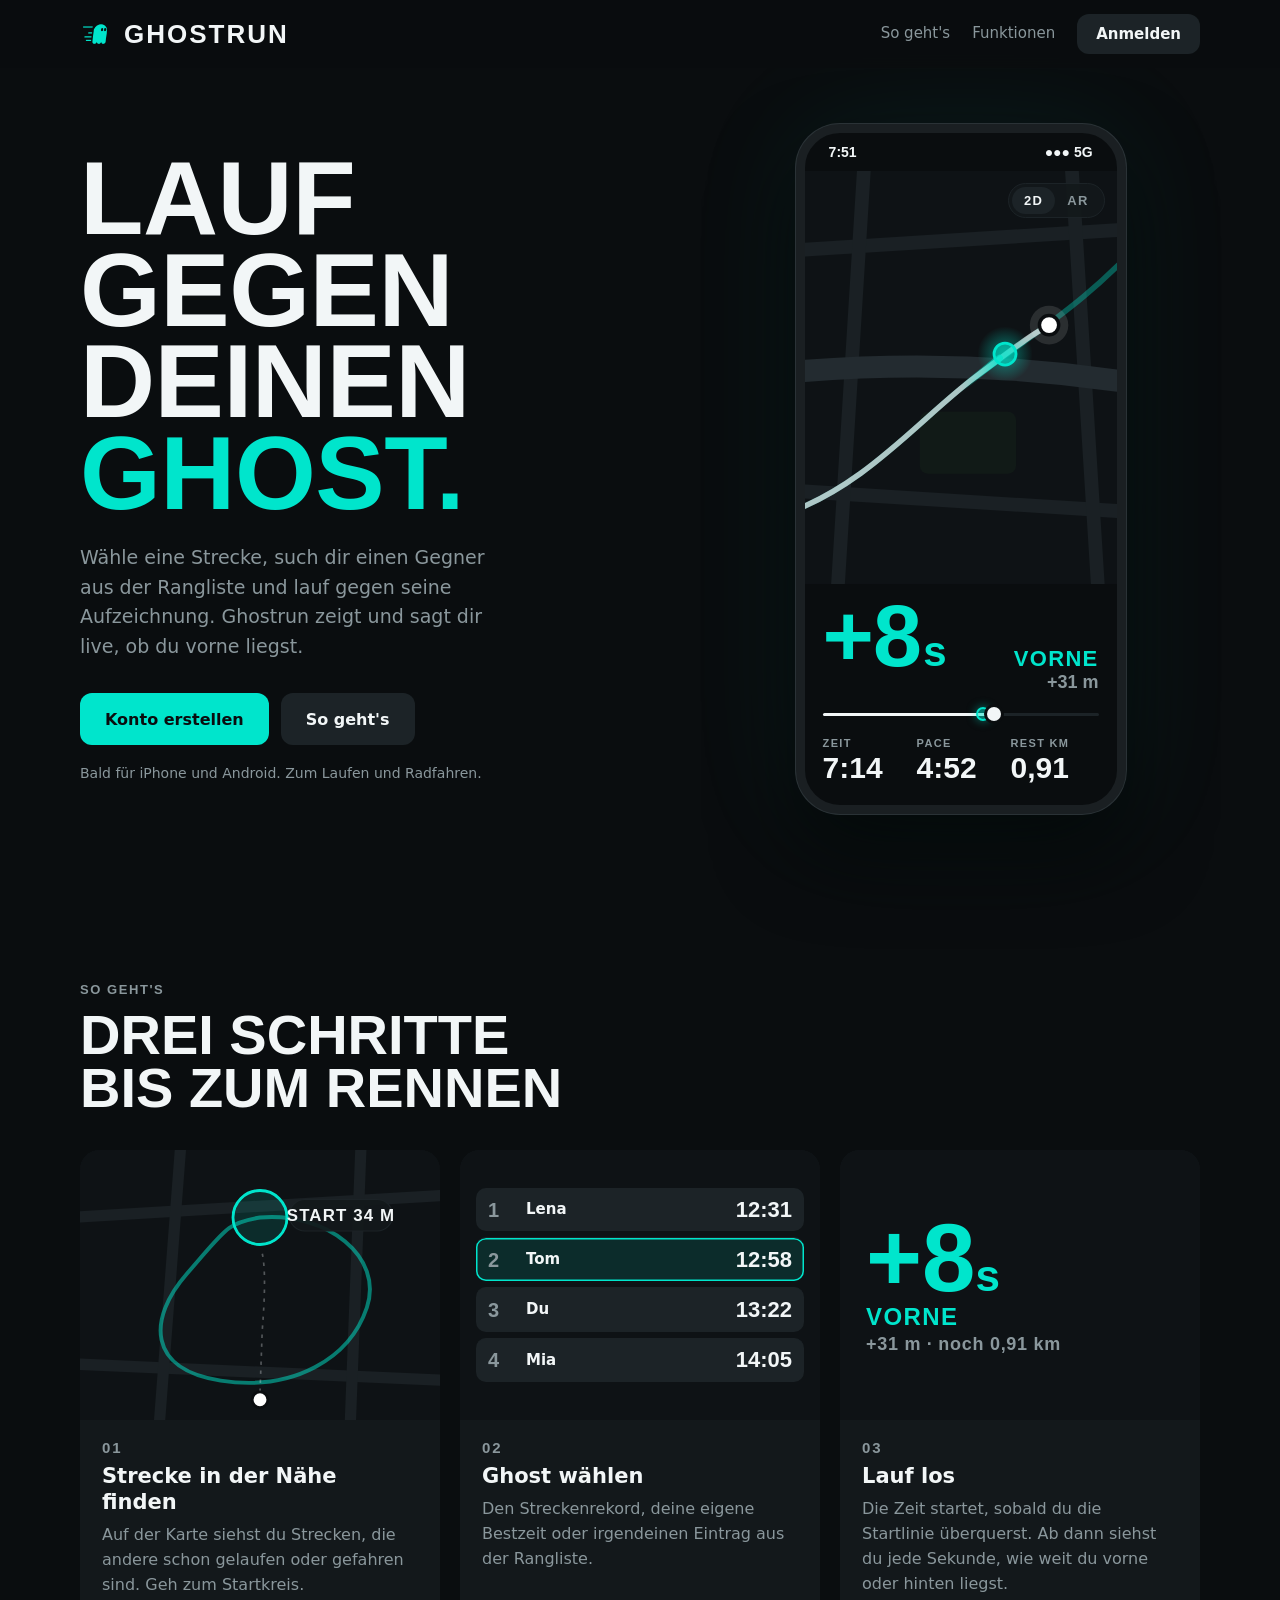
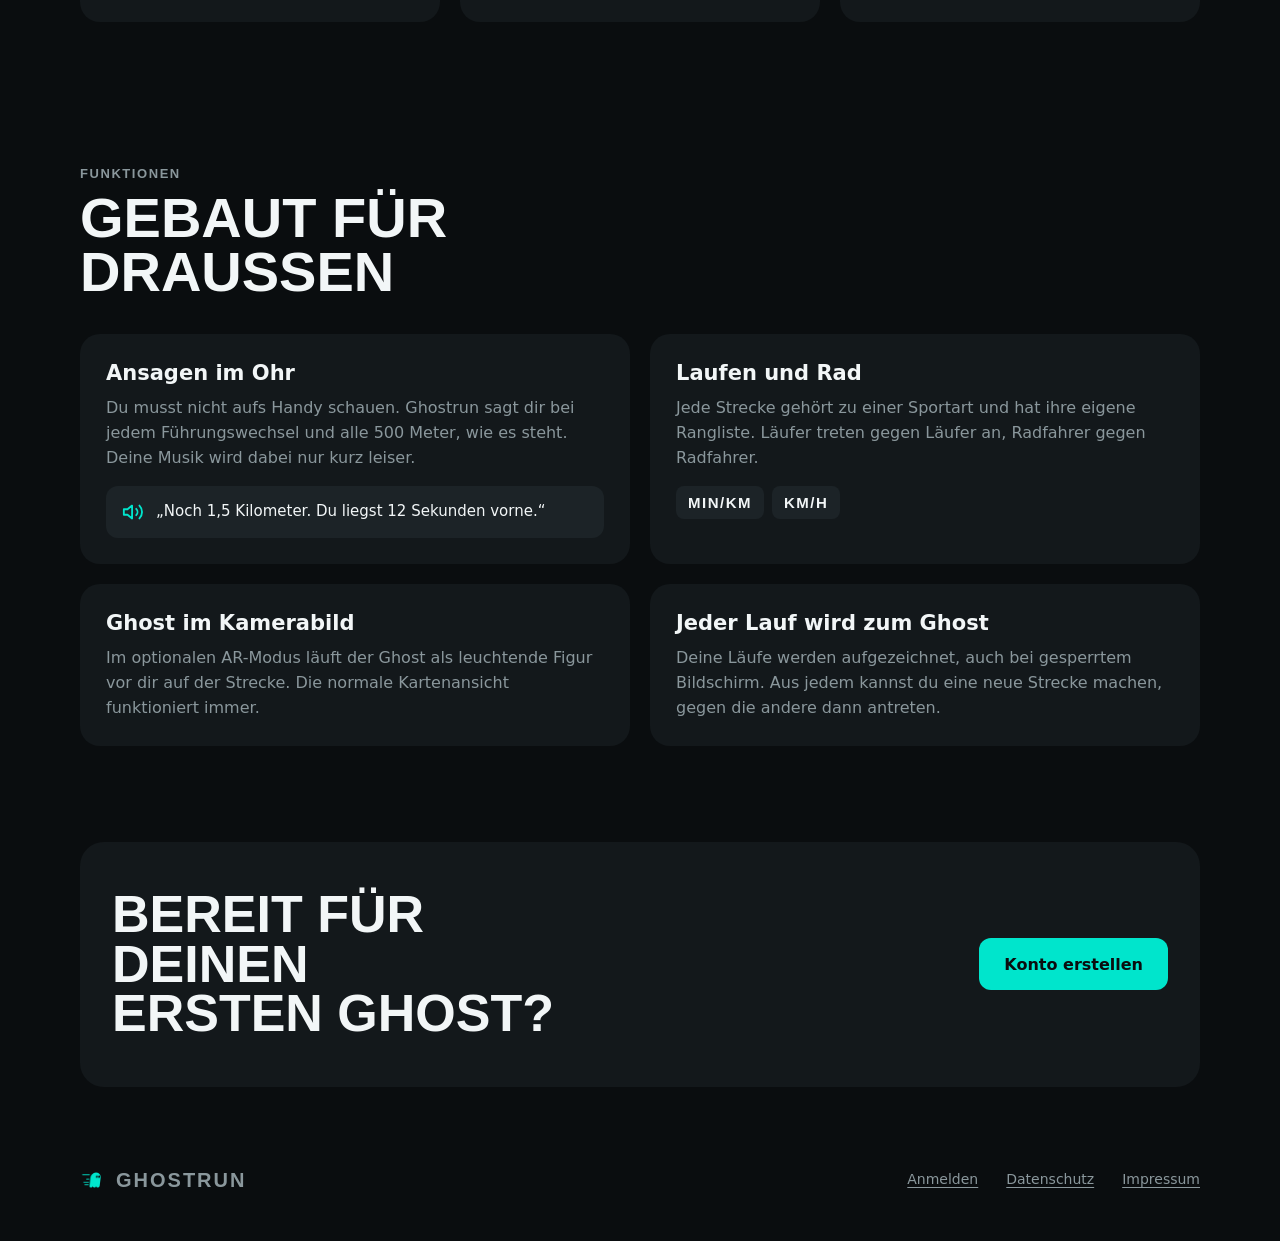
==== index.html @ 873cb484 "Website: back to the previous design; calm personal page after login The race-timing redesign is rev" ====
<!doctype html>
<html lang="de">
<head>
  <meta charset="utf-8">
  <meta name="viewport" content="width=device-width, initial-scale=1">
  <title>Ghostrun</title>
  <meta name="description" content="Lauf gegen deinen Ghost: Wähle eine Strecke, such dir einen Gegner aus der Rangliste und lauf gegen seine Aufzeichnung.">
  <meta name="theme-color" content="#0A0D0F">
  <meta property="og:title" content="Ghostrun – Lauf gegen deinen Ghost">
  <meta property="og:description" content="Echte Strecken, echte Zeiten. Ghostrun zeigt und sagt dir live, ob du vorne liegst.">
  <meta property="og:image" content="https://ghostrun.de/assets/ghost.png">
  <link rel="icon" href="/assets/icon.png">
  <link rel="apple-touch-icon" href="/assets/icon.png">
  <link rel="stylesheet" href="/assets/style.css">
</head>
<body>
  <header class="site-header">
    <div class="in">
      <a class="brand" href="/"><img src="/assets/ghost.png" alt=""><span>GHOSTRUN</span></a>
      <nav class="nav" aria-label="Hauptnavigation">
        <a href="#so-gehts">So geht's</a>
        <a href="#funktionen">Funktionen</a>
        <a class="btn secondary" href="/login/">Anmelden</a>
      </nav>
    </div>
  </header>

  <main class="page">
    <section class="hero">
      <div>
        <h1>Lauf gegen<br>deinen <em>Ghost.</em></h1>
        <p class="lead">Wähle eine Strecke, such dir einen Gegner aus der Rangliste und lauf gegen seine Aufzeichnung. Ghostrun zeigt und sagt dir live, ob du vorne liegst.</p>
        <div class="ctas">
          <a class="btn primary" href="/login/#registrieren">Konto erstellen</a>
          <a class="btn secondary" href="#so-gehts">So geht's</a>
        </div>
        <p class="soon">Bald für iPhone und Android. Zum Laufen und Radfahren.</p>
      </div>

      <div class="hero-visual" aria-hidden="true">
        <div class="phone">
          <div class="status"><span class="num">7:51</span><span>●●● 5G</span></div>
          <div class="map">
            <svg viewBox="0 0 300 300" preserveAspectRatio="xMidYMid slice">
              <defs>
                <radialGradient id="hg"><stop offset="0" stop-color="#00E5CC" stop-opacity=".5"/><stop offset="1" stop-color="#00E5CC" stop-opacity="0"/></radialGradient>
                <linearGradient id="ht" x1="0" x2="1"><stop offset="0" stop-color="#00E5CC" stop-opacity="0"/><stop offset="1" stop-color="#00E5CC" stop-opacity=".7"/></linearGradient>
              </defs>
              <rect width="300" height="300" fill="#0E1215"/>
              <g stroke="#1A2024" stroke-width="10" fill="none"><path d="M-10 60 L310 40"/><path d="M-10 230 L310 250"/><path d="M80 -10 L60 310"/><path d="M230 -10 L250 310"/></g>
              <g stroke="#232B30" stroke-width="16" fill="none"><path d="M-10 150 Q150 130 310 160"/></g>
              <rect x="120" y="175" width="70" height="45" rx="6" fill="#111A17"/>
              <path d="M20 250 C 80 230, 120 180, 160 150 S 250 90, 290 40" fill="none" stroke="#00E5CC" stroke-opacity=".35" stroke-width="4" stroke-linecap="round"/>
              <path d="M20 250 C 80 230, 120 180, 160 150 S 200 120, 214 112" fill="none" stroke="#F2F6F7" stroke-opacity=".7" stroke-width="4" stroke-linecap="round"/>
              <g class="ghost-dot">
                <path d="M150 158 C 160 150, 170 142, 178 136" fill="none" stroke="url(#ht)" stroke-width="5" stroke-linecap="round"/>
                <circle cx="182" cy="133" r="20" fill="url(#hg)"/>
                <circle cx="182" cy="133" r="8" fill="rgba(0,229,204,.55)" stroke="#00E5CC" stroke-width="2"/>
              </g>
              <circle cx="214" cy="112" r="14" fill="rgba(242,246,247,.12)"/>
              <circle cx="214" cy="112" r="7" fill="#FFFFFF" stroke="#0A0D0F" stroke-width="2.5"/>
            </svg>
            <div class="seg"><span class="on">2D</span><span>AR</span></div>
          </div>
          <div class="sheet">
            <div class="gap-row"><span class="gap">+8<small>s</small></span><span class="gap-txt"><b>Vorne</b><span>+31 m</span></span></div>
            <div class="prog">
              <div class="track"></div><div class="fill" style="width:62%"></div>
              <div class="m gh" style="left:58%"></div><div class="m me" style="left:62%"></div>
            </div>
            <div class="stats">
              <div><span class="label">Zeit</span><span class="v">7:14</span></div>
              <div><span class="label">Pace</span><span class="v">4:52</span></div>
              <div><span class="label">Rest km</span><span class="v">0,91</span></div>
            </div>
          </div>
        </div>
      </div>
    </section>

    <section class="section" id="so-gehts">
      <div class="section-head">
        <span class="label">So geht's</span>
        <h2>Drei Schritte bis zum Rennen</h2>
      </div>
      <div class="steps">
        <article class="step">
          <div class="visual" aria-hidden="true">
            <svg viewBox="0 0 320 240" preserveAspectRatio="xMidYMid slice">
              <rect width="320" height="240" fill="#0E1215"/>
              <g stroke="#1A2024" stroke-width="10" fill="none"><path d="M-10 60 L330 40"/><path d="M-10 190 L330 205"/><path d="M90 -10 L70 250"/><path d="M250 -10 L240 250"/></g>
              <path d="M160 60 C 220 55, 270 95, 255 140 S 190 215, 125 205 S 60 150, 95 110 S 130 65, 160 60" fill="none" stroke="#00E5CC" stroke-opacity=".5" stroke-width="3.5" stroke-linecap="round"/>
              <circle class="pulse" cx="160" cy="60" r="24" fill="none" stroke="#00E5CC" stroke-width="1.5"/>
              <circle cx="160" cy="60" r="24" fill="rgba(0,229,204,.12)" stroke="#00E5CC" stroke-width="2.5"/>
              <path d="M160 215 L162 160 Q166 110 162 92" fill="none" stroke="#F2F6F7" stroke-opacity=".3" stroke-width="1.5" stroke-dasharray="3 5"/>
              <circle cx="160" cy="222" r="7" fill="#FFFFFF" stroke="#0A0D0F" stroke-width="2.5"/>
              <rect x="186" y="44" width="92" height="28" rx="14" fill="rgba(19,24,27,.92)" stroke="#1C2327"/>
              <text x="232" y="63" text-anchor="middle" fill="#F2F6F7" font-family="Barlow Condensed, sans-serif" font-weight="700" font-size="15" letter-spacing="1">START 34 M</text>
            </svg>
          </div>
          <div class="text">
            <span class="n">01</span>
            <h3>Strecke in der Nähe finden</h3>
            <p>Auf der Karte siehst du Strecken, die andere schon gelaufen oder gefahren sind. Geh zum Startkreis.</p>
          </div>
        </article>

        <article class="step">
          <div class="visual" aria-hidden="true">
            <div class="board">
              <div class="row"><span class="rk">1</span><span class="nm">Lena</span><span class="tm">12:31</span></div>
              <div class="row pick"><span class="rk">2</span><span class="nm">Tom</span><span class="tm">12:58</span></div>
              <div class="row"><span class="rk">3</span><span class="nm">Du</span><span class="tm">13:22</span></div>
              <div class="row"><span class="rk">4</span><span class="nm">Mia</span><span class="tm">14:05</span></div>
            </div>
          </div>
          <div class="text">
            <span class="n">02</span>
            <h3>Ghost wählen</h3>
            <p>Den Streckenrekord, deine eigene Bestzeit oder irgendeinen Eintrag aus der Rangliste.</p>
          </div>
        </article>

        <article class="step">
          <div class="visual" aria-hidden="true">
            <div class="gapcard">
              <span class="big">+8<small>s</small></span>
              <span class="word">Vorne</span>
              <span class="sub">+31 m · noch 0,91 km</span>
            </div>
          </div>
          <div class="text">
            <span class="n">03</span>
            <h3>Lauf los</h3>
            <p>Die Zeit startet, sobald du die Startlinie überquerst. Ab dann siehst du jede Sekunde, wie weit du vorne oder hinten liegst.</p>
          </div>
        </article>
      </div>
    </section>

    <section class="section" id="funktionen">
      <div class="section-head">
        <span class="label">Funktionen</span>
        <h2>Gebaut für draußen</h2>
      </div>
      <div class="features">
        <article class="feature">
          <h3>Ansagen im Ohr</h3>
          <p>Du musst nicht aufs Handy schauen. Ghostrun sagt dir bei jedem Führungswechsel und alle 500 Meter, wie es steht. Deine Musik wird dabei nur kurz leiser.</p>
          <div class="quote">
            <svg viewBox="0 0 24 24" fill="none" stroke="currentColor" stroke-width="2" stroke-linecap="round" stroke-linejoin="round" aria-hidden="true"><path d="M11 5 6 9H2v6h4l5 4V5z"/><path d="M15.5 8.5a5 5 0 0 1 0 7"/><path d="M19 5a10 10 0 0 1 0 14"/></svg>
            <span>„Noch 1,5 Kilometer. Du liegst 12 Sekunden vorne.“</span>
          </div>
        </article>
        <article class="feature">
          <h3>Laufen und Rad</h3>
          <p>Jede Strecke gehört zu einer Sportart und hat ihre eigene Rangliste. Läufer treten gegen Läufer an, Radfahrer gegen Radfahrer.</p>
          <div class="split"><span>min/km</span><span>km/h</span></div>
        </article>
        <article class="feature">
          <h3>Ghost im Kamerabild</h3>
          <p>Im optionalen AR-Modus läuft der Ghost als leuchtende Figur vor dir auf der Strecke. Die normale Kartenansicht funktioniert immer.</p>
        </article>
        <article class="feature">
          <h3>Jeder Lauf wird zum Ghost</h3>
          <p>Deine Läufe werden aufgezeichnet, auch bei gesperrtem Bildschirm. Aus jedem kannst du eine neue Strecke machen, gegen die andere dann antreten.</p>
        </article>
      </div>
    </section>

    <section class="cta-band">
      <h2>Bereit für deinen ersten Ghost?</h2>
      <a class="btn primary" href="/login/#registrieren">Konto erstellen</a>
    </section>
  </main>

  <footer class="site-footer">
    <a class="brand" href="/"><img src="/assets/ghost.png" alt=""><span>GHOSTRUN</span></a>
    <a href="/login/">Anmelden</a>
    <a href="/datenschutz/">Datenschutz</a>
    <a href="/impressum/">Impressum</a>
  </footer>
</body>
</html>
---- assets/style.css ----
/* Ghostrun website. Tokens match src/theme/tokens.ts and the approved design
   preview (design/vorschau.html). Dark-only by design, like the app.
   Fonts are self-hosted so visitors' IPs never go to Google. */
@font-face { font-family: "Barlow Condensed"; src: url("/assets/fonts/BarlowCondensed_600SemiBold.ttf") format("truetype"); font-weight: 600; font-display: swap; }
@font-face { font-family: "Barlow Condensed"; src: url("/assets/fonts/BarlowCondensed_700Bold.ttf") format("truetype"); font-weight: 700; font-display: swap; }
@font-face { font-family: "Barlow Condensed"; src: url("/assets/fonts/BarlowCondensed_800ExtraBold.ttf") format("truetype"); font-weight: 800; font-display: swap; }
@font-face { font-family: "Inter"; src: url("/assets/fonts/Inter_400Regular.ttf") format("truetype"); font-weight: 400; font-display: swap; }
@font-face { font-family: "Inter"; src: url("/assets/fonts/Inter_600SemiBold.ttf") format("truetype"); font-weight: 600; font-display: swap; }
@font-face { font-family: "Inter"; src: url("/assets/fonts/Inter_700Bold.ttf") format("truetype"); font-weight: 700; font-display: swap; }

:root {
  --ghost: #00E5CC;
  --behind: #FF5A4E;
  --bg: #0A0D0F;
  --s1: #13181B;
  --s2: #1C2327;
  --text: #F2F6F7;
  --text2: #8A979C;
  --map: #0E1215;
  --street: #1A2024;
  --ghost-a12: rgba(0, 229, 204, .12);
  --ghost-a50: rgba(0, 229, 204, .5);
  --num: "Barlow Condensed", "Arial Narrow", sans-serif;
  --body: "Inter", system-ui, -apple-system, "Segoe UI", sans-serif;
  color-scheme: dark;
}
* { box-sizing: border-box; }
html { scroll-behavior: smooth; }
html, body { margin: 0; background: var(--bg); color: var(--text); }
body { font: 400 17px/1.55 var(--body); padding-inline: 20px; }
img, svg { max-width: 100%; }
a { color: inherit; text-underline-offset: 3px; }
h1, h2, h3, p { margin: 0; }
h1, h2 { text-wrap: balance; }
.num { font-family: var(--num); font-variant-numeric: tabular-nums; }
.label { font: 600 13px/1.2 var(--num); letter-spacing: .12em; text-transform: uppercase; color: var(--text2); }
.muted { color: var(--text2); }
.small { font-size: 14px; line-height: 1.45; }
[hidden] { display: none !important; }
:focus-visible { outline: 2px solid var(--text); outline-offset: 3px; }

/* ---------- Header / footer ---------- */
.site-header {
  position: sticky; top: 0; z-index: 10; margin-inline: -20px; padding: 14px 20px;
  background: rgba(10, 13, 15, .86); backdrop-filter: blur(12px); -webkit-backdrop-filter: blur(12px);
}
.site-header .in { max-width: 1120px; margin: 0 auto; display: flex; align-items: center; gap: 24px; }
.brand { display: inline-flex; align-items: center; gap: 10px; text-decoration: none; }
.brand img { width: 34px; height: 34px; }
.brand span { font: 800 26px/1 var(--num); letter-spacing: 2px; }
.nav { margin-left: auto; display: flex; align-items: center; gap: 22px; font-size: 15px; }
.nav a { text-decoration: none; color: var(--text2); }
.nav a:hover { color: var(--text); }
.nav .btn { min-height: 40px; padding: 0 18px; width: auto; font-size: 15px; }
@media (max-width: 640px) { .nav a:not(.btn) { display: none; } }

.site-footer { max-width: 1120px; margin: 0 auto; padding: 40px 0 48px; display: flex; flex-wrap: wrap; gap: 12px 28px; align-items: center; color: var(--text2); font-size: 14px; }
.site-footer a { color: var(--text2); }
.site-footer a:hover { color: var(--text); }
.site-footer .brand { margin-right: auto; }
.site-footer .brand span { font-size: 20px; }
.site-footer .brand img { width: 26px; height: 26px; }

/* ---------- Buttons ---------- */
.btn {
  appearance: none; display: inline-flex; align-items: center; justify-content: center; gap: 10px;
  min-height: 52px; padding: 0 24px; border-radius: 12px; border: 1.5px solid transparent;
  font: 600 16px var(--body); text-decoration: none; cursor: pointer; width: 100%;
  transition: transform .15s, opacity .15s, background-color .15s;
}
.btn:active { transform: scale(.98); }
.btn[disabled] { opacity: .4; cursor: default; }
.btn.primary { background: var(--ghost); color: var(--bg); }
.btn.primary:hover { background: #2AF0DA; }
.btn.secondary { background: var(--s2); color: var(--text); }
.btn.secondary:hover { background: #242D32; }
.btn.google { background: #FFFFFF; color: #1F1F1F; border-color: #DADCE0; }
.btn.google:hover { background: #F2F2F2; }
.btn.google svg { width: 20px; height: 20px; flex: none; }
.link { appearance: none; background: none; border: 0; color: var(--text2); font: 600 15px var(--body); cursor: pointer; padding: 8px 0; align-self: center; text-decoration: none; }
.link:hover { color: var(--text); }

/* ---------- Landing ---------- */
.page { max-width: 1120px; margin: 0 auto; }
.hero { display: grid; grid-template-columns: 1.1fr .9fr; gap: 56px; align-items: center; padding: 56px 0 96px; }
.hero h1 { font: 800 clamp(56px, 8.5vw, 104px)/.88 var(--num); text-transform: uppercase; letter-spacing: -.005em; }
.hero h1 em { font-style: normal; color: var(--ghost); }
.hero .lead { font-size: 19px; color: var(--text2); max-width: 34ch; margin-top: 24px; }
.hero .ctas { display: flex; flex-wrap: wrap; gap: 12px; margin-top: 32px; }
.hero .ctas .btn { width: auto; }
.hero .soon { margin-top: 18px; font-size: 14px; color: var(--text2); }
.hero-visual { display: flex; justify-content: center; position: relative; }
@media (max-width: 880px) {
  .hero { grid-template-columns: 1fr; gap: 48px; padding-top: 32px; }
}

.section { padding: 72px 0; }
.section-head { display: flex; flex-direction: column; gap: 10px; max-width: 60ch; margin-bottom: 36px; }
.section-head h2 { font: 800 clamp(36px, 5vw, 56px)/.95 var(--num); text-transform: uppercase; }
.section-head p { color: var(--text2); }

.steps { display: grid; grid-template-columns: repeat(3, 1fr); gap: 20px; }
@media (max-width: 880px) { .steps { grid-template-columns: 1fr; } }
.step { background: var(--s1); border-radius: 20px; overflow: hidden; display: flex; flex-direction: column; min-width: 0; }
.step .visual { aspect-ratio: 4 / 3; background: var(--map); position: relative; overflow: hidden; }
.step .visual svg { position: absolute; inset: 0; width: 100%; height: 100%; }
.step .text { padding: 20px 22px 24px; display: flex; flex-direction: column; gap: 8px; }
.step .n { font: 800 15px/1 var(--num); color: var(--text2); letter-spacing: .12em; }
.step h3 { font: 600 21px/1.25 var(--body); }
.step p { color: var(--text2); font-size: 16px; }

.board { position: absolute; inset: 16px; display: flex; flex-direction: column; gap: 6px; justify-content: center; }
.board .row { display: grid; grid-template-columns: 28px 1fr auto; align-items: center; gap: 10px; padding: 10px 12px; border-radius: 10px; background: var(--s2); }
.board .row.pick { background: var(--ghost-a12); box-shadow: inset 0 0 0 1.5px var(--ghost); }
.board .rk { font: 800 20px/1 var(--num); color: var(--text2); }
.board .nm { font-size: 15px; font-weight: 600; }
.board .tm { font: 700 22px/1 var(--num); font-variant-numeric: tabular-nums; }

.gapcard { position: absolute; inset: 0; display: flex; flex-direction: column; justify-content: center; align-items: flex-start; padding: 0 26px; gap: 6px; }
.gapcard .big { font: 800 96px/.85 var(--num); color: var(--ghost); font-variant-numeric: tabular-nums; }
.gapcard .big small { font-size: 44px; }
.gapcard .word { font: 800 24px/1 var(--num); text-transform: uppercase; letter-spacing: .06em; color: var(--ghost); }
.gapcard .sub { font: 600 18px/1 var(--num); color: var(--text2); letter-spacing: .04em; }

.features { display: grid; grid-template-columns: repeat(2, 1fr); gap: 20px; }
@media (max-width: 760px) { .features { grid-template-columns: 1fr; } }
.feature { background: var(--s1); border-radius: 20px; padding: 26px; display: flex; flex-direction: column; gap: 10px; min-width: 0; }
.feature h3 { font: 600 21px/1.25 var(--body); }
.feature p { color: var(--text2); font-size: 16px; }
.feature .quote { margin-top: 6px; padding: 14px 16px; border-radius: 12px; background: var(--s2); font-size: 15px; display: flex; gap: 12px; align-items: center; }
.feature .quote svg { flex: none; width: 22px; height: 22px; color: var(--ghost); }
.feature .split { display: flex; gap: 8px; margin-top: 6px; flex-wrap: wrap; }
.feature .split span { font: 700 15px/1 var(--num); letter-spacing: .1em; text-transform: uppercase; padding: 9px 12px; border-radius: 8px; background: var(--s2); }

.cta-band { margin: 24px 0 40px; border-radius: 24px; background: var(--s1); padding: 48px 32px; display: flex; flex-wrap: wrap; gap: 24px; align-items: center; justify-content: space-between; }
.cta-band h2 { font: 800 clamp(34px, 5vw, 52px)/.95 var(--num); text-transform: uppercase; max-width: 16ch; }
.cta-band .btn { width: auto; }

/* ---------- Phone mockup (race screen, as in the design preview) ---------- */
.phone {
  width: 100%; max-width: 330px; aspect-ratio: 330 / 690; background: var(--bg); border-radius: 44px;
  border: 9px solid #1A1F22; box-shadow: 0 0 0 1px #2A3236, 0 40px 80px rgba(0,0,0,.55), 0 0 120px rgba(0,229,204,.08);
  overflow: hidden; display: flex; flex-direction: column;
}
.phone .status { height: 38px; flex: none; display: flex; align-items: center; justify-content: space-between; padding: 0 24px; font: 600 14px/1 var(--num); }
.phone .map { position: relative; flex: 1 1 auto; min-height: 0; background: var(--map); }
.phone .map svg { position: absolute; inset: 0; width: 100%; height: 100%; }
.phone .seg { position: absolute; right: 12px; top: 12px; display: inline-flex; background: rgba(19,24,27,.92); border-radius: 999px; padding: 3px; border: 1px solid var(--s2); }
.phone .seg span { font: 700 13px/1 var(--num); letter-spacing: .1em; padding: 7px 12px; border-radius: 999px; color: var(--text2); }
.phone .seg span.on { background: var(--s2); color: var(--text); }
.phone .sheet { flex: none; padding: 16px 18px 22px; display: flex; flex-direction: column; gap: 12px; }
.phone .gap-row { display: flex; align-items: baseline; justify-content: space-between; }
.phone .gap { font: 800 88px/.82 var(--num); color: var(--ghost); font-variant-numeric: tabular-nums; letter-spacing: -.01em; }
.phone .gap small { font-size: 42px; font-weight: 700; margin-left: 2px; }
.phone .gap-txt { display: flex; flex-direction: column; align-items: flex-end; gap: 3px; }
.phone .gap-txt b { font: 700 22px/1 var(--num); text-transform: uppercase; letter-spacing: .06em; color: var(--ghost); }
.phone .gap-txt span { font: 600 18px/1 var(--num); color: var(--text2); font-variant-numeric: tabular-nums; }
.phone .prog { position: relative; height: 22px; }
.phone .prog .track { position: absolute; left: 0; right: 0; top: 10px; height: 3px; border-radius: 2px; background: var(--s2); }
.phone .prog .fill { position: absolute; left: 0; top: 10px; height: 3px; border-radius: 2px; background: var(--text); }
.phone .prog .m { position: absolute; top: 4px; width: 14px; height: 14px; margin-left: -7px; border-radius: 50%; }
.phone .prog .me { background: var(--text); box-shadow: 0 0 0 3px var(--bg); }
.phone .prog .gh { background: var(--ghost-a50); border: 2px solid var(--ghost); box-shadow: 0 0 10px var(--ghost-a50); }
.phone .stats { display: grid; grid-template-columns: repeat(3, 1fr); gap: 6px; }
.phone .stats div { display: flex; flex-direction: column; gap: 3px; }
.phone .stats .label { font-size: 11px; }
.phone .stats .v { font: 700 30px/1 var(--num); font-variant-numeric: tabular-nums; }

@keyframes ring { 0% { r: 24; opacity: .6; } 75%, 100% { r: 46; opacity: 0; } }
.pulse { animation: ring 1.6s ease-out infinite; }
@keyframes glide { from { transform: translate(0, 0); } to { transform: translate(8px, -6px); } }
.ghost-dot { animation: glide 2.4s ease-in-out infinite alternate; }
@media (prefers-reduced-motion: reduce) { .pulse, .ghost-dot { animation: none; } html { scroll-behavior: auto; } }

/* ---------- Auth pages (like the app's auth screens) ---------- */
.auth { max-width: 440px; margin: 0 auto; padding: 32px 0 24px; display: flex; flex-direction: column; gap: 28px; }
.stack { display: flex; flex-direction: column; gap: 16px; }
.auth h1 { font: 700 30px/1.2 var(--body); }
.divider { display: flex; align-items: center; gap: 14px; color: var(--text2); font-size: 14px; }
.divider::before, .divider::after { content: ""; flex: 1; height: 1px; background: var(--s2); }
.tabs { display: grid; grid-template-columns: 1fr 1fr; background: var(--s1); border-radius: 12px; padding: 4px; gap: 4px; }
.tabs button { appearance: none; border: 0; background: none; color: var(--text2); font: 600 15px var(--body); min-height: 42px; border-radius: 9px; cursor: pointer; }
.tabs button[aria-selected="true"] { background: var(--s2); color: var(--text); }
.field { display: flex; flex-direction: column; gap: 6px; }
.field input {
  min-height: 52px; padding: 0 16px; border-radius: 12px; border: 1.5px solid var(--s1);
  background: var(--s1); color: var(--text); font: 400 16px var(--body); outline: none; width: 100%;
}
.field input:focus { border-color: var(--s2); }
.error { color: var(--behind); font-size: 14px; }
.error:empty { display: none; }
.info { color: var(--text2); font-size: 14px; }
.info:empty { display: none; }
.code { display: grid; grid-template-columns: repeat(6, 1fr); gap: 8px; }
.code input {
  min-height: 66px; min-width: 0; text-align: center; border-radius: 12px; border: 1.5px solid var(--s1);
  background: var(--s1); color: var(--text); font: 700 38px var(--num); font-variant-numeric: tabular-nums; outline: none;
}
.code input:focus { border-color: var(--ghost); }
.card { background: var(--s1); border-radius: 16px; padding: 20px; display: flex; flex-direction: column; gap: 4px; }
.card strong { font-size: 21px; }

/* ---------- Legal pages ---------- */
.legal { max-width: 720px; margin: 0 auto; padding: 32px 0; display: flex; flex-direction: column; gap: 14px; }
.legal h1 { font: 800 48px/1 var(--num); text-transform: uppercase; margin-bottom: 8px; }
.legal h2 { font: 600 20px/1.3 var(--body); margin-top: 18px; }
.legal p { color: #C9D2D5; }
.placeholder { background: rgba(255, 90, 78, .14); color: var(--behind); padding: 0 4px; border-radius: 4px; }

/* Personal page (/du/) */
.account { padding: 40px 0 72px; display: flex; flex-direction: column; gap: 40px; }
.account-head { display: flex; flex-direction: column; gap: 6px; }
.account-head h1 { font: 800 clamp(40px, 6vw, 64px)/.95 var(--num); text-transform: uppercase; }
.stats { display: grid; grid-template-columns: repeat(4, 1fr); gap: 16px; }
.stat { background: var(--s1); border-radius: 20px; padding: 20px 22px; display: flex; flex-direction: column; gap: 6px; min-width: 0; }
.stat .value { font: 800 40px/1 var(--num); font-variant-numeric: tabular-nums; }
.stat .value small { font-size: 20px; color: var(--text2); margin-left: 4px; }
.columns { display: grid; grid-template-columns: 1.4fr 1fr; gap: 20px; align-items: start; }
.panel { background: var(--s1); border-radius: 20px; padding: 24px; display: flex; flex-direction: column; gap: 14px; min-width: 0; }
.panel h2 { font: 600 21px/1.25 var(--body); }
.rows { display: flex; flex-direction: column; }
.row { display: flex; justify-content: space-between; align-items: center; gap: 16px; padding: 12px 0; border-top: 1px solid var(--s2); }
.row:first-child { border-top: 0; }
.row .main { display: flex; flex-direction: column; gap: 2px; min-width: 0; }
.row .main strong { font-weight: 600; overflow: hidden; text-overflow: ellipsis; white-space: nowrap; }
.row .figures { display: flex; gap: 18px; font: 700 20px/1 var(--num); font-variant-numeric: tabular-nums; white-space: nowrap; }
.row .figures span small { font-size: 14px; color: var(--text2); margin-left: 2px; }
.empty-note { color: var(--text2); font-size: 15px; }
@media (max-width: 860px) {
  .stats { grid-template-columns: 1fr 1fr; }
  .columns { grid-template-columns: 1fr; }
}
@media (max-width: 480px) {
  .row { flex-direction: column; align-items: flex-start; gap: 8px; }
}
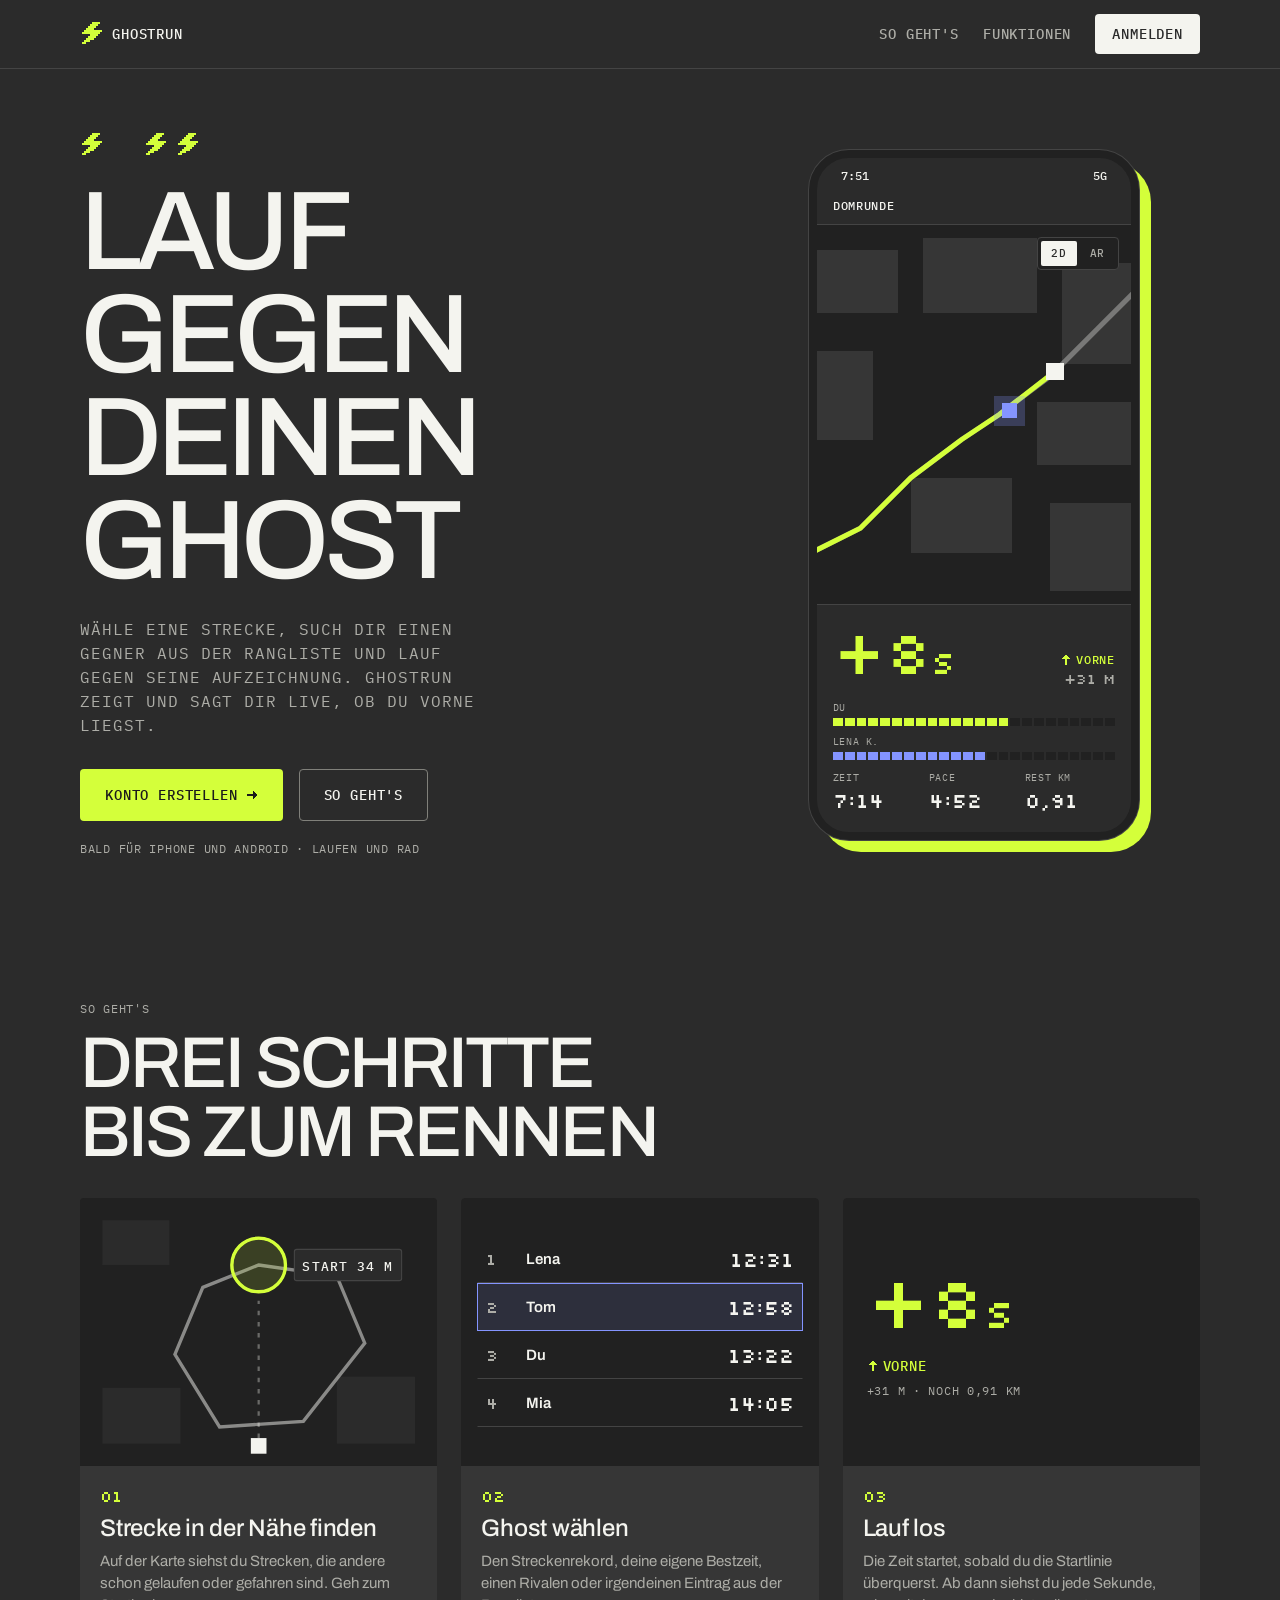
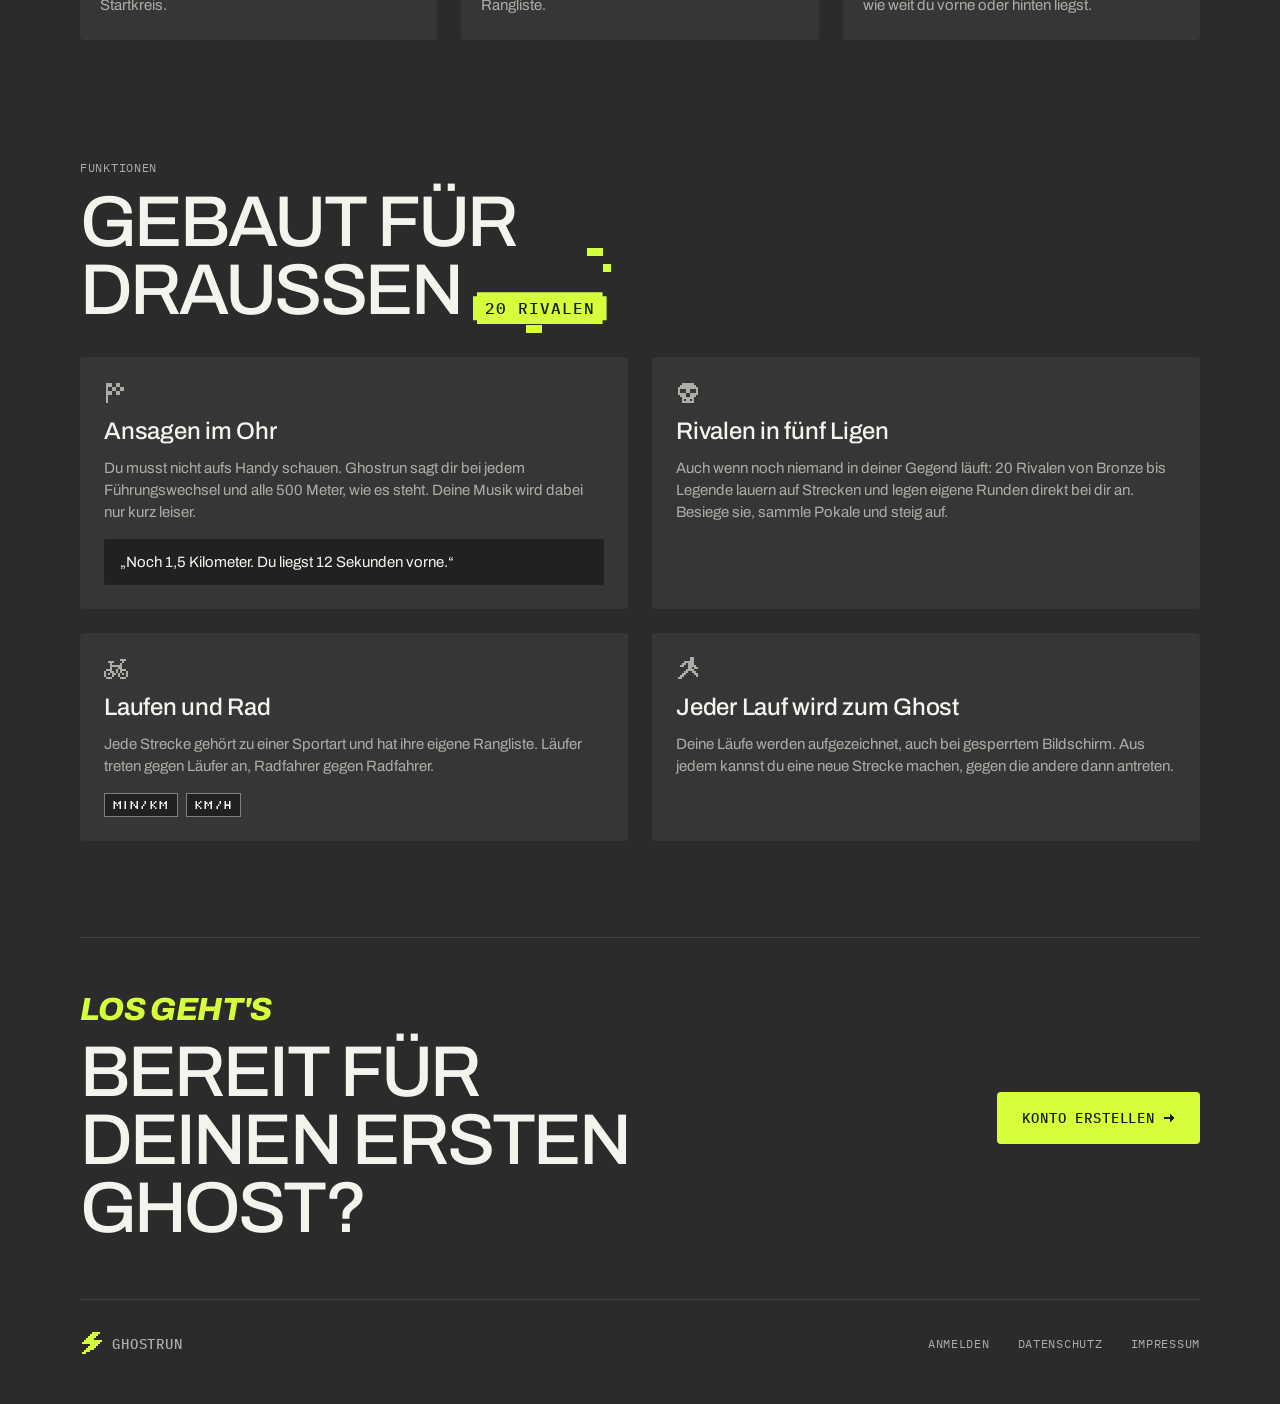
==== commit 23e1753c: "Website: Pixelsprint redesign (fonts, pixel icons, landing, auth, legal, account) Co-Authored-By: Cl" ====
--- a/index.html
+++ b/index.html
@@ -5,10 +5,10 @@
   <meta name="viewport" content="width=device-width, initial-scale=1">
   <title>Ghostrun</title>
   <meta name="description" content="Lauf gegen deinen Ghost: Wähle eine Strecke, such dir einen Gegner aus der Rangliste und lauf gegen seine Aufzeichnung.">
-  <meta name="theme-color" content="#0A0D0F">
+  <meta name="theme-color" content="#2b2b2b">
   <meta property="og:title" content="Ghostrun – Lauf gegen deinen Ghost">
   <meta property="og:description" content="Echte Strecken, echte Zeiten. Ghostrun zeigt und sagt dir live, ob du vorne liegst.">
-  <meta property="og:image" content="https://ghostrun.de/assets/ghost.png">
+  <meta property="og:image" content="https://ghostrun.de/assets/icon.png">
   <link rel="icon" href="/assets/icon.png">
   <link rel="apple-touch-icon" href="/assets/icon.png">
   <link rel="stylesheet" href="/assets/style.css">
@@ -16,11 +16,11 @@
 <body>
   <header class="site-header">
     <div class="in">
-      <a class="brand" href="/"><img src="/assets/ghost.png" alt=""><span>GHOSTRUN</span></a>
+      <a class="brand" href="/"><svg class="px" viewBox="0 0 12 12" aria-hidden="true"><path d="M6 0h4v1h-4zM5 1h4v1h-4zM4 2h4v1h-4zM3 3h4v1h-4zM2 4h9v1h-9zM1 5h9v1h-9zM5 6h4v1h-4zM4 7h4v1h-4zM3 8h4v1h-4zM2 9h3v1h-3zM1 10h2v1h-2z"/></svg><span>GHOSTRUN</span></a>
       <nav class="nav" aria-label="Hauptnavigation">
         <a href="#so-gehts">So geht's</a>
         <a href="#funktionen">Funktionen</a>
-        <a class="btn secondary" href="/login/">Anmelden</a>
+        <a class="btn primary" href="/login/">Anmelden</a>
       </nav>
     </div>
   </header>
@@ -28,46 +28,38 @@
   <main class="page">
     <section class="hero">
       <div>
-        <h1>Lauf gegen<br>deinen <em>Ghost.</em></h1>
-        <p class="lead">Wähle eine Strecke, such dir einen Gegner aus der Rangliste und lauf gegen seine Aufzeichnung. Ghostrun zeigt und sagt dir live, ob du vorne liegst.</p>
+        <div class="swarm" aria-hidden="true"><svg class="px" viewBox="0 0 12 12" aria-hidden="true"><path d="M6 0h4v1h-4zM5 1h4v1h-4zM4 2h4v1h-4zM3 3h4v1h-4zM2 4h9v1h-9zM1 5h9v1h-9zM5 6h4v1h-4zM4 7h4v1h-4zM3 8h4v1h-4zM2 9h3v1h-3zM1 10h2v1h-2z"/></svg><span class="gap"></span><svg class="px" viewBox="0 0 12 12" aria-hidden="true"><path d="M6 0h4v1h-4zM5 1h4v1h-4zM4 2h4v1h-4zM3 3h4v1h-4zM2 4h9v1h-9zM1 5h9v1h-9zM5 6h4v1h-4zM4 7h4v1h-4zM3 8h4v1h-4zM2 9h3v1h-3zM1 10h2v1h-2z"/></svg><svg class="px" viewBox="0 0 12 12" aria-hidden="true"><path d="M6 0h4v1h-4zM5 1h4v1h-4zM4 2h4v1h-4zM3 3h4v1h-4zM2 4h9v1h-9zM1 5h9v1h-9zM5 6h4v1h-4zM4 7h4v1h-4zM3 8h4v1h-4zM2 9h3v1h-3zM1 10h2v1h-2z"/></svg></div>
+        <h1>Lauf gegen deinen Ghost</h1>
+        <p class="lead meta">Wähle eine Strecke, such dir einen Gegner aus der Rangliste und lauf gegen seine Aufzeichnung. Ghostrun zeigt und sagt dir live, ob du vorne liegst.</p>
         <div class="ctas">
-          <a class="btn primary" href="/login/#registrieren">Konto erstellen</a>
+          <a class="btn lime" href="/login/#registrieren">Konto erstellen <svg class="px" viewBox="0 0 12 12" aria-hidden="true"><path d="M7 2h1v1h-1zM7 3h2v1h-2zM7 4h3v1h-3zM1 5h10v1h-10zM1 6h10v1h-10zM7 7h3v1h-3zM7 8h2v1h-2zM7 9h1v1h-1z"/></svg></a>
           <a class="btn secondary" href="#so-gehts">So geht's</a>
         </div>
-        <p class="soon">Bald für iPhone und Android. Zum Laufen und Radfahren.</p>
+        <p class="soon label">Bald für iPhone und Android · Laufen und Rad</p>
       </div>
 
       <div class="hero-visual" aria-hidden="true">
         <div class="phone">
-          <div class="status"><span class="num">7:51</span><span>●●● 5G</span></div>
+          <div class="status"><span>7:51</span><span>5G</span></div>
+          <div class="bar">Domrunde</div>
           <div class="map">
-            <svg viewBox="0 0 300 300" preserveAspectRatio="xMidYMid slice">
-              <defs>
-                <radialGradient id="hg"><stop offset="0" stop-color="#00E5CC" stop-opacity=".5"/><stop offset="1" stop-color="#00E5CC" stop-opacity="0"/></radialGradient>
-                <linearGradient id="ht" x1="0" x2="1"><stop offset="0" stop-color="#00E5CC" stop-opacity="0"/><stop offset="1" stop-color="#00E5CC" stop-opacity=".7"/></linearGradient>
-              </defs>
-              <rect width="300" height="300" fill="#0E1215"/>
-              <g stroke="#1A2024" stroke-width="10" fill="none"><path d="M-10 60 L310 40"/><path d="M-10 230 L310 250"/><path d="M80 -10 L60 310"/><path d="M230 -10 L250 310"/></g>
-              <g stroke="#232B30" stroke-width="16" fill="none"><path d="M-10 150 Q150 130 310 160"/></g>
-              <rect x="120" y="175" width="70" height="45" rx="6" fill="#111A17"/>
-              <path d="M20 250 C 80 230, 120 180, 160 150 S 250 90, 290 40" fill="none" stroke="#00E5CC" stroke-opacity=".35" stroke-width="4" stroke-linecap="round"/>
-              <path d="M20 250 C 80 230, 120 180, 160 150 S 200 120, 214 112" fill="none" stroke="#F2F6F7" stroke-opacity=".7" stroke-width="4" stroke-linecap="round"/>
+            <svg viewBox="0 0 300 300" preserveAspectRatio="xMidYMid slice" shape-rendering="crispEdges">
+              <rect width="300" height="300" fill="#212121"/>
+              <g fill="#363636"><rect x="20" y="20" width="70" height="50"/><rect x="110" y="10" width="90" height="60"/><rect x="220" y="30" width="70" height="80"/><rect x="10" y="100" width="60" height="70"/><rect x="200" y="140" width="90" height="50"/><rect x="100" y="200" width="80" height="60"/><rect x="210" y="220" width="70" height="70"/></g>
+              <path d="M20 260 L60 240 L100 200 L140 170 L170 150 L210 120 L250 80 L290 40" fill="none" stroke="#f4f4ef" stroke-opacity=".35" stroke-width="4" shape-rendering="auto" stroke-linecap="square"/>
+              <path d="M20 260 L60 240 L100 200 L140 170 L170 150 L214 116" fill="none" stroke="#d4ff3a" stroke-width="4" shape-rendering="auto" stroke-linecap="square"/>
               <g class="ghost-dot">
-                <path d="M150 158 C 160 150, 170 142, 178 136" fill="none" stroke="url(#ht)" stroke-width="5" stroke-linecap="round"/>
-                <circle cx="182" cy="133" r="20" fill="url(#hg)"/>
-                <circle cx="182" cy="133" r="8" fill="rgba(0,229,204,.55)" stroke="#00E5CC" stroke-width="2"/>
+                <rect x="166" y="135" width="24" height="24" fill="#8494ff" fill-opacity=".25"/>
+                <rect x="172" y="141" width="12" height="12" fill="#8494ff"/>
               </g>
-              <circle cx="214" cy="112" r="14" fill="rgba(242,246,247,.12)"/>
-              <circle cx="214" cy="112" r="7" fill="#FFFFFF" stroke="#0A0D0F" stroke-width="2.5"/>
+              <rect x="207" y="109" width="14" height="14" fill="#f4f4ef"/>
             </svg>
             <div class="seg"><span class="on">2D</span><span>AR</span></div>
           </div>
           <div class="sheet">
-            <div class="gap-row"><span class="gap">+8<small>s</small></span><span class="gap-txt"><b>Vorne</b><span>+31 m</span></span></div>
-            <div class="prog">
-              <div class="track"></div><div class="fill" style="width:62%"></div>
-              <div class="m gh" style="left:58%"></div><div class="m me" style="left:62%"></div>
-            </div>
+            <div class="gap-row"><span class="gap">+8<small>s</small></span><span class="gap-txt"><b><svg class="px s12" viewBox="0 0 12 12" aria-hidden="true"><path d="M5 1h2v1h-2zM4 2h4v1h-4zM3 3h6v1h-6zM2 4h8v1h-8zM5 5h2v1h-2zM5 6h2v1h-2zM5 7h2v1h-2zM5 8h2v1h-2zM5 9h2v1h-2zM5 10h2v1h-2z"/></svg>Vorne</b><span>+31 M</span></span></div>
+            <div class="prog"><span class="lbl">Du</span><div class="segs"><i class="on"></i><i class="on"></i><i class="on"></i><i class="on"></i><i class="on"></i><i class="on"></i><i class="on"></i><i class="on"></i><i class="on"></i><i class="on"></i><i class="on"></i><i class="on"></i><i class="on"></i><i class="on"></i><i class="on"></i><i></i><i></i><i></i><i></i><i></i><i></i><i></i><i></i><i></i></div></div>
+            <div class="prog ghost"><span class="lbl">Lena K.</span><div class="segs"><i class="on"></i><i class="on"></i><i class="on"></i><i class="on"></i><i class="on"></i><i class="on"></i><i class="on"></i><i class="on"></i><i class="on"></i><i class="on"></i><i class="on"></i><i class="on"></i><i class="on"></i><i></i><i></i><i></i><i></i><i></i><i></i><i></i><i></i><i></i><i></i><i></i></div></div>
             <div class="stats">
               <div><span class="label">Zeit</span><span class="v">7:14</span></div>
               <div><span class="label">Pace</span><span class="v">4:52</span></div>
@@ -86,16 +78,16 @@
       <div class="steps">
         <article class="step">
           <div class="visual" aria-hidden="true">
-            <svg viewBox="0 0 320 240" preserveAspectRatio="xMidYMid slice">
-              <rect width="320" height="240" fill="#0E1215"/>
-              <g stroke="#1A2024" stroke-width="10" fill="none"><path d="M-10 60 L330 40"/><path d="M-10 190 L330 205"/><path d="M90 -10 L70 250"/><path d="M250 -10 L240 250"/></g>
-              <path d="M160 60 C 220 55, 270 95, 255 140 S 190 215, 125 205 S 60 150, 95 110 S 130 65, 160 60" fill="none" stroke="#00E5CC" stroke-opacity=".5" stroke-width="3.5" stroke-linecap="round"/>
-              <circle class="pulse" cx="160" cy="60" r="24" fill="none" stroke="#00E5CC" stroke-width="1.5"/>
-              <circle cx="160" cy="60" r="24" fill="rgba(0,229,204,.12)" stroke="#00E5CC" stroke-width="2.5"/>
-              <path d="M160 215 L162 160 Q166 110 162 92" fill="none" stroke="#F2F6F7" stroke-opacity=".3" stroke-width="1.5" stroke-dasharray="3 5"/>
-              <circle cx="160" cy="222" r="7" fill="#FFFFFF" stroke="#0A0D0F" stroke-width="2.5"/>
-              <rect x="186" y="44" width="92" height="28" rx="14" fill="rgba(19,24,27,.92)" stroke="#1C2327"/>
-              <text x="232" y="63" text-anchor="middle" fill="#F2F6F7" font-family="Barlow Condensed, sans-serif" font-weight="700" font-size="15" letter-spacing="1">START 34 M</text>
+            <svg class="scene" viewBox="0 0 320 240" preserveAspectRatio="xMidYMid slice">
+              <rect width="320" height="240" fill="#212121"/>
+              <g fill="#2b2b2b"><rect x="20" y="20" width="60" height="40"/><rect x="230" y="160" width="70" height="60"/><rect x="20" y="170" width="70" height="50"/></g>
+              <path d="M160 60 L230 70 L255 130 L200 200 L125 205 L85 140 L110 80 Z" fill="none" stroke="#f4f4ef" stroke-opacity=".5" stroke-width="3"/>
+              <circle class="pulse" cx="160" cy="60" r="24" fill="none" stroke="#d4ff3a" stroke-width="2"/>
+              <circle cx="160" cy="60" r="24" fill="#d4ff3a" fill-opacity=".14" stroke="#d4ff3a" stroke-width="3"/>
+              <path d="M160 215 L160 92" fill="none" stroke="#f4f4ef" stroke-opacity=".35" stroke-width="2" stroke-dasharray="4 6"/>
+              <rect x="153" y="215" width="14" height="14" fill="#f4f4ef"/>
+              <rect x="192" y="46" width="96" height="28" rx="2" fill="#2b2b2b" stroke="#444444"/>
+              <text x="240" y="65" text-anchor="middle" fill="#f4f4ef" font-family="IBM Plex Mono, monospace" font-weight="500" font-size="12" letter-spacing="1">START 34 M</text>
             </svg>
           </div>
           <div class="text">
@@ -117,7 +109,7 @@
           <div class="text">
             <span class="n">02</span>
             <h3>Ghost wählen</h3>
-            <p>Den Streckenrekord, deine eigene Bestzeit oder irgendeinen Eintrag aus der Rangliste.</p>
+            <p>Den Streckenrekord, deine eigene Bestzeit, einen Rivalen oder irgendeinen Eintrag aus der Rangliste.</p>
           </div>
         </article>
 
@@ -125,7 +117,7 @@
           <div class="visual" aria-hidden="true">
             <div class="gapcard">
               <span class="big">+8<small>s</small></span>
-              <span class="word">Vorne</span>
+              <span class="word"><svg class="px s12" viewBox="0 0 12 12" aria-hidden="true"><path d="M5 1h2v1h-2zM4 2h4v1h-4zM3 3h6v1h-6zM2 4h8v1h-8zM5 5h2v1h-2zM5 6h2v1h-2zM5 7h2v1h-2zM5 8h2v1h-2zM5 9h2v1h-2zM5 10h2v1h-2z"/></svg>Vorne</span>
               <span class="sub">+31 m · noch 0,91 km</span>
             </div>
           </div>
@@ -141,27 +133,28 @@
     <section class="section" id="funktionen">
       <div class="section-head">
         <span class="label">Funktionen</span>
-        <h2>Gebaut für draußen</h2>
+        <h2>Gebaut für draußen<span class="sticker"><b>20 Rivalen</b></span></h2>
       </div>
       <div class="features">
         <article class="feature">
+          <svg class="px" viewBox="0 0 12 12" aria-hidden="true"><path d="M1 1h3v1h-3zM6 1h2v1h-2zM1 2h3v1h-3zM6 2h2v1h-2zM1 3h1v1h-1zM4 3h2v1h-2zM8 3h2v1h-2zM1 4h1v1h-1zM4 4h2v1h-2zM8 4h2v1h-2zM1 5h3v1h-3zM6 5h2v1h-2zM1 6h3v1h-3zM6 6h2v1h-2zM1 7h1v1h-1zM1 8h1v1h-1zM1 9h1v1h-1zM1 10h1v1h-1z"/></svg>
           <h3>Ansagen im Ohr</h3>
           <p>Du musst nicht aufs Handy schauen. Ghostrun sagt dir bei jedem Führungswechsel und alle 500 Meter, wie es steht. Deine Musik wird dabei nur kurz leiser.</p>
-          <div class="quote">
-            <svg viewBox="0 0 24 24" fill="none" stroke="currentColor" stroke-width="2" stroke-linecap="round" stroke-linejoin="round" aria-hidden="true"><path d="M11 5 6 9H2v6h4l5 4V5z"/><path d="M15.5 8.5a5 5 0 0 1 0 7"/><path d="M19 5a10 10 0 0 1 0 14"/></svg>
-            <span>„Noch 1,5 Kilometer. Du liegst 12 Sekunden vorne.“</span>
-          </div>
+          <div class="quote">„Noch 1,5 Kilometer. Du liegst 12 Sekunden vorne.“</div>
         </article>
         <article class="feature">
+          <svg class="px" viewBox="0 0 12 12" aria-hidden="true"><path d="M3 1h6v1h-6zM2 2h8v1h-8zM1 3h10v1h-10zM1 4h1v1h-1zM5 4h2v1h-2zM10 4h1v1h-1zM1 5h1v1h-1zM5 5h2v1h-2zM10 5h1v1h-1zM1 6h4v1h-4zM7 6h4v1h-4zM2 7h3v1h-3zM7 7h3v1h-3zM3 8h6v1h-6zM3 9h1v1h-1zM5 9h2v1h-2zM8 9h1v1h-1zM3 10h6v1h-6z"/></svg>
+          <h3>Rivalen in fünf Ligen</h3>
+          <p>Auch wenn noch niemand in deiner Gegend läuft: 20 Rivalen von Bronze bis Legende lauern auf Strecken und legen eigene Runden direkt bei dir an. Besiege sie, sammle Pokale und steig auf.</p>
+        </article>
+        <article class="feature">
+          <svg class="px" viewBox="0 0 12 12" aria-hidden="true"><path d="M8 1h3v1h-3zM2 2h3v1h-3zM9 2h1v1h-1zM3 3h1v1h-1zM8 3h1v1h-1zM3 4h6v1h-6zM3 5h1v1h-1zM7 5h2v1h-2zM1 6h3v1h-3zM6 6h1v1h-1zM8 6h3v1h-3zM0 7h1v1h-1zM3 7h2v1h-2zM6 7h1v1h-1zM8 7h1v1h-1zM11 7h1v1h-1zM0 8h1v1h-1zM2 8h1v1h-1zM4 8h2v1h-2zM7 8h1v1h-1zM9 8h1v1h-1zM11 8h1v1h-1zM0 9h1v1h-1zM4 9h1v1h-1zM7 9h1v1h-1zM11 9h1v1h-1zM1 10h3v1h-3zM8 10h3v1h-3z"/></svg>
           <h3>Laufen und Rad</h3>
           <p>Jede Strecke gehört zu einer Sportart und hat ihre eigene Rangliste. Läufer treten gegen Läufer an, Radfahrer gegen Radfahrer.</p>
           <div class="split"><span>min/km</span><span>km/h</span></div>
         </article>
         <article class="feature">
-          <h3>Ghost im Kamerabild</h3>
-          <p>Im optionalen AR-Modus läuft der Ghost als leuchtende Figur vor dir auf der Strecke. Die normale Kartenansicht funktioniert immer.</p>
-        </article>
-        <article class="feature">
+          <svg class="px" viewBox="0 0 12 12" aria-hidden="true"><path d="M7 0h2v1h-2zM7 1h2v1h-2zM4 2h5v1h-5zM3 3h2v1h-2zM6 3h3v1h-3zM2 4h2v1h-2zM6 4h4v1h-4zM6 5h2v1h-2zM9 5h2v1h-2zM5 6h4v1h-4zM4 7h2v1h-2zM8 7h2v1h-2zM3 8h2v1h-2zM9 8h2v1h-2zM2 9h2v1h-2zM10 9h1v1h-1zM1 10h2v1h-2z"/></svg>
           <h3>Jeder Lauf wird zum Ghost</h3>
           <p>Deine Läufe werden aufgezeichnet, auch bei gesperrtem Bildschirm. Aus jedem kannst du eine neue Strecke machen, gegen die andere dann antreten.</p>
         </article>
@@ -169,13 +162,13 @@
     </section>
 
     <section class="cta-band">
-      <h2>Bereit für deinen ersten Ghost?</h2>
-      <a class="btn primary" href="/login/#registrieren">Konto erstellen</a>
+      <h2><span class="sprint">Los geht's</span>Bereit für deinen ersten Ghost?</h2>
+      <a class="btn lime" href="/login/#registrieren">Konto erstellen <svg class="px" viewBox="0 0 12 12" aria-hidden="true"><path d="M7 2h1v1h-1zM7 3h2v1h-2zM7 4h3v1h-3zM1 5h10v1h-10zM1 6h10v1h-10zM7 7h3v1h-3zM7 8h2v1h-2zM7 9h1v1h-1z"/></svg></a>
     </section>
   </main>
 
   <footer class="site-footer">
-    <a class="brand" href="/"><img src="/assets/ghost.png" alt=""><span>GHOSTRUN</span></a>
+    <a class="brand" href="/"><svg class="px" viewBox="0 0 12 12" aria-hidden="true"><path d="M6 0h4v1h-4zM5 1h4v1h-4zM4 2h4v1h-4zM3 3h4v1h-4zM2 4h9v1h-9zM1 5h9v1h-9zM5 6h4v1h-4zM4 7h4v1h-4zM3 8h4v1h-4zM2 9h3v1h-3zM1 10h2v1h-2z"/></svg><span>GHOSTRUN</span></a>
     <a href="/login/">Anmelden</a>
     <a href="/datenschutz/">Datenschutz</a>
     <a href="/impressum/">Impressum</a>
--- a/assets/style.css
+++ b/assets/style.css
@@ -1,231 +1,272 @@
-/* Ghostrun website. Tokens match src/theme/tokens.ts and the approved design
-   preview (design/vorschau.html). Dark-only by design, like the app.
+/* Ghostrun website in the "Pixelsprint" design system, like the app
+   (src/theme/tokens.ts, CLAUDE.md section 11). Dark only.
    Fonts are self-hosted so visitors' IPs never go to Google. */
-@font-face { font-family: "Barlow Condensed"; src: url("/assets/fonts/BarlowCondensed_600SemiBold.ttf") format("truetype"); font-weight: 600; font-display: swap; }
-@font-face { font-family: "Barlow Condensed"; src: url("/assets/fonts/BarlowCondensed_700Bold.ttf") format("truetype"); font-weight: 700; font-display: swap; }
-@font-face { font-family: "Barlow Condensed"; src: url("/assets/fonts/BarlowCondensed_800ExtraBold.ttf") format("truetype"); font-weight: 800; font-display: swap; }
-@font-face { font-family: "Inter"; src: url("/assets/fonts/Inter_400Regular.ttf") format("truetype"); font-weight: 400; font-display: swap; }
-@font-face { font-family: "Inter"; src: url("/assets/fonts/Inter_600SemiBold.ttf") format("truetype"); font-weight: 600; font-display: swap; }
-@font-face { font-family: "Inter"; src: url("/assets/fonts/Inter_700Bold.ttf") format("truetype"); font-weight: 700; font-display: swap; }
+@font-face { font-family: "Archivo"; src: url("/assets/fonts/Archivo_400Regular.ttf") format("truetype"); font-weight: 400; font-display: swap; }
+@font-face { font-family: "Archivo"; src: url("/assets/fonts/Archivo_500Medium.ttf") format("truetype"); font-weight: 500; font-display: swap; }
+@font-face { font-family: "Archivo"; src: url("/assets/fonts/Archivo_600SemiBold.ttf") format("truetype"); font-weight: 600; font-display: swap; }
+@font-face { font-family: "Archivo"; src: url("/assets/fonts/Archivo_800ExtraBold_Italic.ttf") format("truetype"); font-weight: 800; font-style: italic; font-display: swap; }
+@font-face { font-family: "IBM Plex Mono"; src: url("/assets/fonts/IBMPlexMono_400Regular.ttf") format("truetype"); font-weight: 400; font-display: swap; }
+@font-face { font-family: "IBM Plex Mono"; src: url("/assets/fonts/IBMPlexMono_500Medium.ttf") format("truetype"); font-weight: 500; font-display: swap; }
+@font-face { font-family: "Silkscreen"; src: url("/assets/fonts/Silkscreen_400Regular.ttf") format("truetype"); font-weight: 400; font-display: swap; }
 
 :root {
-  --ghost: #00E5CC;
-  --behind: #FF5A4E;
-  --bg: #0A0D0F;
-  --s1: #13181B;
-  --s2: #1C2327;
-  --text: #F2F6F7;
-  --text2: #8A979C;
-  --map: #0E1215;
-  --street: #1A2024;
-  --ghost-a12: rgba(0, 229, 204, .12);
-  --ghost-a50: rgba(0, 229, 204, .5);
-  --num: "Barlow Condensed", "Arial Narrow", sans-serif;
-  --body: "Inter", system-ui, -apple-system, "Segoe UI", sans-serif;
+  --ground: #2b2b2b;
+  --raised: #363636;
+  --sunken: #212121;
+  --line: #444444;
+  --line-strong: #80807a;
+  --ink: #f4f4ef;
+  --ink-muted: #adada7;
+  --lime: #d4ff3a;
+  --on-lime: #1b1b1b;
+  --lime-ink: #d4ff3a;
+  --periwinkle: #8494ff;
+  --periwinkle-ink: #9aa6ff;
+  --heat: #ff7a45;
+  --heat-ink: #ff8c5a;
+  --focus: #d4ff3a;
+  --ghost: var(--periwinkle);
+  --sans: "Archivo", "Helvetica Neue", Arial, sans-serif;
+  --mono: "IBM Plex Mono", ui-monospace, Menlo, monospace;
+  --pixel: "Silkscreen", "IBM Plex Mono", monospace;
+  --steps: steps(3);
   color-scheme: dark;
 }
 * { box-sizing: border-box; }
 html { scroll-behavior: smooth; }
-html, body { margin: 0; background: var(--bg); color: var(--text); }
-body { font: 400 17px/1.55 var(--body); padding-inline: 20px; }
+html, body { margin: 0; background: var(--ground); color: var(--ink); }
+body { font: 400 17px/26px var(--sans); padding-inline: 24px; -webkit-font-smoothing: antialiased; }
 img, svg { max-width: 100%; }
 a { color: inherit; text-underline-offset: 3px; }
 h1, h2, h3, p { margin: 0; }
 h1, h2 { text-wrap: balance; }
-.num { font-family: var(--num); font-variant-numeric: tabular-nums; }
-.label { font: 600 13px/1.2 var(--num); letter-spacing: .12em; text-transform: uppercase; color: var(--text2); }
-.muted { color: var(--text2); }
-.small { font-size: 14px; line-height: 1.45; }
+.num { font-family: var(--pixel); }
+.label { font: 400 12px/16px var(--mono); letter-spacing: .06em; text-transform: uppercase; color: var(--ink-muted); }
+.meta { font: 400 16px/24px var(--mono); letter-spacing: .06em; text-transform: uppercase; color: var(--ink-muted); }
+.muted { color: var(--ink-muted); }
+.small { font-size: 15px; line-height: 22px; }
 [hidden] { display: none !important; }
-:focus-visible { outline: 2px solid var(--text); outline-offset: 3px; }
+:focus-visible { outline: 2px solid var(--focus); outline-offset: 2px; }
+.px { width: 24px; height: 24px; fill: currentColor; flex: none; shape-rendering: crispEdges; }
+.px.s12 { width: 12px; height: 12px; }
+.px.s36 { width: 36px; height: 36px; }
+.px.s48 { width: 48px; height: 48px; }
 
 /* ---------- Header / footer ---------- */
 .site-header {
-  position: sticky; top: 0; z-index: 10; margin-inline: -20px; padding: 14px 20px;
-  background: rgba(10, 13, 15, .86); backdrop-filter: blur(12px); -webkit-backdrop-filter: blur(12px);
+  position: sticky; top: 0; z-index: 10; margin-inline: -24px; padding: 14px 24px;
+  background: var(--ground); border-bottom: 1px solid var(--line);
 }
 .site-header .in { max-width: 1120px; margin: 0 auto; display: flex; align-items: center; gap: 24px; }
-.brand { display: inline-flex; align-items: center; gap: 10px; text-decoration: none; }
-.brand img { width: 34px; height: 34px; }
-.brand span { font: 800 26px/1 var(--num); letter-spacing: 2px; }
-.nav { margin-left: auto; display: flex; align-items: center; gap: 22px; font-size: 15px; }
-.nav a { text-decoration: none; color: var(--text2); }
-.nav a:hover { color: var(--text); }
-.nav .btn { min-height: 40px; padding: 0 18px; width: auto; font-size: 15px; }
+.brand { display: inline-flex; align-items: center; gap: 8px; text-decoration: none; color: var(--ink); }
+.brand .px { color: var(--lime); }
+.brand span { font: 500 14px/18px var(--mono); letter-spacing: .06em; }
+.nav { margin-left: auto; display: flex; align-items: center; gap: 24px; font: 500 14px/18px var(--mono); letter-spacing: .06em; text-transform: uppercase; }
+.nav a { text-decoration: none; color: var(--ink-muted); }
+.nav a:hover { color: var(--ink); }
+.nav .btn { min-height: 40px; padding: 0 16px; width: auto; }
 @media (max-width: 640px) { .nav a:not(.btn) { display: none; } }
 
-.site-footer { max-width: 1120px; margin: 0 auto; padding: 40px 0 48px; display: flex; flex-wrap: wrap; gap: 12px 28px; align-items: center; color: var(--text2); font-size: 14px; }
-.site-footer a { color: var(--text2); }
-.site-footer a:hover { color: var(--text); }
+.site-footer {
+  max-width: 1120px; margin: 0 auto; padding: 32px 0 48px; border-top: 1px solid var(--line);
+  display: flex; flex-wrap: wrap; gap: 12px 28px; align-items: center;
+  font: 400 12px/16px var(--mono); letter-spacing: .06em; text-transform: uppercase; color: var(--ink-muted);
+}
+.site-footer a { color: var(--ink-muted); text-decoration: none; }
+.site-footer a:hover { color: var(--ink); }
 .site-footer .brand { margin-right: auto; }
-.site-footer .brand span { font-size: 20px; }
-.site-footer .brand img { width: 26px; height: 26px; }
-
-/* ---------- Buttons ---------- */
+
+/* ---------- Buttons: lifted with a hard pixel shadow, drop back when pressed ---------- */
 .btn {
-  appearance: none; display: inline-flex; align-items: center; justify-content: center; gap: 10px;
-  min-height: 52px; padding: 0 24px; border-radius: 12px; border: 1.5px solid transparent;
-  font: 600 16px var(--body); text-decoration: none; cursor: pointer; width: 100%;
-  transition: transform .15s, opacity .15s, background-color .15s;
-}
-.btn:active { transform: scale(.98); }
-.btn[disabled] { opacity: .4; cursor: default; }
-.btn.primary { background: var(--ghost); color: var(--bg); }
-.btn.primary:hover { background: #2AF0DA; }
-.btn.secondary { background: var(--s2); color: var(--text); }
-.btn.secondary:hover { background: #242D32; }
-.btn.google { background: #FFFFFF; color: #1F1F1F; border-color: #DADCE0; }
+  appearance: none; display: inline-flex; align-items: center; justify-content: center; gap: 8px;
+  min-height: 52px; padding: 0 24px; border-radius: 4px; border: 1px solid transparent;
+  font: 500 14px/18px var(--mono); letter-spacing: .06em; text-transform: uppercase;
+  text-decoration: none; cursor: pointer; width: 100%;
+  transition: transform 120ms var(--steps), box-shadow 120ms var(--steps);
+}
+.btn .px { width: 12px; height: 12px; }
+.btn[disabled] { opacity: .4; cursor: default; transform: none; box-shadow: none; }
+.btn.primary { background: var(--ink); color: var(--ground); }
+.btn.lime { background: var(--lime); color: var(--on-lime); }
+.btn.primary:hover, .btn.lime:hover { transform: translate(-2px, -2px); box-shadow: 4px 4px 0 0 var(--lime); }
+.btn.lime:hover { box-shadow: 4px 4px 0 0 var(--ink); }
+.btn.primary:active, .btn.lime:active { transform: none; box-shadow: none; }
+.btn.secondary { background: transparent; color: var(--ink); border-color: var(--line-strong); }
+.btn.secondary:hover { border-color: var(--ink); }
+.btn.google { background: #FFFFFF; color: #1F1F1F; border-color: #DADCE0; font: 500 16px var(--sans); letter-spacing: 0; text-transform: none; }
 .btn.google:hover { background: #F2F2F2; }
 .btn.google svg { width: 20px; height: 20px; flex: none; }
-.link { appearance: none; background: none; border: 0; color: var(--text2); font: 600 15px var(--body); cursor: pointer; padding: 8px 0; align-self: center; text-decoration: none; }
-.link:hover { color: var(--text); }
+.link {
+  appearance: none; background: none; border: 0; color: var(--ink-muted); cursor: pointer; padding: 12px 0; align-self: center; text-decoration: none;
+  font: 500 14px/18px var(--mono); letter-spacing: .06em; text-transform: uppercase;
+}
+.link:hover { color: var(--ink); }
 
 /* ---------- Landing ---------- */
 .page { max-width: 1120px; margin: 0 auto; }
-.hero { display: grid; grid-template-columns: 1.1fr .9fr; gap: 56px; align-items: center; padding: 56px 0 96px; }
-.hero h1 { font: 800 clamp(56px, 8.5vw, 104px)/.88 var(--num); text-transform: uppercase; letter-spacing: -.005em; }
-.hero h1 em { font-style: normal; color: var(--ghost); }
-.hero .lead { font-size: 19px; color: var(--text2); max-width: 34ch; margin-top: 24px; }
-.hero .ctas { display: flex; flex-wrap: wrap; gap: 12px; margin-top: 32px; }
+.hero { display: grid; grid-template-columns: 1.15fr .85fr; gap: 56px; align-items: center; padding: 64px 0 96px; }
+.swarm { display: flex; gap: 8px; color: var(--lime); margin-bottom: 24px; }
+.swarm .gap { width: 24px; }
+.hero h1 { font: 500 clamp(56px, 9vw, 112px)/.92 var(--sans); letter-spacing: -.045em; text-transform: uppercase; }
+.hero .lead { margin-top: 24px; max-width: 40ch; }
+.hero .ctas { display: flex; flex-wrap: wrap; gap: 16px; margin-top: 32px; }
 .hero .ctas .btn { width: auto; }
-.hero .soon { margin-top: 18px; font-size: 14px; color: var(--text2); }
+.hero .soon { margin-top: 20px; }
 .hero-visual { display: flex; justify-content: center; position: relative; }
-@media (max-width: 880px) {
-  .hero { grid-template-columns: 1fr; gap: 48px; padding-top: 32px; }
-}
-
-.section { padding: 72px 0; }
-.section-head { display: flex; flex-direction: column; gap: 10px; max-width: 60ch; margin-bottom: 36px; }
-.section-head h2 { font: 800 clamp(36px, 5vw, 56px)/.95 var(--num); text-transform: uppercase; }
-.section-head p { color: var(--text2); }
-
-.steps { display: grid; grid-template-columns: repeat(3, 1fr); gap: 20px; }
+@media (max-width: 880px) { .hero { grid-template-columns: 1fr; gap: 48px; padding-top: 40px; } }
+
+.section { padding: 48px 0 72px; }
+.section-head { display: flex; flex-direction: column; gap: 12px; max-width: 60ch; margin-bottom: 32px; }
+.section-head h2 { font: 500 clamp(40px, 6vw, 72px)/.95 var(--sans); letter-spacing: -.04em; text-transform: uppercase; }
+
+/* Sticker: stepped corners plus loose pixels */
+.sticker { position: relative; display: inline-block; isolation: isolate; vertical-align: top; margin-left: 12px; }
+.sticker b {
+  display: inline-block; padding: 4px 12px; background: var(--lime); color: var(--on-lime);
+  font: 500 16px/24px var(--mono); letter-spacing: .06em; text-transform: uppercase;
+  clip-path: polygon(0 4px, 4px 4px, 4px 0, calc(100% - 4px) 0, calc(100% - 4px) 4px, 100% 4px, 100% calc(100% - 4px), calc(100% - 4px) calc(100% - 4px), calc(100% - 4px) 100%, 4px 100%, 4px calc(100% - 4px), 0 calc(100% - 4px));
+}
+.sticker::before, .sticker::after { content: ""; position: absolute; z-index: -1; background: var(--lime); }
+.sticker::before { top: -8px; right: 12px; width: 8px; height: 8px; box-shadow: 8px 0 0 0 var(--lime), 16px 16px 0 0 var(--lime); }
+.sticker::after { bottom: -8px; left: 40%; width: 16px; height: 8px; }
+/* Narrow screens: the sticker wraps under the headline; keep its loose pixels off the letters. */
+@media (max-width: 640px) { .sticker { display: table; margin: 24px 0 8px; } }
+
+.steps { display: grid; grid-template-columns: repeat(3, 1fr); gap: 24px; }
 @media (max-width: 880px) { .steps { grid-template-columns: 1fr; } }
-.step { background: var(--s1); border-radius: 20px; overflow: hidden; display: flex; flex-direction: column; min-width: 0; }
-.step .visual { aspect-ratio: 4 / 3; background: var(--map); position: relative; overflow: hidden; }
-.step .visual svg { position: absolute; inset: 0; width: 100%; height: 100%; }
-.step .text { padding: 20px 22px 24px; display: flex; flex-direction: column; gap: 8px; }
-.step .n { font: 800 15px/1 var(--num); color: var(--text2); letter-spacing: .12em; }
-.step h3 { font: 600 21px/1.25 var(--body); }
-.step p { color: var(--text2); font-size: 16px; }
-
-.board { position: absolute; inset: 16px; display: flex; flex-direction: column; gap: 6px; justify-content: center; }
-.board .row { display: grid; grid-template-columns: 28px 1fr auto; align-items: center; gap: 10px; padding: 10px 12px; border-radius: 10px; background: var(--s2); }
-.board .row.pick { background: var(--ghost-a12); box-shadow: inset 0 0 0 1.5px var(--ghost); }
-.board .rk { font: 800 20px/1 var(--num); color: var(--text2); }
+.step { background: var(--raised); border-radius: 4px; overflow: hidden; display: flex; flex-direction: column; min-width: 0; }
+.step .visual { aspect-ratio: 4 / 3; background: var(--sunken); position: relative; overflow: hidden; }
+.step .visual svg.scene { position: absolute; inset: 0; width: 100%; height: 100%; }
+.step .text { padding: 20px 20px 24px; display: flex; flex-direction: column; gap: 8px; }
+.step .n { font: 400 16px/20px var(--pixel); color: var(--lime-ink); }
+.step h3 { font: 500 24px/28px var(--sans); letter-spacing: -.01em; }
+.step p { color: var(--ink-muted); font-size: 15px; line-height: 22px; }
+
+.board { position: absolute; inset: 16px; display: flex; flex-direction: column; justify-content: center; }
+.board .row { display: grid; grid-template-columns: 28px 1fr auto; align-items: center; gap: 12px; padding: 10px 8px; border: 1px solid transparent; border-bottom-color: var(--line); }
+.board .row.pick { border-color: var(--ghost); background: rgba(132, 148, 255, .12); }
+.board .rk { font: 400 16px/1 var(--pixel); color: var(--ink-muted); }
 .board .nm { font-size: 15px; font-weight: 600; }
-.board .tm { font: 700 22px/1 var(--num); font-variant-numeric: tabular-nums; }
-
-.gapcard { position: absolute; inset: 0; display: flex; flex-direction: column; justify-content: center; align-items: flex-start; padding: 0 26px; gap: 6px; }
-.gapcard .big { font: 800 96px/.85 var(--num); color: var(--ghost); font-variant-numeric: tabular-nums; }
-.gapcard .big small { font-size: 44px; }
-.gapcard .word { font: 800 24px/1 var(--num); text-transform: uppercase; letter-spacing: .06em; color: var(--ghost); }
-.gapcard .sub { font: 600 18px/1 var(--num); color: var(--text2); letter-spacing: .04em; }
-
-.features { display: grid; grid-template-columns: repeat(2, 1fr); gap: 20px; }
+.board .tm { font: 400 20px/1 var(--pixel); }
+
+.gapcard { position: absolute; inset: 0; display: flex; flex-direction: column; justify-content: center; align-items: flex-start; padding: 0 24px; gap: 8px; }
+.gapcard .big { font: 400 72px/72px var(--pixel); color: var(--lime-ink); }
+.gapcard .big small { font-size: 40px; }
+.gapcard .word { display: inline-flex; align-items: center; gap: 4px; font: 500 14px/18px var(--mono); text-transform: uppercase; letter-spacing: .06em; color: var(--lime-ink); }
+.gapcard .sub { font: 400 12px/16px var(--mono); letter-spacing: .06em; text-transform: uppercase; color: var(--ink-muted); }
+
+.features { display: grid; grid-template-columns: repeat(2, 1fr); gap: 24px; }
 @media (max-width: 760px) { .features { grid-template-columns: 1fr; } }
-.feature { background: var(--s1); border-radius: 20px; padding: 26px; display: flex; flex-direction: column; gap: 10px; min-width: 0; }
-.feature h3 { font: 600 21px/1.25 var(--body); }
-.feature p { color: var(--text2); font-size: 16px; }
-.feature .quote { margin-top: 6px; padding: 14px 16px; border-radius: 12px; background: var(--s2); font-size: 15px; display: flex; gap: 12px; align-items: center; }
-.feature .quote svg { flex: none; width: 22px; height: 22px; color: var(--ghost); }
-.feature .split { display: flex; gap: 8px; margin-top: 6px; flex-wrap: wrap; }
-.feature .split span { font: 700 15px/1 var(--num); letter-spacing: .1em; text-transform: uppercase; padding: 9px 12px; border-radius: 8px; background: var(--s2); }
-
-.cta-band { margin: 24px 0 40px; border-radius: 24px; background: var(--s1); padding: 48px 32px; display: flex; flex-wrap: wrap; gap: 24px; align-items: center; justify-content: space-between; }
-.cta-band h2 { font: 800 clamp(34px, 5vw, 52px)/.95 var(--num); text-transform: uppercase; max-width: 16ch; }
+.feature { background: var(--raised); border-radius: 4px; padding: 24px; display: flex; flex-direction: column; gap: 12px; min-width: 0; }
+.feature > .px { color: var(--ink-muted); }
+.feature h3 { font: 500 24px/28px var(--sans); letter-spacing: -.01em; }
+.feature p { color: var(--ink-muted); font-size: 15px; line-height: 22px; }
+.feature .quote { margin-top: 4px; padding: 12px 16px; border-radius: 2px; background: var(--sunken); font-size: 15px; line-height: 22px; }
+.feature .split { display: flex; gap: 8px; margin-top: 4px; flex-wrap: wrap; }
+.feature .split span { font: 400 12px/16px var(--pixel); letter-spacing: .04em; text-transform: uppercase; height: 24px; display: inline-flex; align-items: center; padding: 0 8px; background: var(--sunken); box-shadow: inset 0 0 0 1px var(--line-strong); }
+
+.cta-band { margin: 24px 0 0; border-top: 1px solid var(--line); padding: 56px 0; display: flex; flex-wrap: wrap; gap: 32px; align-items: center; justify-content: space-between; }
+.cta-band h2 { font: 500 clamp(40px, 6vw, 72px)/.95 var(--sans); letter-spacing: -.04em; text-transform: uppercase; max-width: 14ch; }
+.cta-band .sprint { display: block; font: italic 800 32px/32px var(--sans); letter-spacing: -.02em; text-transform: uppercase; color: var(--lime-ink); margin-bottom: 12px; }
 .cta-band .btn { width: auto; }
 
-/* ---------- Phone mockup (race screen, as in the design preview) ---------- */
+/* ---------- Phone mockup: the race screen as in the app ---------- */
 .phone {
-  width: 100%; max-width: 330px; aspect-ratio: 330 / 690; background: var(--bg); border-radius: 44px;
-  border: 9px solid #1A1F22; box-shadow: 0 0 0 1px #2A3236, 0 40px 80px rgba(0,0,0,.55), 0 0 120px rgba(0,229,204,.08);
+  width: 100%; max-width: 330px; aspect-ratio: 330 / 690; background: var(--ground); border-radius: 40px;
+  border: 8px solid var(--sunken); box-shadow: 0 0 0 1px var(--line), 12px 12px 0 0 var(--lime);
   overflow: hidden; display: flex; flex-direction: column;
 }
-.phone .status { height: 38px; flex: none; display: flex; align-items: center; justify-content: space-between; padding: 0 24px; font: 600 14px/1 var(--num); }
-.phone .map { position: relative; flex: 1 1 auto; min-height: 0; background: var(--map); }
+.phone .status { height: 36px; flex: none; display: flex; align-items: center; justify-content: space-between; padding: 0 24px; font: 500 12px/1 var(--mono); }
+.phone .bar { flex: none; padding: 4px 16px 10px; font: 500 12px/16px var(--mono); letter-spacing: .06em; text-transform: uppercase; border-bottom: 1px solid var(--line); }
+.phone .map { position: relative; flex: 1 1 auto; min-height: 0; background: var(--sunken); }
 .phone .map svg { position: absolute; inset: 0; width: 100%; height: 100%; }
-.phone .seg { position: absolute; right: 12px; top: 12px; display: inline-flex; background: rgba(19,24,27,.92); border-radius: 999px; padding: 3px; border: 1px solid var(--s2); }
-.phone .seg span { font: 700 13px/1 var(--num); letter-spacing: .1em; padding: 7px 12px; border-radius: 999px; color: var(--text2); }
-.phone .seg span.on { background: var(--s2); color: var(--text); }
-.phone .sheet { flex: none; padding: 16px 18px 22px; display: flex; flex-direction: column; gap: 12px; }
-.phone .gap-row { display: flex; align-items: baseline; justify-content: space-between; }
-.phone .gap { font: 800 88px/.82 var(--num); color: var(--ghost); font-variant-numeric: tabular-nums; letter-spacing: -.01em; }
-.phone .gap small { font-size: 42px; font-weight: 700; margin-left: 2px; }
-.phone .gap-txt { display: flex; flex-direction: column; align-items: flex-end; gap: 3px; }
-.phone .gap-txt b { font: 700 22px/1 var(--num); text-transform: uppercase; letter-spacing: .06em; color: var(--ghost); }
-.phone .gap-txt span { font: 600 18px/1 var(--num); color: var(--text2); font-variant-numeric: tabular-nums; }
-.phone .prog { position: relative; height: 22px; }
-.phone .prog .track { position: absolute; left: 0; right: 0; top: 10px; height: 3px; border-radius: 2px; background: var(--s2); }
-.phone .prog .fill { position: absolute; left: 0; top: 10px; height: 3px; border-radius: 2px; background: var(--text); }
-.phone .prog .m { position: absolute; top: 4px; width: 14px; height: 14px; margin-left: -7px; border-radius: 50%; }
-.phone .prog .me { background: var(--text); box-shadow: 0 0 0 3px var(--bg); }
-.phone .prog .gh { background: var(--ghost-a50); border: 2px solid var(--ghost); box-shadow: 0 0 10px var(--ghost-a50); }
-.phone .stats { display: grid; grid-template-columns: repeat(3, 1fr); gap: 6px; }
-.phone .stats div { display: flex; flex-direction: column; gap: 3px; }
-.phone .stats .label { font-size: 11px; }
-.phone .stats .v { font: 700 30px/1 var(--num); font-variant-numeric: tabular-nums; }
-
-@keyframes ring { 0% { r: 24; opacity: .6; } 75%, 100% { r: 46; opacity: 0; } }
-.pulse { animation: ring 1.6s ease-out infinite; }
+.phone .seg { position: absolute; right: 12px; top: 12px; display: inline-flex; background: var(--sunken); border-radius: 4px; padding: 3px; gap: 3px; border: 1px solid var(--line); }
+.phone .seg span { font: 500 11px/1 var(--mono); letter-spacing: .06em; padding: 7px 10px; border-radius: 2px; color: var(--ink-muted); }
+.phone .seg span.on { background: var(--ink); color: var(--ground); }
+.phone .sheet { flex: none; padding: 16px 16px 20px; display: flex; flex-direction: column; gap: 10px; border-top: 1px solid var(--line); }
+.phone .gap-row { display: flex; align-items: flex-end; justify-content: space-between; }
+.phone .gap { font: 400 60px/60px var(--pixel); color: var(--lime-ink); }
+.phone .gap small { font-size: 32px; }
+.phone .gap-txt { display: flex; flex-direction: column; align-items: flex-end; gap: 4px; padding-bottom: 6px; }
+.phone .gap-txt b { display: inline-flex; align-items: center; gap: 4px; font: 500 12px/16px var(--mono); text-transform: uppercase; letter-spacing: .06em; color: var(--lime-ink); }
+.phone .gap-txt span { font: 400 14px/1 var(--pixel); color: var(--ink-muted); }
+.prog { display: flex; flex-direction: column; gap: 4px; }
+.prog .lbl { font: 400 10px/12px var(--mono); letter-spacing: .06em; text-transform: uppercase; color: var(--ink-muted); }
+.prog .segs { display: grid; grid-template-columns: repeat(24, 1fr); gap: 2px; }
+.prog .segs i { height: 8px; background: var(--sunken); }
+.prog .segs i.on { background: var(--lime); }
+.prog.ghost .segs i.on { background: var(--periwinkle); }
+.phone .stats { display: grid; grid-template-columns: repeat(3, 1fr); gap: 6px; margin-top: 2px; }
+.phone .stats div { display: flex; flex-direction: column; gap: 4px; }
+.phone .stats .label { font-size: 10px; line-height: 12px; }
+.phone .stats .v { font: 400 20px/24px var(--pixel); }
+
+@keyframes ring { 0% { r: 24; opacity: .7; } 66%, 100% { r: 44; opacity: 0; } }
+.pulse { animation: ring 1.6s steps(4) infinite; }
 @keyframes glide { from { transform: translate(0, 0); } to { transform: translate(8px, -6px); } }
-.ghost-dot { animation: glide 2.4s ease-in-out infinite alternate; }
-@media (prefers-reduced-motion: reduce) { .pulse, .ghost-dot { animation: none; } html { scroll-behavior: auto; } }
+.ghost-dot { animation: glide 2.4s steps(6) infinite alternate; }
+@media (prefers-reduced-motion: reduce) { .pulse, .ghost-dot { animation: none; } html { scroll-behavior: auto; } .btn { transition: none; } }
 
 /* ---------- Auth pages (like the app's auth screens) ---------- */
-.auth { max-width: 440px; margin: 0 auto; padding: 32px 0 24px; display: flex; flex-direction: column; gap: 28px; }
+.auth { max-width: 440px; margin: 0 auto; padding: 40px 0 32px; display: flex; flex-direction: column; gap: 28px; }
 .stack { display: flex; flex-direction: column; gap: 16px; }
-.auth h1 { font: 700 30px/1.2 var(--body); }
-.divider { display: flex; align-items: center; gap: 14px; color: var(--text2); font-size: 14px; }
-.divider::before, .divider::after { content: ""; flex: 1; height: 1px; background: var(--s2); }
-.tabs { display: grid; grid-template-columns: 1fr 1fr; background: var(--s1); border-radius: 12px; padding: 4px; gap: 4px; }
-.tabs button { appearance: none; border: 0; background: none; color: var(--text2); font: 600 15px var(--body); min-height: 42px; border-radius: 9px; cursor: pointer; }
-.tabs button[aria-selected="true"] { background: var(--s2); color: var(--text); }
+.auth h1 { font: 500 40px/40px var(--sans); letter-spacing: -.03em; text-transform: uppercase; }
+.auth h1 + .muted { font: 400 16px/24px var(--mono); letter-spacing: .06em; text-transform: uppercase; }
+.divider { display: flex; align-items: center; gap: 14px; color: var(--ink-muted); font: 400 12px/16px var(--mono); letter-spacing: .06em; text-transform: uppercase; }
+.divider::before, .divider::after { content: ""; flex: 1; height: 1px; background: var(--line); }
+.tabs { display: grid; grid-template-columns: 1fr 1fr; background: var(--sunken); border-radius: 4px; padding: 4px; gap: 4px; }
+.tabs button {
+  appearance: none; border: 0; background: none; color: var(--ink-muted); min-height: 44px; border-radius: 2px; cursor: pointer;
+  font: 500 14px/18px var(--mono); letter-spacing: .06em; text-transform: uppercase;
+}
+.tabs button[aria-selected="true"] { background: var(--ink); color: var(--ground); }
 .field { display: flex; flex-direction: column; gap: 6px; }
 .field input {
-  min-height: 52px; padding: 0 16px; border-radius: 12px; border: 1.5px solid var(--s1);
-  background: var(--s1); color: var(--text); font: 400 16px var(--body); outline: none; width: 100%;
-}
-.field input:focus { border-color: var(--s2); }
-.error { color: var(--behind); font-size: 14px; }
+  min-height: 52px; padding: 0 16px; border-radius: 2px; border: 1px solid var(--line-strong);
+  background: var(--sunken); color: var(--ink); font: 400 17px var(--sans); outline: none; width: 100%;
+}
+.field input:focus { border-color: var(--focus); box-shadow: 0 0 0 1px var(--focus); }
+.error { color: var(--heat-ink); font-size: 15px; line-height: 22px; }
 .error:empty { display: none; }
-.info { color: var(--text2); font-size: 14px; }
+.info { color: var(--ink-muted); font-size: 15px; line-height: 22px; }
 .info:empty { display: none; }
 .code { display: grid; grid-template-columns: repeat(6, 1fr); gap: 8px; }
 .code input {
-  min-height: 66px; min-width: 0; text-align: center; border-radius: 12px; border: 1.5px solid var(--s1);
-  background: var(--s1); color: var(--text); font: 700 38px var(--num); font-variant-numeric: tabular-nums; outline: none;
-}
-.code input:focus { border-color: var(--ghost); }
-.card { background: var(--s1); border-radius: 16px; padding: 20px; display: flex; flex-direction: column; gap: 4px; }
-.card strong { font-size: 21px; }
+  min-height: 66px; min-width: 0; text-align: center; border-radius: 2px; border: 1px solid var(--line-strong);
+  background: var(--sunken); color: var(--ink); font: 400 36px var(--pixel); outline: none;
+}
+.code input:focus { border-color: var(--focus); box-shadow: 0 0 0 1px var(--focus); }
+.card { background: var(--raised); border-radius: 4px; padding: 20px; display: flex; flex-direction: column; gap: 4px; }
+.card strong { font-size: 24px; font-weight: 500; }
 
 /* ---------- Legal pages ---------- */
-.legal { max-width: 720px; margin: 0 auto; padding: 32px 0; display: flex; flex-direction: column; gap: 14px; }
-.legal h1 { font: 800 48px/1 var(--num); text-transform: uppercase; margin-bottom: 8px; }
-.legal h2 { font: 600 20px/1.3 var(--body); margin-top: 18px; }
-.legal p { color: #C9D2D5; }
-.placeholder { background: rgba(255, 90, 78, .14); color: var(--behind); padding: 0 4px; border-radius: 4px; }
-
-/* Personal page (/du/) */
+.legal { max-width: 720px; margin: 0 auto; padding: 40px 0; display: flex; flex-direction: column; gap: 14px; }
+.legal h1 { font: 500 clamp(40px, 7vw, 72px)/.95 var(--sans); letter-spacing: -.04em; text-transform: uppercase; margin-bottom: 16px; overflow-wrap: anywhere; hyphens: auto; }
+.legal h2 { font: 500 24px/28px var(--sans); margin-top: 24px; }
+.legal p, .legal li { color: #d6d6d0; }
+.legal a { color: var(--periwinkle-ink); }
+.placeholder { background: rgba(255, 122, 69, .16); color: var(--heat-ink); padding: 0 4px; border-radius: 2px; }
+
+/* ---------- Personal page (/du/) ---------- */
 .account { padding: 40px 0 72px; display: flex; flex-direction: column; gap: 40px; }
-.account-head { display: flex; flex-direction: column; gap: 6px; }
-.account-head h1 { font: 800 clamp(40px, 6vw, 64px)/.95 var(--num); text-transform: uppercase; }
+.account-head { display: flex; flex-direction: column; gap: 12px; }
+.account-head h1 { font: 500 clamp(40px, 7vw, 72px)/.95 var(--sans); letter-spacing: -.04em; text-transform: uppercase; }
+.account-head #email { font: 400 16px/24px var(--mono); letter-spacing: .06em; }
 .stats { display: grid; grid-template-columns: repeat(4, 1fr); gap: 16px; }
-.stat { background: var(--s1); border-radius: 20px; padding: 20px 22px; display: flex; flex-direction: column; gap: 6px; min-width: 0; }
-.stat .value { font: 800 40px/1 var(--num); font-variant-numeric: tabular-nums; }
-.stat .value small { font-size: 20px; color: var(--text2); margin-left: 4px; }
-.columns { display: grid; grid-template-columns: 1.4fr 1fr; gap: 20px; align-items: start; }
-.panel { background: var(--s1); border-radius: 20px; padding: 24px; display: flex; flex-direction: column; gap: 14px; min-width: 0; }
-.panel h2 { font: 600 21px/1.25 var(--body); }
+.stat { background: var(--raised); border-radius: 4px; padding: 16px; display: flex; flex-direction: column; gap: 8px; min-width: 0; }
+.stat .value { font: 400 40px/44px var(--pixel); }
+.stat .value small { font: 500 14px/18px var(--mono); letter-spacing: .06em; text-transform: uppercase; color: var(--ink-muted); margin-left: 6px; }
+.columns { display: grid; grid-template-columns: 1.4fr 1fr; gap: 24px; align-items: start; }
+.panel { background: var(--raised); border-radius: 4px; padding: 24px; display: flex; flex-direction: column; gap: 12px; min-width: 0; }
+.panel h2 { font: 400 12px/16px var(--mono); letter-spacing: .06em; text-transform: uppercase; color: var(--ink-muted); }
 .rows { display: flex; flex-direction: column; }
-.row { display: flex; justify-content: space-between; align-items: center; gap: 16px; padding: 12px 0; border-top: 1px solid var(--s2); }
+.row { display: flex; justify-content: space-between; align-items: center; gap: 16px; padding: 12px 0; border-top: 1px solid var(--line); }
 .row:first-child { border-top: 0; }
 .row .main { display: flex; flex-direction: column; gap: 2px; min-width: 0; }
 .row .main strong { font-weight: 600; overflow: hidden; text-overflow: ellipsis; white-space: nowrap; }
-.row .figures { display: flex; gap: 18px; font: 700 20px/1 var(--num); font-variant-numeric: tabular-nums; white-space: nowrap; }
-.row .figures span small { font-size: 14px; color: var(--text2); margin-left: 2px; }
-.empty-note { color: var(--text2); font-size: 15px; }
+.row .figures { display: flex; gap: 16px; font: 400 18px/1 var(--pixel); white-space: nowrap; }
+.row .figures span small { font: 400 12px/16px var(--mono); text-transform: uppercase; color: var(--ink-muted); margin-left: 4px; }
+.empty-note { color: var(--ink-muted); font-size: 15px; }
 @media (max-width: 860px) {
   .stats { grid-template-columns: 1fr 1fr; }
   .columns { grid-template-columns: 1fr; }
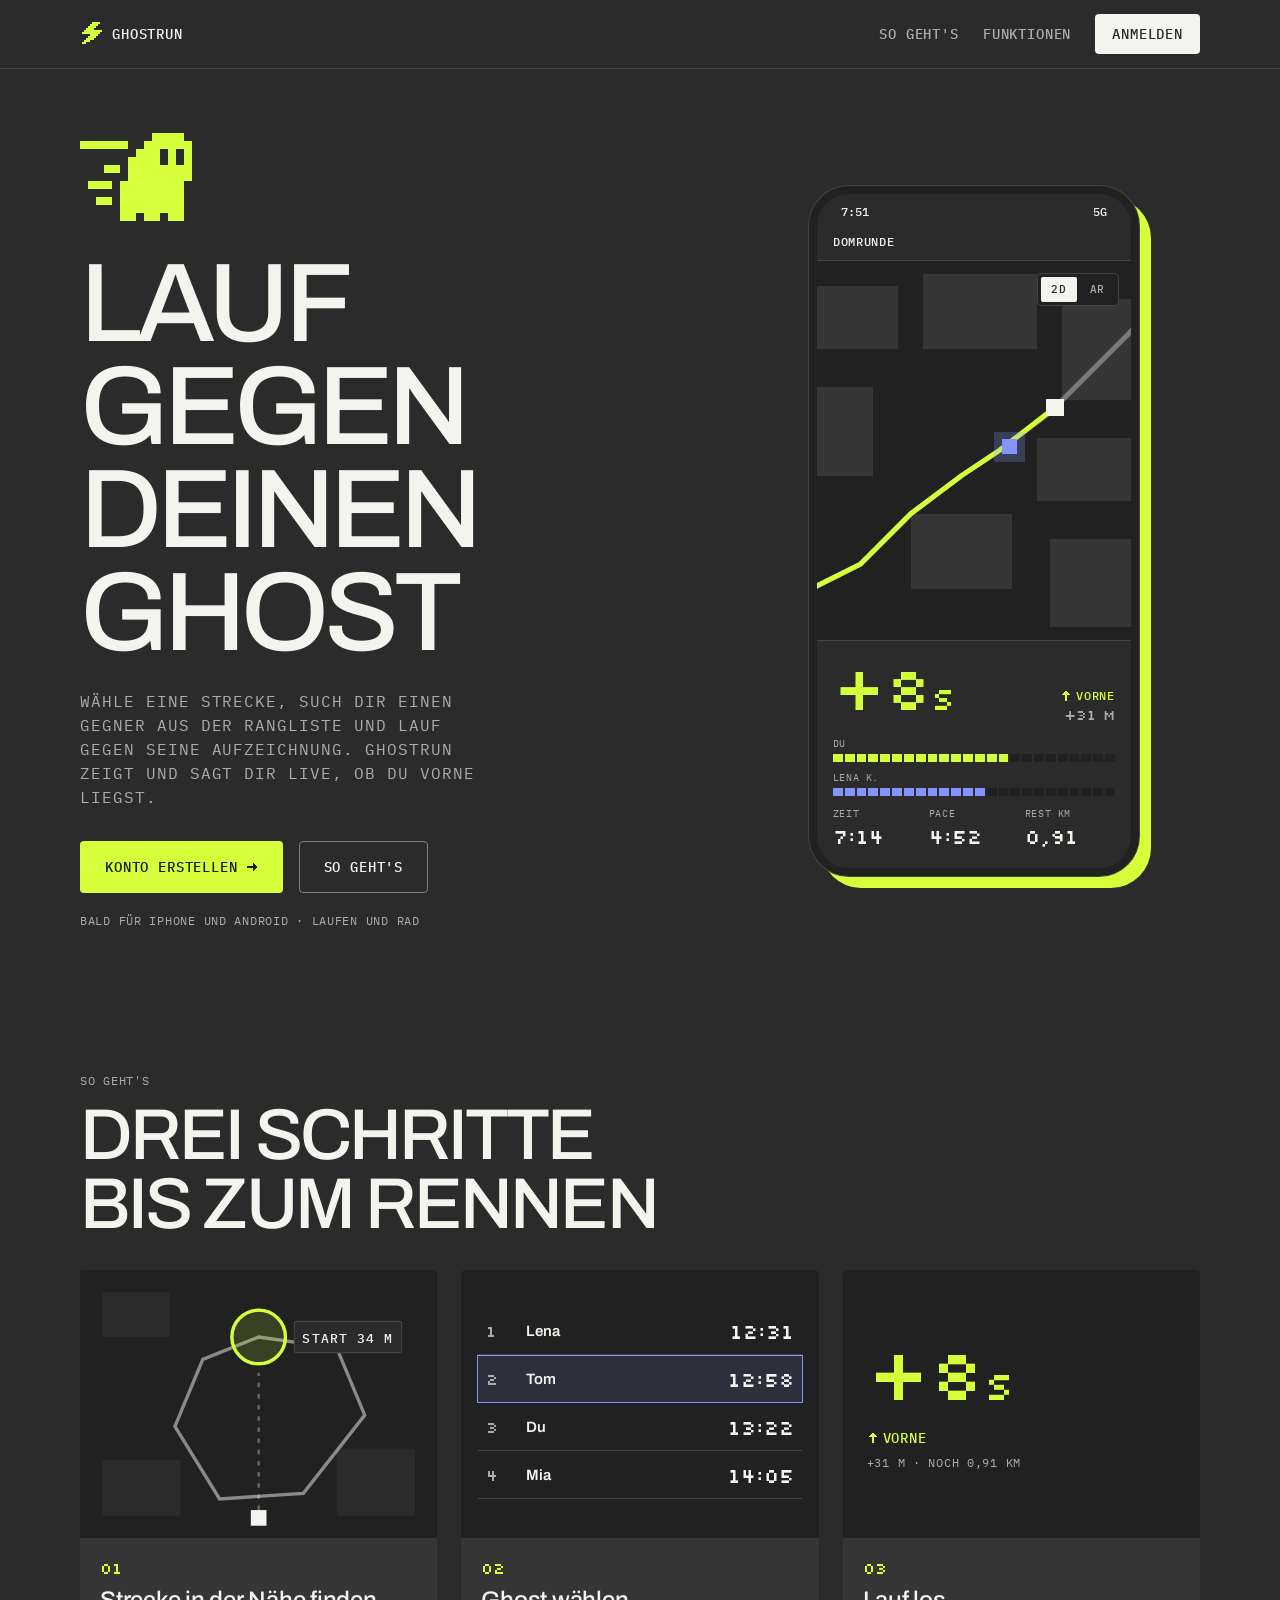
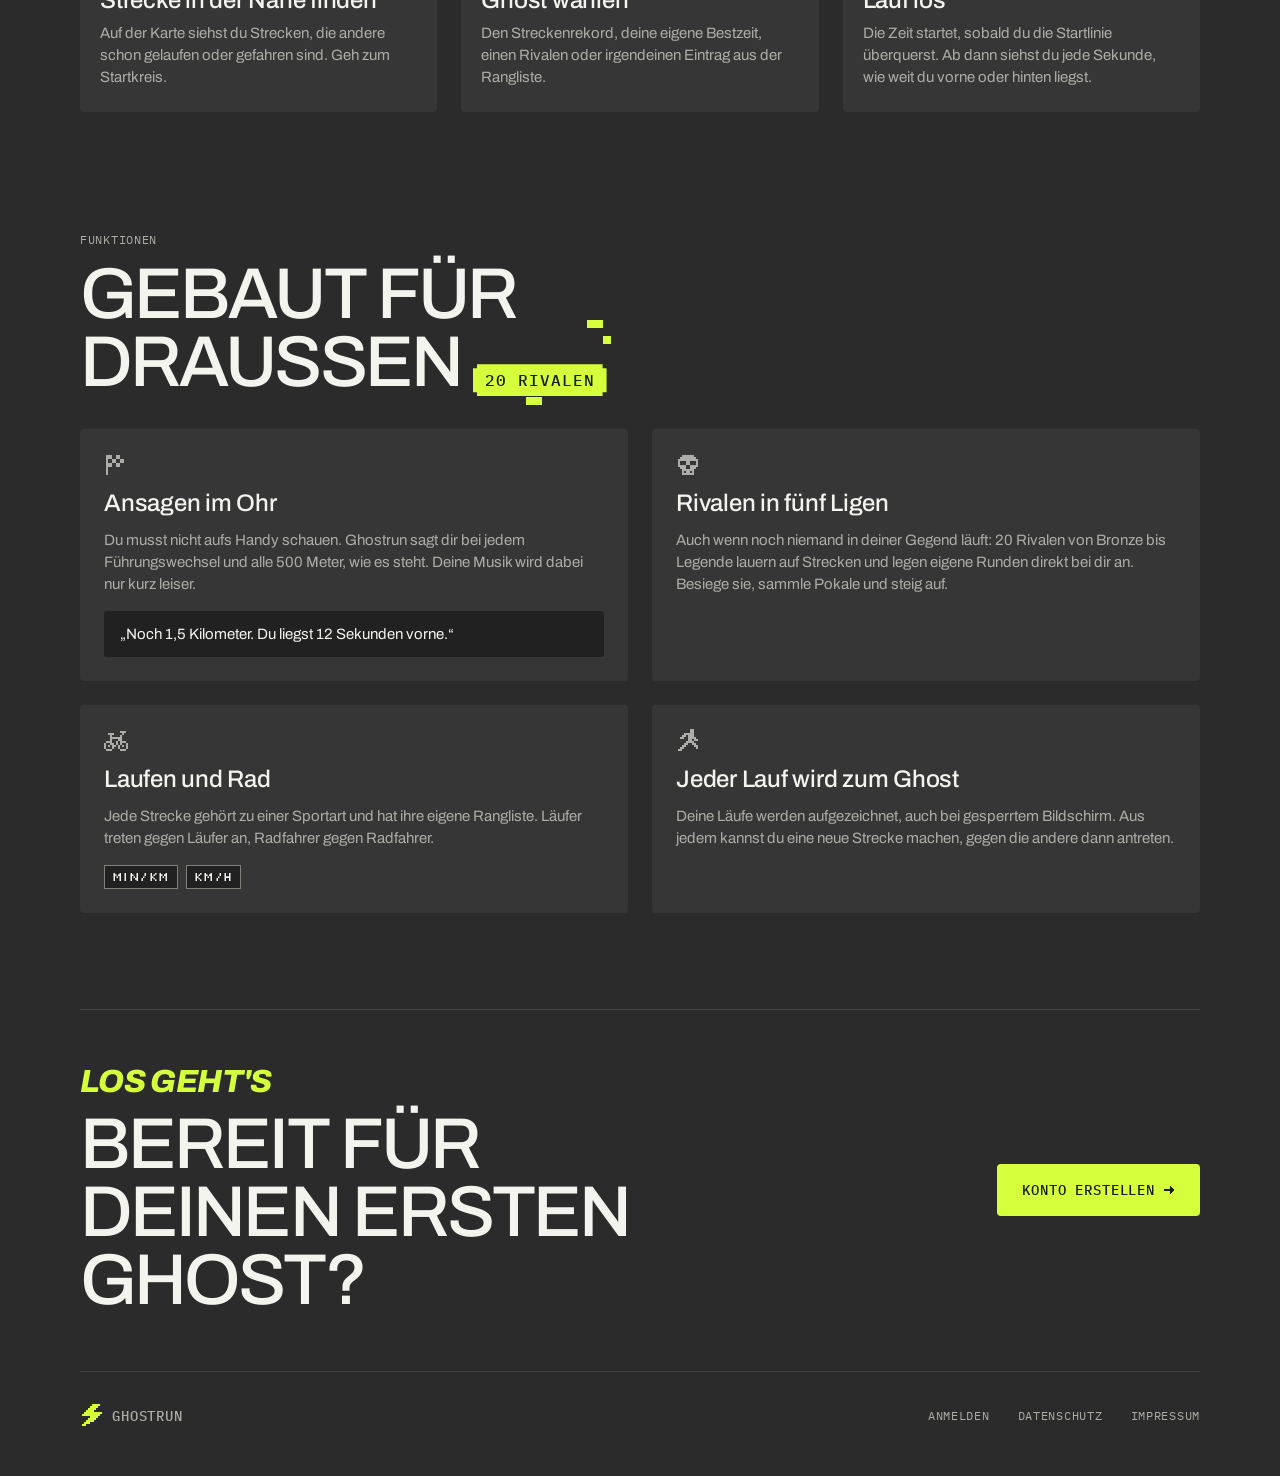
==== commit b75fdc60: "Website: pixel ghost instead of the bolt swarm in the hero Co-Authored-By: Claude Opus 5.5 <noreply@" ====
--- a/index.html
+++ b/index.html
@@ -9,8 +9,10 @@
   <meta property="og:title" content="Ghostrun – Lauf gegen deinen Ghost">
   <meta property="og:description" content="Echte Strecken, echte Zeiten. Ghostrun zeigt und sagt dir live, ob du vorne liegst.">
   <meta property="og:image" content="https://ghostrun.de/assets/icon.png">
-  <link rel="icon" href="/assets/icon.png">
-  <link rel="apple-touch-icon" href="/assets/icon.png">
+  <link rel="icon" type="image/png" sizes="32x32" href="/assets/favicon-32.png">
+  <link rel="icon" type="image/png" sizes="48x48" href="/assets/favicon-48.png">
+  <link rel="icon" type="image/png" sizes="192x192" href="/assets/favicon-192.png">
+  <link rel="apple-touch-icon" href="/assets/apple-touch-icon.png">
   <link rel="stylesheet" href="/assets/style.css">
 </head>
 <body>
@@ -28,7 +30,7 @@
   <main class="page">
     <section class="hero">
       <div>
-        <div class="swarm" aria-hidden="true"><svg class="px" viewBox="0 0 12 12" aria-hidden="true"><path d="M6 0h4v1h-4zM5 1h4v1h-4zM4 2h4v1h-4zM3 3h4v1h-4zM2 4h9v1h-9zM1 5h9v1h-9zM5 6h4v1h-4zM4 7h4v1h-4zM3 8h4v1h-4zM2 9h3v1h-3zM1 10h2v1h-2z"/></svg><span class="gap"></span><svg class="px" viewBox="0 0 12 12" aria-hidden="true"><path d="M6 0h4v1h-4zM5 1h4v1h-4zM4 2h4v1h-4zM3 3h4v1h-4zM2 4h9v1h-9zM1 5h9v1h-9zM5 6h4v1h-4zM4 7h4v1h-4zM3 8h4v1h-4zM2 9h3v1h-3zM1 10h2v1h-2z"/></svg><svg class="px" viewBox="0 0 12 12" aria-hidden="true"><path d="M6 0h4v1h-4zM5 1h4v1h-4zM4 2h4v1h-4zM3 3h4v1h-4zM2 4h9v1h-9zM1 5h9v1h-9zM5 6h4v1h-4zM4 7h4v1h-4zM3 8h4v1h-4zM2 9h3v1h-3zM1 10h2v1h-2z"/></svg></div>
+        <svg class="ghost-mark" viewBox="3 5 14 11" aria-hidden="true"><path d="M12 5h4v1h-4zM3 6h6v1h-6zM11 6h6v1h-6zM10 7h3v1h-3zM14 7h1v1h-1zM16 7h1v1h-1zM9 8h4v1h-4zM14 8h1v1h-1zM16 8h1v1h-1zM6 9h2v1h-2zM9 9h8v1h-8zM9 10h8v1h-8zM4 11h3v1h-3zM8 11h8v1h-8zM8 12h8v1h-8zM5 13h2v1h-2zM8 13h8v1h-8zM8 14h8v1h-8zM8 15h2v1h-2zM11 15h2v1h-2zM14 15h2v1h-2z"/></svg>
         <h1>Lauf gegen deinen Ghost</h1>
         <p class="lead meta">Wähle eine Strecke, such dir einen Gegner aus der Rangliste und lauf gegen seine Aufzeichnung. Ghostrun zeigt und sagt dir live, ob du vorne liegst.</p>
         <div class="ctas">
--- a/assets/style.css
+++ b/assets/style.css
@@ -105,8 +105,8 @@
 /* ---------- Landing ---------- */
 .page { max-width: 1120px; margin: 0 auto; }
 .hero { display: grid; grid-template-columns: 1.15fr .85fr; gap: 56px; align-items: center; padding: 64px 0 96px; }
-.swarm { display: flex; gap: 8px; color: var(--lime); margin-bottom: 24px; }
-.swarm .gap { width: 24px; }
+.ghost-mark { display: block; width: 112px; height: auto; fill: var(--lime); shape-rendering: crispEdges; margin-bottom: 32px; }
+@media (max-width: 640px) { .ghost-mark { width: 84px; } }
 .hero h1 { font: 500 clamp(56px, 9vw, 112px)/.92 var(--sans); letter-spacing: -.045em; text-transform: uppercase; }
 .hero .lead { margin-top: 24px; max-width: 40ch; }
 .hero .ctas { display: flex; flex-wrap: wrap; gap: 16px; margin-top: 32px; }
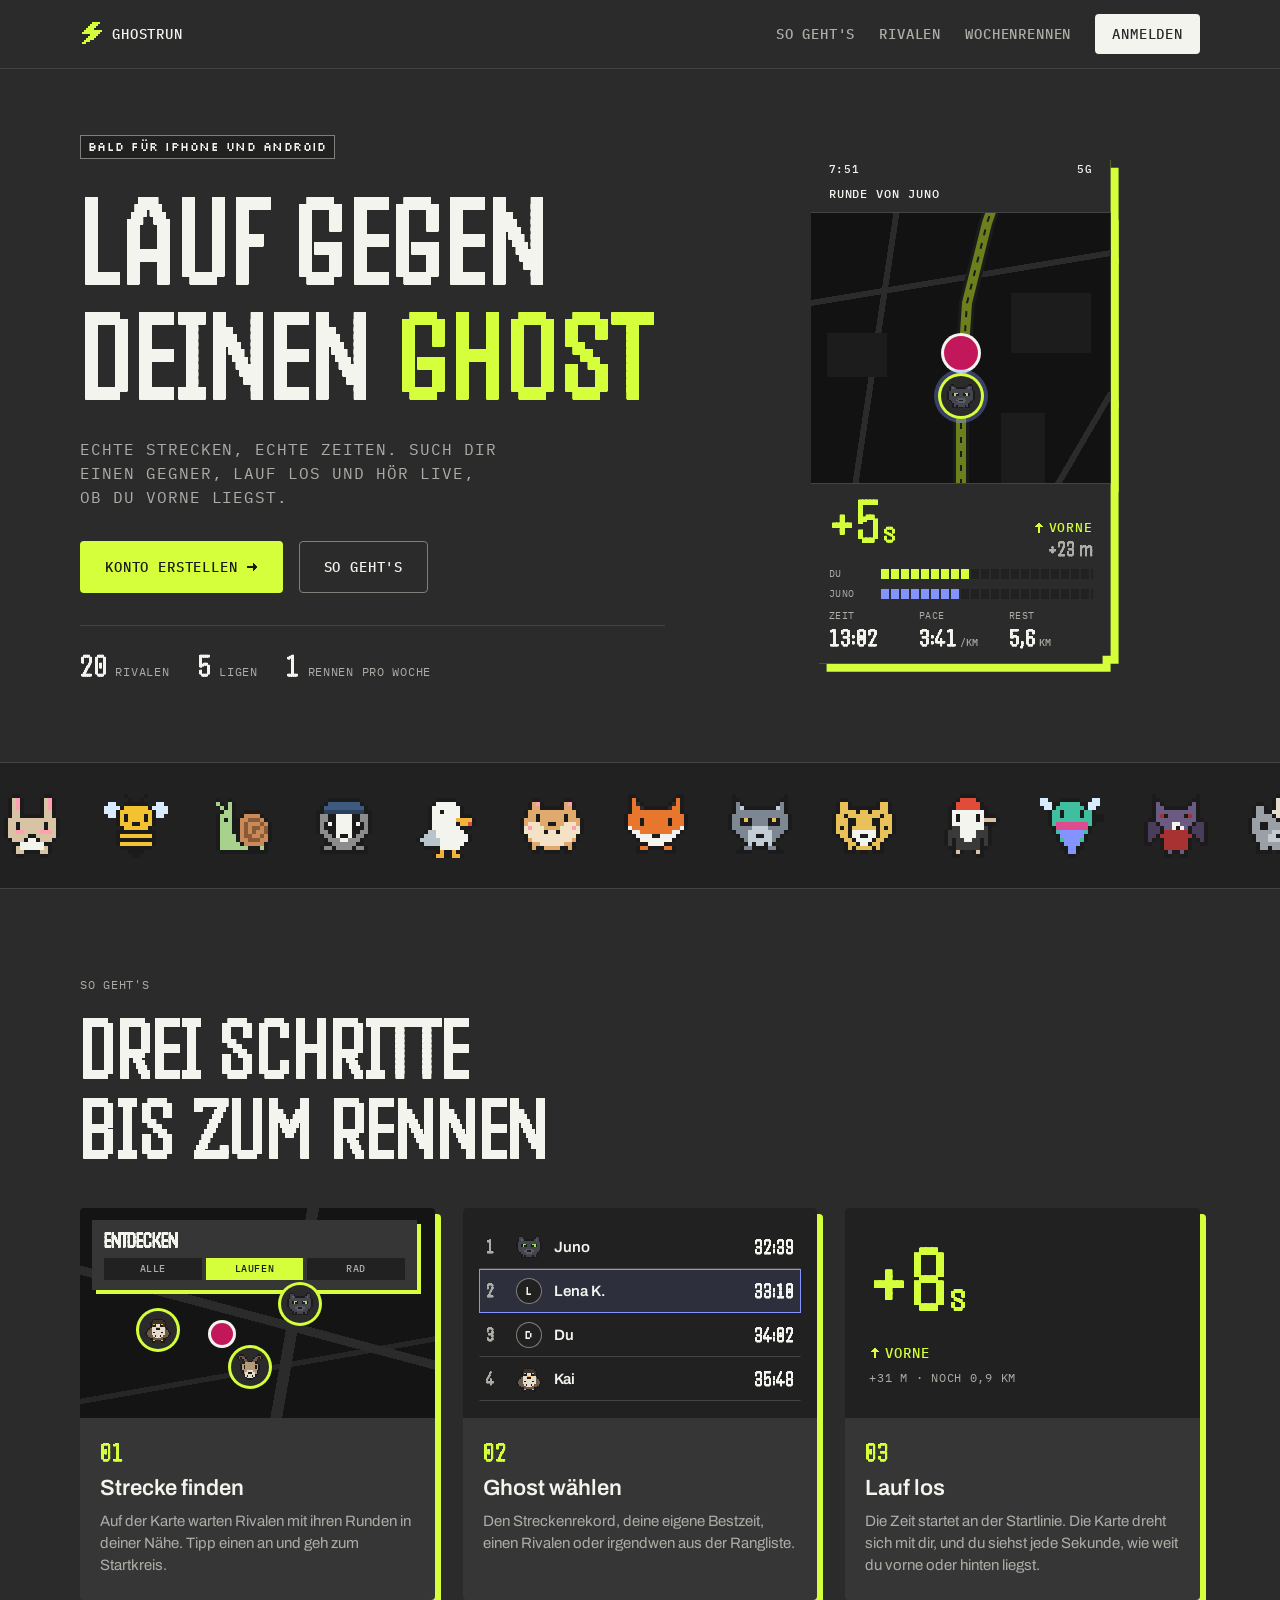
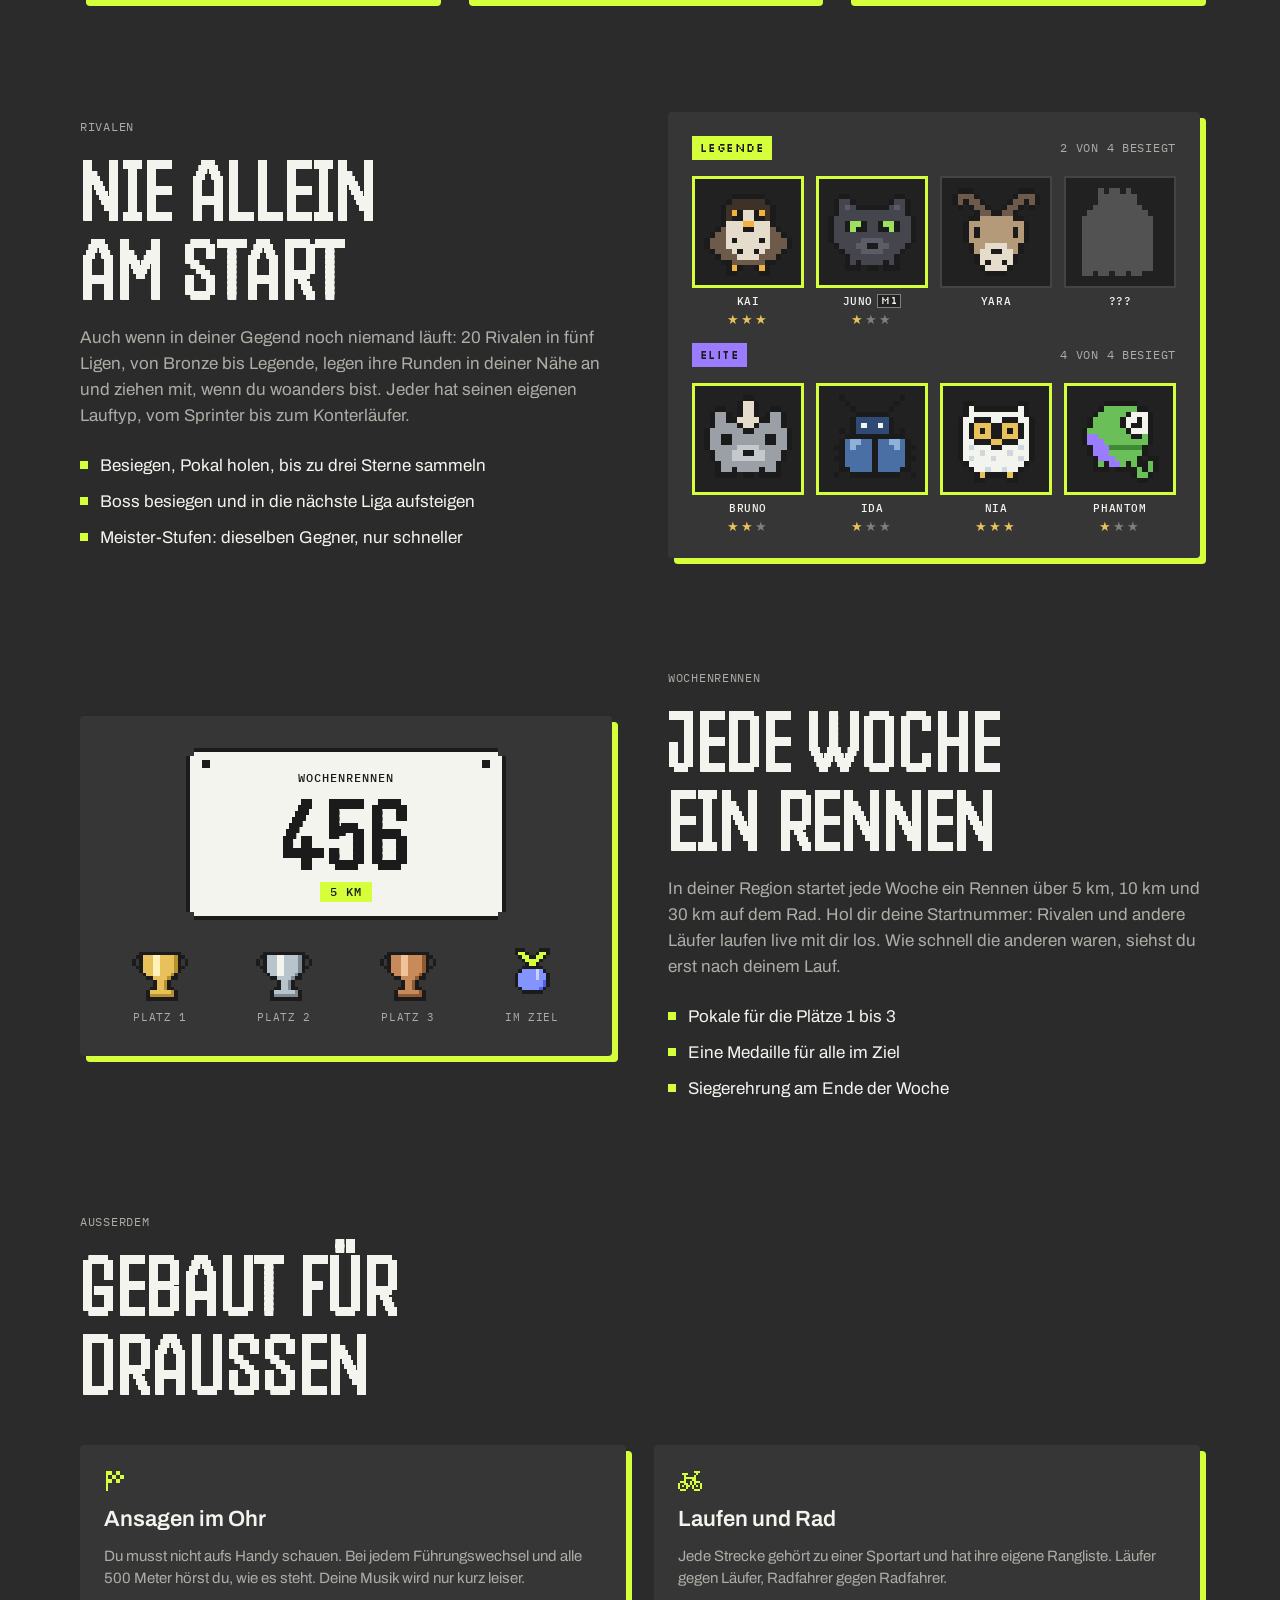
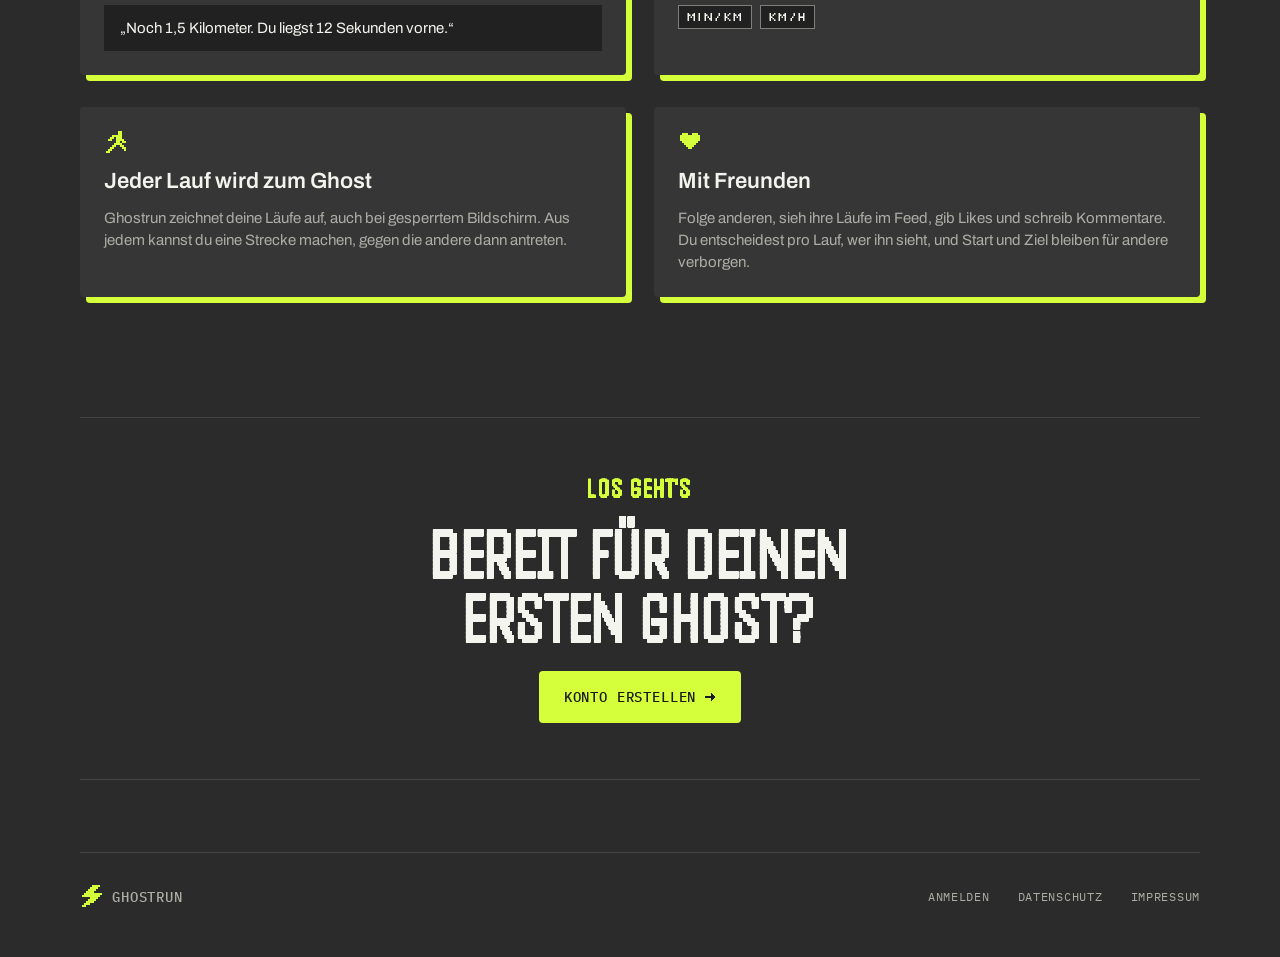
==== commit 91e80976: "Website: new landing page in Pixelsprint (Handjet, lime pixel shadows, app mockups, rival sprites, w" ====
--- a/index.html
+++ b/index.html
@@ -4,16 +4,17 @@
   <meta charset="utf-8">
   <meta name="viewport" content="width=device-width, initial-scale=1">
   <title>Ghostrun</title>
-  <meta name="description" content="Lauf gegen deinen Ghost: Wähle eine Strecke, such dir einen Gegner aus der Rangliste und lauf gegen seine Aufzeichnung.">
+  <meta name="description" content="Lauf gegen deinen Ghost: echte Strecken, Rivalen in fünf Ligen und jede Woche ein Rennen in deiner Stadt. Ghostrun sagt dir live, ob du vorne liegst.">
   <meta name="theme-color" content="#2b2b2b">
   <meta property="og:title" content="Ghostrun – Lauf gegen deinen Ghost">
-  <meta property="og:description" content="Echte Strecken, echte Zeiten. Ghostrun zeigt und sagt dir live, ob du vorne liegst.">
+  <meta property="og:description" content="Echte Strecken, echte Zeiten, 20 Rivalen und jede Woche ein Rennen. Ghostrun zeigt und sagt dir live, ob du vorne liegst.">
   <meta property="og:image" content="https://ghostrun.de/assets/icon.png">
   <link rel="icon" type="image/png" sizes="32x32" href="/assets/favicon-32.png">
   <link rel="icon" type="image/png" sizes="48x48" href="/assets/favicon-48.png">
   <link rel="icon" type="image/png" sizes="192x192" href="/assets/favicon-192.png">
   <link rel="apple-touch-icon" href="/assets/apple-touch-icon.png">
   <link rel="stylesheet" href="/assets/style.css">
+  <link rel="stylesheet" href="/assets/home.css">
 </head>
 <body>
   <header class="site-header">
@@ -21,150 +22,227 @@
       <a class="brand" href="/"><svg class="px" viewBox="0 0 12 12" aria-hidden="true"><path d="M6 0h4v1h-4zM5 1h4v1h-4zM4 2h4v1h-4zM3 3h4v1h-4zM2 4h9v1h-9zM1 5h9v1h-9zM5 6h4v1h-4zM4 7h4v1h-4zM3 8h4v1h-4zM2 9h3v1h-3zM1 10h2v1h-2z"/></svg><span>GHOSTRUN</span></a>
       <nav class="nav" aria-label="Hauptnavigation">
         <a href="#so-gehts">So geht's</a>
-        <a href="#funktionen">Funktionen</a>
+        <a href="#rivalen">Rivalen</a>
+        <a href="#wochenrennen">Wochenrennen</a>
         <a class="btn primary" href="/login/">Anmelden</a>
       </nav>
     </div>
   </header>
 
-  <main class="page">
+  <main class="home">
+    <!-- Hero: the race screen as in the app -->
     <section class="hero">
-      <div>
-        <svg class="ghost-mark" viewBox="3 5 14 11" aria-hidden="true"><path d="M12 5h4v1h-4zM3 6h6v1h-6zM11 6h6v1h-6zM10 7h3v1h-3zM14 7h1v1h-1zM16 7h1v1h-1zM9 8h4v1h-4zM14 8h1v1h-1zM16 8h1v1h-1zM6 9h2v1h-2zM9 9h8v1h-8zM9 10h8v1h-8zM4 11h3v1h-3zM8 11h8v1h-8zM8 12h8v1h-8zM5 13h2v1h-2zM8 13h8v1h-8zM8 14h8v1h-8zM8 15h2v1h-2zM11 15h2v1h-2zM14 15h2v1h-2z"/></svg>
-        <h1>Lauf gegen deinen Ghost</h1>
-        <p class="lead meta">Wähle eine Strecke, such dir einen Gegner aus der Rangliste und lauf gegen seine Aufzeichnung. Ghostrun zeigt und sagt dir live, ob du vorne liegst.</p>
+      <div class="hero-copy">
+        <span class="pixel-tag">Bald für iPhone und Android</span>
+        <h1 class="display">Lauf gegen<br>deinen <span class="hl">Ghost</span></h1>
+        <p class="meta lead">Echte Strecken, echte Zeiten. Such dir einen Gegner, lauf los und hör live, ob du vorne liegst.</p>
         <div class="ctas">
           <a class="btn lime" href="/login/#registrieren">Konto erstellen <svg class="px" viewBox="0 0 12 12" aria-hidden="true"><path d="M7 2h1v1h-1zM7 3h2v1h-2zM7 4h3v1h-3zM1 5h10v1h-10zM1 6h10v1h-10zM7 7h3v1h-3zM7 8h2v1h-2zM7 9h1v1h-1z"/></svg></a>
           <a class="btn secondary" href="#so-gehts">So geht's</a>
         </div>
-        <p class="soon label">Bald für iPhone und Android · Laufen und Rad</p>
+        <ul class="facts label">
+          <li><b class="digits">20</b> Rivalen</li>
+          <li><b class="digits">5</b> Ligen</li>
+          <li><b class="digits">1</b> Rennen pro Woche</li>
+        </ul>
       </div>
 
       <div class="hero-visual" aria-hidden="true">
         <div class="phone">
-          <div class="status"><span>7:51</span><span>5G</span></div>
-          <div class="bar">Domrunde</div>
-          <div class="map">
-            <svg viewBox="0 0 300 300" preserveAspectRatio="xMidYMid slice" shape-rendering="crispEdges">
-              <rect width="300" height="300" fill="#212121"/>
-              <g fill="#363636"><rect x="20" y="20" width="70" height="50"/><rect x="110" y="10" width="90" height="60"/><rect x="220" y="30" width="70" height="80"/><rect x="10" y="100" width="60" height="70"/><rect x="200" y="140" width="90" height="50"/><rect x="100" y="200" width="80" height="60"/><rect x="210" y="220" width="70" height="70"/></g>
-              <path d="M20 260 L60 240 L100 200 L140 170 L170 150 L210 120 L250 80 L290 40" fill="none" stroke="#f4f4ef" stroke-opacity=".35" stroke-width="4" shape-rendering="auto" stroke-linecap="square"/>
-              <path d="M20 260 L60 240 L100 200 L140 170 L170 150 L214 116" fill="none" stroke="#d4ff3a" stroke-width="4" shape-rendering="auto" stroke-linecap="square"/>
-              <g class="ghost-dot">
-                <rect x="166" y="135" width="24" height="24" fill="#8494ff" fill-opacity=".25"/>
-                <rect x="172" y="141" width="12" height="12" fill="#8494ff"/>
-              </g>
-              <rect x="207" y="109" width="14" height="14" fill="#f4f4ef"/>
-            </svg>
-            <div class="seg"><span class="on">2D</span><span>AR</span></div>
-          </div>
-          <div class="sheet">
-            <div class="gap-row"><span class="gap">+8<small>s</small></span><span class="gap-txt"><b><svg class="px s12" viewBox="0 0 12 12" aria-hidden="true"><path d="M5 1h2v1h-2zM4 2h4v1h-4zM3 3h6v1h-6zM2 4h8v1h-8zM5 5h2v1h-2zM5 6h2v1h-2zM5 7h2v1h-2zM5 8h2v1h-2zM5 9h2v1h-2zM5 10h2v1h-2z"/></svg>Vorne</b><span>+31 M</span></span></div>
-            <div class="prog"><span class="lbl">Du</span><div class="segs"><i class="on"></i><i class="on"></i><i class="on"></i><i class="on"></i><i class="on"></i><i class="on"></i><i class="on"></i><i class="on"></i><i class="on"></i><i class="on"></i><i class="on"></i><i class="on"></i><i class="on"></i><i class="on"></i><i class="on"></i><i></i><i></i><i></i><i></i><i></i><i></i><i></i><i></i><i></i></div></div>
-            <div class="prog ghost"><span class="lbl">Lena K.</span><div class="segs"><i class="on"></i><i class="on"></i><i class="on"></i><i class="on"></i><i class="on"></i><i class="on"></i><i class="on"></i><i class="on"></i><i class="on"></i><i class="on"></i><i class="on"></i><i class="on"></i><i class="on"></i><i></i><i></i><i></i><i></i><i></i><i></i><i></i><i></i><i></i><i></i><i></i></div></div>
-            <div class="stats">
-              <div><span class="label">Zeit</span><span class="v">7:14</span></div>
-              <div><span class="label">Pace</span><span class="v">4:52</span></div>
-              <div><span class="label">Rest km</span><span class="v">0,91</span></div>
+          <div class="screen">
+            <div class="status"><span>7:51</span><span>5G</span></div>
+            <div class="appbar">Runde von Juno</div>
+            <div class="map">
+              <svg viewBox="0 0 300 330" preserveAspectRatio="xMidYMid slice" shape-rendering="crispEdges">
+                <rect width="300" height="330" fill="#121212"/>
+                <g fill="none" stroke="#2b2b2b" stroke-width="6">
+                  <path d="M0 120 L300 70"/><path d="M40 330 L90 0"/><path d="M230 330 L300 210"/>
+                </g>
+                <g fill="#1c1c1c"><rect x="16" y="150" width="60" height="44"/><rect x="200" y="110" width="80" height="60"/><rect x="190" y="230" width="44" height="70"/></g>
+                <!-- Heading up: the way ahead runs straight up -->
+                <path d="M150 330 L150 210 L156 120 L176 40 L190 0" fill="none" stroke="#1b1b1b" stroke-width="16" stroke-linejoin="round" shape-rendering="auto"/>
+                <path d="M150 330 L150 210 L156 120 L176 40 L190 0" fill="none" stroke="#6b7f1d" stroke-width="10" stroke-linejoin="round" shape-rendering="auto"/>
+                <path d="M150 330 L150 210 L156 120 L176 40 L190 0" fill="none" stroke="#1b1b1b" stroke-width="2" stroke-dasharray="6 8" shape-rendering="auto"/>
+              </svg>
+              <div class="me"></div>
+              <div class="ghost"><img src="/assets/rivals/juno.svg" alt=""></div>
             </div>
-          </div>
-        </div>
-      </div>
-    </section>
-
+            <div class="sheet">
+              <div class="gap-row">
+                <span class="gap">+5<small>s</small></span>
+                <span class="gap-side"><b><svg class="px s12" viewBox="0 0 12 12"><path d="M5 1h2v1h-2zM4 2h4v1h-4zM3 3h6v1h-6zM2 4h8v1h-8zM5 5h2v1h-2zM5 6h2v1h-2zM5 7h2v1h-2zM5 8h2v1h-2zM5 9h2v1h-2zM5 10h2v1h-2z"/></svg>Vorne</b><span class="digits">+23 m</span></span>
+              </div>
+              <div class="bar"><span class="label">Du</span><i style="--v: 42%"></i></div>
+              <div class="bar ghost-bar"><span class="label">Juno</span><i style="--v: 38%"></i></div>
+              <div class="stats">
+                <div><span class="label">Zeit</span><span class="digits">13:02</span></div>
+                <div><span class="label">Pace</span><span class="digits">3:41<small>/km</small></span></div>
+                <div><span class="label">Rest</span><span class="digits">5,6<small>km</small></span></div>
+              </div>
+            </div>
+          </div>
+        </div>
+      </div>
+    </section>
+
+    <!-- The 20 rivals marching past -->
+    <section class="parade" aria-label="Die 20 Rivalen">
+      <div class="track">
+        <div class="row">
+          <img src="/assets/rivals/toni.svg" alt="Toni"><img src="/assets/rivals/mira.svg" alt="Mira"><img src="/assets/rivals/benny.svg" alt="Benny"><img src="/assets/rivals/hausmeister.svg" alt="Der Hausmeister"><img src="/assets/rivals/fiete.svg" alt="Fiete"><img src="/assets/rivals/okan.svg" alt="Pelle"><img src="/assets/rivals/jana.svg" alt="Jana"><img src="/assets/rivals/woelfin.svg" alt="Die Stadtwölfin"><img src="/assets/rivals/rhea.svg" alt="Rhea"><img src="/assets/rivals/malte.svg" alt="Malte"><img src="/assets/rivals/sora.svg" alt="Sora"><img src="/assets/rivals/graf.svg" alt="Der Graf"><img src="/assets/rivals/viktor.svg" alt="Bruno"><img src="/assets/rivals/ines.svg" alt="Ida"><img src="/assets/rivals/nia.svg" alt="Nia"><img src="/assets/rivals/phantom.svg" alt="Das Phantom"><img src="/assets/rivals/kai.svg" alt="Kai"><img src="/assets/rivals/yara.svg" alt="Yara"><img src="/assets/rivals/juno.svg" alt="Juno"><img src="/assets/rivals/nullzeit.svg" alt="Nullzeit">
+        </div>
+        <div class="row" aria-hidden="true">
+          <img src="/assets/rivals/toni.svg" alt=""><img src="/assets/rivals/mira.svg" alt=""><img src="/assets/rivals/benny.svg" alt=""><img src="/assets/rivals/hausmeister.svg" alt=""><img src="/assets/rivals/fiete.svg" alt=""><img src="/assets/rivals/okan.svg" alt=""><img src="/assets/rivals/jana.svg" alt=""><img src="/assets/rivals/woelfin.svg" alt=""><img src="/assets/rivals/rhea.svg" alt=""><img src="/assets/rivals/malte.svg" alt=""><img src="/assets/rivals/sora.svg" alt=""><img src="/assets/rivals/graf.svg" alt=""><img src="/assets/rivals/viktor.svg" alt=""><img src="/assets/rivals/ines.svg" alt=""><img src="/assets/rivals/nia.svg" alt=""><img src="/assets/rivals/phantom.svg" alt=""><img src="/assets/rivals/kai.svg" alt=""><img src="/assets/rivals/yara.svg" alt=""><img src="/assets/rivals/juno.svg" alt=""><img src="/assets/rivals/nullzeit.svg" alt="">
+        </div>
+      </div>
+    </section>
+
+    <!-- How it works -->
     <section class="section" id="so-gehts">
       <div class="section-head">
         <span class="label">So geht's</span>
-        <h2>Drei Schritte bis zum Rennen</h2>
+        <h2 class="display">Drei Schritte<br>bis zum Rennen</h2>
       </div>
       <div class="steps">
-        <article class="step">
-          <div class="visual" aria-hidden="true">
-            <svg class="scene" viewBox="0 0 320 240" preserveAspectRatio="xMidYMid slice">
-              <rect width="320" height="240" fill="#212121"/>
-              <g fill="#2b2b2b"><rect x="20" y="20" width="60" height="40"/><rect x="230" y="160" width="70" height="60"/><rect x="20" y="170" width="70" height="50"/></g>
-              <path d="M160 60 L230 70 L255 130 L200 200 L125 205 L85 140 L110 80 Z" fill="none" stroke="#f4f4ef" stroke-opacity=".5" stroke-width="3"/>
-              <circle class="pulse" cx="160" cy="60" r="24" fill="none" stroke="#d4ff3a" stroke-width="2"/>
-              <circle cx="160" cy="60" r="24" fill="#d4ff3a" fill-opacity=".14" stroke="#d4ff3a" stroke-width="3"/>
-              <path d="M160 215 L160 92" fill="none" stroke="#f4f4ef" stroke-opacity=".35" stroke-width="2" stroke-dasharray="4 6"/>
-              <rect x="153" y="215" width="14" height="14" fill="#f4f4ef"/>
-              <rect x="192" y="46" width="96" height="28" rx="2" fill="#2b2b2b" stroke="#444444"/>
-              <text x="240" y="65" text-anchor="middle" fill="#f4f4ef" font-family="IBM Plex Mono, monospace" font-weight="500" font-size="12" letter-spacing="1">START 34 M</text>
-            </svg>
+        <article class="tile step">
+          <div class="mock map-mock" aria-hidden="true">
+            <div class="mini-panel">
+              <span class="mini-title">Entdecken</span>
+              <span class="mini-segs"><i>Alle</i><i class="on">Laufen</i><i>Rad</i></span>
+            </div>
+            <span class="pin" style="left: 22%; top: 58%"><img src="/assets/rivals/kai.svg" alt=""></span>
+            <span class="pin" style="left: 62%; top: 46%"><img src="/assets/rivals/juno.svg" alt=""></span>
+            <span class="pin" style="left: 48%; top: 76%"><img src="/assets/rivals/yara.svg" alt=""></span>
+            <span class="you" style="left: 40%; top: 60%"></span>
           </div>
           <div class="text">
             <span class="n">01</span>
-            <h3>Strecke in der Nähe finden</h3>
-            <p>Auf der Karte siehst du Strecken, die andere schon gelaufen oder gefahren sind. Geh zum Startkreis.</p>
-          </div>
-        </article>
-
-        <article class="step">
-          <div class="visual" aria-hidden="true">
-            <div class="board">
-              <div class="row"><span class="rk">1</span><span class="nm">Lena</span><span class="tm">12:31</span></div>
-              <div class="row pick"><span class="rk">2</span><span class="nm">Tom</span><span class="tm">12:58</span></div>
-              <div class="row"><span class="rk">3</span><span class="nm">Du</span><span class="tm">13:22</span></div>
-              <div class="row"><span class="rk">4</span><span class="nm">Mia</span><span class="tm">14:05</span></div>
-            </div>
+            <h3>Strecke finden</h3>
+            <p>Auf der Karte warten Rivalen mit ihren Runden in deiner Nähe. Tipp einen an und geh zum Startkreis.</p>
+          </div>
+        </article>
+
+        <article class="tile step">
+          <div class="mock board" aria-hidden="true">
+            <div class="row"><span class="rk">1</span><img src="/assets/rivals/juno.svg" alt=""><span class="nm">Juno</span><span class="tm">32:39</span></div>
+            <div class="row pick"><span class="rk">2</span><span class="av">L</span><span class="nm">Lena K.</span><span class="tm">33:10</span></div>
+            <div class="row"><span class="rk">3</span><span class="av">D</span><span class="nm">Du</span><span class="tm">34:02</span></div>
+            <div class="row"><span class="rk">4</span><img src="/assets/rivals/kai.svg" alt=""><span class="nm">Kai</span><span class="tm">35:48</span></div>
           </div>
           <div class="text">
             <span class="n">02</span>
             <h3>Ghost wählen</h3>
-            <p>Den Streckenrekord, deine eigene Bestzeit, einen Rivalen oder irgendeinen Eintrag aus der Rangliste.</p>
-          </div>
-        </article>
-
-        <article class="step">
-          <div class="visual" aria-hidden="true">
-            <div class="gapcard">
-              <span class="big">+8<small>s</small></span>
-              <span class="word"><svg class="px s12" viewBox="0 0 12 12" aria-hidden="true"><path d="M5 1h2v1h-2zM4 2h4v1h-4zM3 3h6v1h-6zM2 4h8v1h-8zM5 5h2v1h-2zM5 6h2v1h-2zM5 7h2v1h-2zM5 8h2v1h-2zM5 9h2v1h-2zM5 10h2v1h-2z"/></svg>Vorne</span>
-              <span class="sub">+31 m · noch 0,91 km</span>
-            </div>
+            <p>Den Streckenrekord, deine eigene Bestzeit, einen Rivalen oder irgendwen aus der Rangliste.</p>
+          </div>
+        </article>
+
+        <article class="tile step">
+          <div class="mock gapcard" aria-hidden="true">
+            <span class="big">+8<small>s</small></span>
+            <span class="word"><svg class="px s12" viewBox="0 0 12 12"><path d="M5 1h2v1h-2zM4 2h4v1h-4zM3 3h6v1h-6zM2 4h8v1h-8zM5 5h2v1h-2zM5 6h2v1h-2zM5 7h2v1h-2zM5 8h2v1h-2zM5 9h2v1h-2zM5 10h2v1h-2z"/></svg>Vorne</span>
+            <span class="label">+31 m · noch 0,9 km</span>
           </div>
           <div class="text">
             <span class="n">03</span>
             <h3>Lauf los</h3>
-            <p>Die Zeit startet, sobald du die Startlinie überquerst. Ab dann siehst du jede Sekunde, wie weit du vorne oder hinten liegst.</p>
-          </div>
-        </article>
-      </div>
-    </section>
-
+            <p>Die Zeit startet an der Startlinie. Die Karte dreht sich mit dir, und du siehst jede Sekunde, wie weit du vorne oder hinten liegst.</p>
+          </div>
+        </article>
+      </div>
+    </section>
+
+    <!-- Rivals -->
+    <section class="section split-section" id="rivalen">
+      <div class="section-head">
+        <span class="label">Rivalen</span>
+        <h2 class="display">Nie allein<br>am Start</h2>
+        <p class="lead-text">Auch wenn in deiner Gegend noch niemand läuft: 20 Rivalen in fünf Ligen, von Bronze bis Legende, legen ihre Runden in deiner Nähe an und ziehen mit, wenn du woanders bist. Jeder hat seinen eigenen Lauftyp, vom Sprinter bis zum Konterläufer.</p>
+        <ul class="checks">
+          <li>Besiegen, Pokal holen, bis zu drei Sterne sammeln</li>
+          <li>Boss besiegen und in die nächste Liga aufsteigen</li>
+          <li>Meister-Stufen: dieselben Gegner, nur schneller</li>
+        </ul>
+      </div>
+      <div class="tile collection" aria-hidden="true">
+        <div class="coll-head"><span class="badge" style="--c: #d4ff3a">Legende</span><span class="label">2 von 4 besiegt</span></div>
+        <div class="grid">
+          <figure class="beaten"><span class="frame"><img src="/assets/rivals/kai.svg" alt=""></span><figcaption>Kai</figcaption><span class="stars">★★★</span></figure>
+          <figure class="beaten"><span class="frame"><img src="/assets/rivals/juno.svg" alt=""></span><figcaption>Juno <em>M1</em></figcaption><span class="stars">★<i>★★</i></span></figure>
+          <figure><span class="frame"><img src="/assets/rivals/yara.svg" alt=""></span><figcaption>Yara</figcaption></figure>
+          <figure class="hidden"><span class="frame"><img src="/assets/rivals/nullzeit.svg" alt=""></span><figcaption>???</figcaption></figure>
+        </div>
+        <div class="coll-head"><span class="badge" style="--c: #9B7BFF">Elite</span><span class="label">4 von 4 besiegt</span></div>
+        <div class="grid">
+          <figure class="beaten"><span class="frame"><img src="/assets/rivals/viktor.svg" alt=""></span><figcaption>Bruno</figcaption><span class="stars">★★<i>★</i></span></figure>
+          <figure class="beaten"><span class="frame"><img src="/assets/rivals/ines.svg" alt=""></span><figcaption>Ida</figcaption><span class="stars">★<i>★★</i></span></figure>
+          <figure class="beaten"><span class="frame"><img src="/assets/rivals/nia.svg" alt=""></span><figcaption>Nia</figcaption><span class="stars">★★★</span></figure>
+          <figure class="beaten"><span class="frame"><img src="/assets/rivals/phantom.svg" alt=""></span><figcaption>Phantom</figcaption><span class="stars">★<i>★★</i></span></figure>
+        </div>
+      </div>
+    </section>
+
+    <!-- Weekly race -->
+    <section class="section split-section flip" id="wochenrennen">
+      <div class="section-head">
+        <span class="label">Wochenrennen</span>
+        <h2 class="display">Jede Woche<br>ein Rennen</h2>
+        <p class="lead-text">In deiner Region startet jede Woche ein Rennen über 5 km, 10 km und 30 km auf dem Rad. Hol dir deine Startnummer: Rivalen und andere Läufer laufen live mit dir los. Wie schnell die anderen waren, siehst du erst nach deinem Lauf.</p>
+        <ul class="checks">
+          <li>Pokale für die Plätze 1 bis 3</li>
+          <li>Eine Medaille für alle im Ziel</li>
+          <li>Siegerehrung am Ende der Woche</li>
+        </ul>
+      </div>
+      <div class="tile race-card" aria-hidden="true">
+        <div class="bib">
+          <span class="bib-race">Wochenrennen</span>
+          <span class="bib-no">456</span>
+          <span class="bib-cat">5 km</span>
+        </div>
+        <div class="prizes">
+          <figure><img src="/assets/trophies/gold.svg" alt=""><figcaption>Platz 1</figcaption></figure>
+          <figure><img src="/assets/trophies/silver.svg" alt=""><figcaption>Platz 2</figcaption></figure>
+          <figure><img src="/assets/trophies/bronze.svg" alt=""><figcaption>Platz 3</figcaption></figure>
+          <figure><img src="/assets/trophies/finisher.svg" alt=""><figcaption>Im Ziel</figcaption></figure>
+        </div>
+      </div>
+    </section>
+
+    <!-- Features -->
     <section class="section" id="funktionen">
       <div class="section-head">
-        <span class="label">Funktionen</span>
-        <h2>Gebaut für draußen<span class="sticker"><b>20 Rivalen</b></span></h2>
+        <span class="label">Außerdem</span>
+        <h2 class="display">Gebaut für draußen</h2>
       </div>
       <div class="features">
-        <article class="feature">
+        <article class="tile feature">
           <svg class="px" viewBox="0 0 12 12" aria-hidden="true"><path d="M1 1h3v1h-3zM6 1h2v1h-2zM1 2h3v1h-3zM6 2h2v1h-2zM1 3h1v1h-1zM4 3h2v1h-2zM8 3h2v1h-2zM1 4h1v1h-1zM4 4h2v1h-2zM8 4h2v1h-2zM1 5h3v1h-3zM6 5h2v1h-2zM1 6h3v1h-3zM6 6h2v1h-2zM1 7h1v1h-1zM1 8h1v1h-1zM1 9h1v1h-1zM1 10h1v1h-1z"/></svg>
           <h3>Ansagen im Ohr</h3>
-          <p>Du musst nicht aufs Handy schauen. Ghostrun sagt dir bei jedem Führungswechsel und alle 500 Meter, wie es steht. Deine Musik wird dabei nur kurz leiser.</p>
+          <p>Du musst nicht aufs Handy schauen. Bei jedem Führungswechsel und alle 500 Meter hörst du, wie es steht. Deine Musik wird nur kurz leiser.</p>
           <div class="quote">„Noch 1,5 Kilometer. Du liegst 12 Sekunden vorne.“</div>
         </article>
-        <article class="feature">
-          <svg class="px" viewBox="0 0 12 12" aria-hidden="true"><path d="M3 1h6v1h-6zM2 2h8v1h-8zM1 3h10v1h-10zM1 4h1v1h-1zM5 4h2v1h-2zM10 4h1v1h-1zM1 5h1v1h-1zM5 5h2v1h-2zM10 5h1v1h-1zM1 6h4v1h-4zM7 6h4v1h-4zM2 7h3v1h-3zM7 7h3v1h-3zM3 8h6v1h-6zM3 9h1v1h-1zM5 9h2v1h-2zM8 9h1v1h-1zM3 10h6v1h-6z"/></svg>
-          <h3>Rivalen in fünf Ligen</h3>
-          <p>Auch wenn noch niemand in deiner Gegend läuft: 20 Rivalen von Bronze bis Legende lauern auf Strecken und legen eigene Runden direkt bei dir an. Besiege sie, sammle Pokale und steig auf.</p>
-        </article>
-        <article class="feature">
+        <article class="tile feature">
           <svg class="px" viewBox="0 0 12 12" aria-hidden="true"><path d="M8 1h3v1h-3zM2 2h3v1h-3zM9 2h1v1h-1zM3 3h1v1h-1zM8 3h1v1h-1zM3 4h6v1h-6zM3 5h1v1h-1zM7 5h2v1h-2zM1 6h3v1h-3zM6 6h1v1h-1zM8 6h3v1h-3zM0 7h1v1h-1zM3 7h2v1h-2zM6 7h1v1h-1zM8 7h1v1h-1zM11 7h1v1h-1zM0 8h1v1h-1zM2 8h1v1h-1zM4 8h2v1h-2zM7 8h1v1h-1zM9 8h1v1h-1zM11 8h1v1h-1zM0 9h1v1h-1zM4 9h1v1h-1zM7 9h1v1h-1zM11 9h1v1h-1zM1 10h3v1h-3zM8 10h3v1h-3z"/></svg>
           <h3>Laufen und Rad</h3>
-          <p>Jede Strecke gehört zu einer Sportart und hat ihre eigene Rangliste. Läufer treten gegen Läufer an, Radfahrer gegen Radfahrer.</p>
+          <p>Jede Strecke gehört zu einer Sportart und hat ihre eigene Rangliste. Läufer gegen Läufer, Radfahrer gegen Radfahrer.</p>
           <div class="split"><span>min/km</span><span>km/h</span></div>
         </article>
-        <article class="feature">
+        <article class="tile feature">
           <svg class="px" viewBox="0 0 12 12" aria-hidden="true"><path d="M7 0h2v1h-2zM7 1h2v1h-2zM4 2h5v1h-5zM3 3h2v1h-2zM6 3h3v1h-3zM2 4h2v1h-2zM6 4h4v1h-4zM6 5h2v1h-2zM9 5h2v1h-2zM5 6h4v1h-4zM4 7h2v1h-2zM8 7h2v1h-2zM3 8h2v1h-2zM9 8h2v1h-2zM2 9h2v1h-2zM10 9h1v1h-1zM1 10h2v1h-2z"/></svg>
           <h3>Jeder Lauf wird zum Ghost</h3>
-          <p>Deine Läufe werden aufgezeichnet, auch bei gesperrtem Bildschirm. Aus jedem kannst du eine neue Strecke machen, gegen die andere dann antreten.</p>
+          <p>Ghostrun zeichnet deine Läufe auf, auch bei gesperrtem Bildschirm. Aus jedem kannst du eine Strecke machen, gegen die andere dann antreten.</p>
+        </article>
+        <article class="tile feature">
+          <svg class="px" viewBox="0 0 12 12" aria-hidden="true"><path d="M2 1h3v1h-3zM7 1h3v1h-3zM1 2h5v1h-5zM6 2h5v1h-5zM1 3h10v1h-10zM1 4h10v1h-10zM2 5h8v1h-8zM3 6h6v1h-6zM4 7h4v1h-4zM5 8h2v1h-2z"/></svg>
+          <h3>Mit Freunden</h3>
+          <p>Folge anderen, sieh ihre Läufe im Feed, gib Likes und schreib Kommentare. Du entscheidest pro Lauf, wer ihn sieht, und Start und Ziel bleiben für andere verborgen.</p>
         </article>
       </div>
     </section>
 
     <section class="cta-band">
-      <h2><span class="sprint">Los geht's</span>Bereit für deinen ersten Ghost?</h2>
+      <span class="sprint">Los geht's</span>
+      <h2 class="display">Bereit für deinen ersten Ghost?</h2>
       <a class="btn lime" href="/login/#registrieren">Konto erstellen <svg class="px" viewBox="0 0 12 12" aria-hidden="true"><path d="M7 2h1v1h-1zM7 3h2v1h-2zM7 4h3v1h-3zM1 5h10v1h-10zM1 6h10v1h-10zM7 7h3v1h-3zM7 8h2v1h-2zM7 9h1v1h-1z"/></svg></a>
     </section>
   </main>
--- a/assets/style.css
+++ b/assets/style.css
@@ -7,6 +7,9 @@
 @font-face { font-family: "Archivo"; src: url("/assets/fonts/Archivo_800ExtraBold_Italic.ttf") format("truetype"); font-weight: 800; font-style: italic; font-display: swap; }
 @font-face { font-family: "IBM Plex Mono"; src: url("/assets/fonts/IBMPlexMono_400Regular.ttf") format("truetype"); font-weight: 400; font-display: swap; }
 @font-face { font-family: "IBM Plex Mono"; src: url("/assets/fonts/IBMPlexMono_500Medium.ttf") format("truetype"); font-weight: 500; font-display: swap; }
+@font-face { font-family: "Handjet"; src: url("/assets/fonts/Handjet_500Medium.ttf") format("truetype"); font-weight: 500; font-display: swap; }
+@font-face { font-family: "Handjet"; src: url("/assets/fonts/Handjet_600SemiBold.ttf") format("truetype"); font-weight: 600; font-display: swap; }
+@font-face { font-family: "Handjet"; src: url("/assets/fonts/Handjet_700Bold.ttf") format("truetype"); font-weight: 700; font-display: swap; }
 @font-face { font-family: "Silkscreen"; src: url("/assets/fonts/Silkscreen_400Regular.ttf") format("truetype"); font-weight: 400; font-display: swap; }
 
 :root {
@@ -29,6 +32,7 @@
   --sans: "Archivo", "Helvetica Neue", Arial, sans-serif;
   --mono: "IBM Plex Mono", ui-monospace, Menlo, monospace;
   --pixel: "Silkscreen", "IBM Plex Mono", monospace;
+  --digits: "Handjet", "IBM Plex Mono", monospace;
   --steps: steps(3);
   color-scheme: dark;
 }
@@ -40,7 +44,7 @@
 a { color: inherit; text-underline-offset: 3px; }
 h1, h2, h3, p { margin: 0; }
 h1, h2 { text-wrap: balance; }
-.num { font-family: var(--pixel); }
+.num, .digits { font-family: var(--digits); }
 .label { font: 400 12px/16px var(--mono); letter-spacing: .06em; text-transform: uppercase; color: var(--ink-muted); }
 .meta { font: 400 16px/24px var(--mono); letter-spacing: .06em; text-transform: uppercase; color: var(--ink-muted); }
 .muted { color: var(--ink-muted); }
@@ -102,110 +106,8 @@
 }
 .link:hover { color: var(--ink); }
 
-/* ---------- Landing ---------- */
+/* ---------- Page frame (login, account, legal) ---------- */
 .page { max-width: 1120px; margin: 0 auto; }
-.hero { display: grid; grid-template-columns: 1.15fr .85fr; gap: 56px; align-items: center; padding: 64px 0 96px; }
-.ghost-mark { display: block; width: 112px; height: auto; fill: var(--lime); shape-rendering: crispEdges; margin-bottom: 32px; }
-@media (max-width: 640px) { .ghost-mark { width: 84px; } }
-.hero h1 { font: 500 clamp(56px, 9vw, 112px)/.92 var(--sans); letter-spacing: -.045em; text-transform: uppercase; }
-.hero .lead { margin-top: 24px; max-width: 40ch; }
-.hero .ctas { display: flex; flex-wrap: wrap; gap: 16px; margin-top: 32px; }
-.hero .ctas .btn { width: auto; }
-.hero .soon { margin-top: 20px; }
-.hero-visual { display: flex; justify-content: center; position: relative; }
-@media (max-width: 880px) { .hero { grid-template-columns: 1fr; gap: 48px; padding-top: 40px; } }
-
-.section { padding: 48px 0 72px; }
-.section-head { display: flex; flex-direction: column; gap: 12px; max-width: 60ch; margin-bottom: 32px; }
-.section-head h2 { font: 500 clamp(40px, 6vw, 72px)/.95 var(--sans); letter-spacing: -.04em; text-transform: uppercase; }
-
-/* Sticker: stepped corners plus loose pixels */
-.sticker { position: relative; display: inline-block; isolation: isolate; vertical-align: top; margin-left: 12px; }
-.sticker b {
-  display: inline-block; padding: 4px 12px; background: var(--lime); color: var(--on-lime);
-  font: 500 16px/24px var(--mono); letter-spacing: .06em; text-transform: uppercase;
-  clip-path: polygon(0 4px, 4px 4px, 4px 0, calc(100% - 4px) 0, calc(100% - 4px) 4px, 100% 4px, 100% calc(100% - 4px), calc(100% - 4px) calc(100% - 4px), calc(100% - 4px) 100%, 4px 100%, 4px calc(100% - 4px), 0 calc(100% - 4px));
-}
-.sticker::before, .sticker::after { content: ""; position: absolute; z-index: -1; background: var(--lime); }
-.sticker::before { top: -8px; right: 12px; width: 8px; height: 8px; box-shadow: 8px 0 0 0 var(--lime), 16px 16px 0 0 var(--lime); }
-.sticker::after { bottom: -8px; left: 40%; width: 16px; height: 8px; }
-/* Narrow screens: the sticker wraps under the headline; keep its loose pixels off the letters. */
-@media (max-width: 640px) { .sticker { display: table; margin: 24px 0 8px; } }
-
-.steps { display: grid; grid-template-columns: repeat(3, 1fr); gap: 24px; }
-@media (max-width: 880px) { .steps { grid-template-columns: 1fr; } }
-.step { background: var(--raised); border-radius: 4px; overflow: hidden; display: flex; flex-direction: column; min-width: 0; }
-.step .visual { aspect-ratio: 4 / 3; background: var(--sunken); position: relative; overflow: hidden; }
-.step .visual svg.scene { position: absolute; inset: 0; width: 100%; height: 100%; }
-.step .text { padding: 20px 20px 24px; display: flex; flex-direction: column; gap: 8px; }
-.step .n { font: 400 16px/20px var(--pixel); color: var(--lime-ink); }
-.step h3 { font: 500 24px/28px var(--sans); letter-spacing: -.01em; }
-.step p { color: var(--ink-muted); font-size: 15px; line-height: 22px; }
-
-.board { position: absolute; inset: 16px; display: flex; flex-direction: column; justify-content: center; }
-.board .row { display: grid; grid-template-columns: 28px 1fr auto; align-items: center; gap: 12px; padding: 10px 8px; border: 1px solid transparent; border-bottom-color: var(--line); }
-.board .row.pick { border-color: var(--ghost); background: rgba(132, 148, 255, .12); }
-.board .rk { font: 400 16px/1 var(--pixel); color: var(--ink-muted); }
-.board .nm { font-size: 15px; font-weight: 600; }
-.board .tm { font: 400 20px/1 var(--pixel); }
-
-.gapcard { position: absolute; inset: 0; display: flex; flex-direction: column; justify-content: center; align-items: flex-start; padding: 0 24px; gap: 8px; }
-.gapcard .big { font: 400 72px/72px var(--pixel); color: var(--lime-ink); }
-.gapcard .big small { font-size: 40px; }
-.gapcard .word { display: inline-flex; align-items: center; gap: 4px; font: 500 14px/18px var(--mono); text-transform: uppercase; letter-spacing: .06em; color: var(--lime-ink); }
-.gapcard .sub { font: 400 12px/16px var(--mono); letter-spacing: .06em; text-transform: uppercase; color: var(--ink-muted); }
-
-.features { display: grid; grid-template-columns: repeat(2, 1fr); gap: 24px; }
-@media (max-width: 760px) { .features { grid-template-columns: 1fr; } }
-.feature { background: var(--raised); border-radius: 4px; padding: 24px; display: flex; flex-direction: column; gap: 12px; min-width: 0; }
-.feature > .px { color: var(--ink-muted); }
-.feature h3 { font: 500 24px/28px var(--sans); letter-spacing: -.01em; }
-.feature p { color: var(--ink-muted); font-size: 15px; line-height: 22px; }
-.feature .quote { margin-top: 4px; padding: 12px 16px; border-radius: 2px; background: var(--sunken); font-size: 15px; line-height: 22px; }
-.feature .split { display: flex; gap: 8px; margin-top: 4px; flex-wrap: wrap; }
-.feature .split span { font: 400 12px/16px var(--pixel); letter-spacing: .04em; text-transform: uppercase; height: 24px; display: inline-flex; align-items: center; padding: 0 8px; background: var(--sunken); box-shadow: inset 0 0 0 1px var(--line-strong); }
-
-.cta-band { margin: 24px 0 0; border-top: 1px solid var(--line); padding: 56px 0; display: flex; flex-wrap: wrap; gap: 32px; align-items: center; justify-content: space-between; }
-.cta-band h2 { font: 500 clamp(40px, 6vw, 72px)/.95 var(--sans); letter-spacing: -.04em; text-transform: uppercase; max-width: 14ch; }
-.cta-band .sprint { display: block; font: italic 800 32px/32px var(--sans); letter-spacing: -.02em; text-transform: uppercase; color: var(--lime-ink); margin-bottom: 12px; }
-.cta-band .btn { width: auto; }
-
-/* ---------- Phone mockup: the race screen as in the app ---------- */
-.phone {
-  width: 100%; max-width: 330px; aspect-ratio: 330 / 690; background: var(--ground); border-radius: 40px;
-  border: 8px solid var(--sunken); box-shadow: 0 0 0 1px var(--line), 12px 12px 0 0 var(--lime);
-  overflow: hidden; display: flex; flex-direction: column;
-}
-.phone .status { height: 36px; flex: none; display: flex; align-items: center; justify-content: space-between; padding: 0 24px; font: 500 12px/1 var(--mono); }
-.phone .bar { flex: none; padding: 4px 16px 10px; font: 500 12px/16px var(--mono); letter-spacing: .06em; text-transform: uppercase; border-bottom: 1px solid var(--line); }
-.phone .map { position: relative; flex: 1 1 auto; min-height: 0; background: var(--sunken); }
-.phone .map svg { position: absolute; inset: 0; width: 100%; height: 100%; }
-.phone .seg { position: absolute; right: 12px; top: 12px; display: inline-flex; background: var(--sunken); border-radius: 4px; padding: 3px; gap: 3px; border: 1px solid var(--line); }
-.phone .seg span { font: 500 11px/1 var(--mono); letter-spacing: .06em; padding: 7px 10px; border-radius: 2px; color: var(--ink-muted); }
-.phone .seg span.on { background: var(--ink); color: var(--ground); }
-.phone .sheet { flex: none; padding: 16px 16px 20px; display: flex; flex-direction: column; gap: 10px; border-top: 1px solid var(--line); }
-.phone .gap-row { display: flex; align-items: flex-end; justify-content: space-between; }
-.phone .gap { font: 400 60px/60px var(--pixel); color: var(--lime-ink); }
-.phone .gap small { font-size: 32px; }
-.phone .gap-txt { display: flex; flex-direction: column; align-items: flex-end; gap: 4px; padding-bottom: 6px; }
-.phone .gap-txt b { display: inline-flex; align-items: center; gap: 4px; font: 500 12px/16px var(--mono); text-transform: uppercase; letter-spacing: .06em; color: var(--lime-ink); }
-.phone .gap-txt span { font: 400 14px/1 var(--pixel); color: var(--ink-muted); }
-.prog { display: flex; flex-direction: column; gap: 4px; }
-.prog .lbl { font: 400 10px/12px var(--mono); letter-spacing: .06em; text-transform: uppercase; color: var(--ink-muted); }
-.prog .segs { display: grid; grid-template-columns: repeat(24, 1fr); gap: 2px; }
-.prog .segs i { height: 8px; background: var(--sunken); }
-.prog .segs i.on { background: var(--lime); }
-.prog.ghost .segs i.on { background: var(--periwinkle); }
-.phone .stats { display: grid; grid-template-columns: repeat(3, 1fr); gap: 6px; margin-top: 2px; }
-.phone .stats div { display: flex; flex-direction: column; gap: 4px; }
-.phone .stats .label { font-size: 10px; line-height: 12px; }
-.phone .stats .v { font: 400 20px/24px var(--pixel); }
-
-@keyframes ring { 0% { r: 24; opacity: .7; } 66%, 100% { r: 44; opacity: 0; } }
-.pulse { animation: ring 1.6s steps(4) infinite; }
-@keyframes glide { from { transform: translate(0, 0); } to { transform: translate(8px, -6px); } }
-.ghost-dot { animation: glide 2.4s steps(6) infinite alternate; }
-@media (prefers-reduced-motion: reduce) { .pulse, .ghost-dot { animation: none; } html { scroll-behavior: auto; } .btn { transition: none; } }
 
 /* ---------- Auth pages (like the app's auth screens) ---------- */
 .auth { max-width: 440px; margin: 0 auto; padding: 40px 0 32px; display: flex; flex-direction: column; gap: 28px; }
@@ -254,7 +156,7 @@
 .account-head #email { font: 400 16px/24px var(--mono); letter-spacing: .06em; }
 .stats { display: grid; grid-template-columns: repeat(4, 1fr); gap: 16px; }
 .stat { background: var(--raised); border-radius: 4px; padding: 16px; display: flex; flex-direction: column; gap: 8px; min-width: 0; }
-.stat .value { font: 400 40px/44px var(--pixel); }
+.stat .value { font: 500 48px/48px var(--digits); }
 .stat .value small { font: 500 14px/18px var(--mono); letter-spacing: .06em; text-transform: uppercase; color: var(--ink-muted); margin-left: 6px; }
 .columns { display: grid; grid-template-columns: 1.4fr 1fr; gap: 24px; align-items: start; }
 .panel { background: var(--raised); border-radius: 4px; padding: 24px; display: flex; flex-direction: column; gap: 12px; min-width: 0; }
--- a/assets/home.css
+++ b/assets/home.css
@@ -0,0 +1,198 @@
+/* Landing page in Pixelsprint (Hannes 14.10.): Handjet headlines, mono labels,
+   tiles with the hard lime pixel shadow like the app's feed, mockups of real
+   app screens, the rivals as crisp pixel sprites. Only what the app can do. */
+
+.home { max-width: 1120px; margin: 0 auto; }
+.display { font: 700 clamp(48px, 7vw, 88px)/.9 var(--digits); letter-spacing: .01em; text-transform: uppercase; }
+.home img { image-rendering: pixelated; }
+
+/* Stepped 4 px corners, as on the pixel sticker. */
+.stepped {
+  clip-path: polygon(0 4px, 4px 4px, 4px 0, calc(100% - 4px) 0, calc(100% - 4px) 4px, 100% 4px, 100% calc(100% - 4px), calc(100% - 4px) calc(100% - 4px), calc(100% - 4px) 100%, 4px 100%, 4px calc(100% - 4px), 0 calc(100% - 4px));
+}
+
+.pixel-tag {
+  display: inline-flex; align-items: center; height: 24px; padding: 0 8px; background: var(--sunken);
+  box-shadow: inset 0 0 0 1px var(--line-strong); font: 400 12px/16px var(--pixel); letter-spacing: .04em; text-transform: uppercase;
+}
+
+/* ---------- Hero ---------- */
+.hero { display: grid; grid-template-columns: 1.1fr .9fr; gap: 56px; align-items: center; padding: 64px 0 80px; }
+.hero h1 { font-size: clamp(64px, 10vw, 128px); margin-top: 24px; }
+.hero h1 .hl { color: var(--lime-ink); }
+.hero .lead { margin-top: 24px; max-width: 42ch; }
+.ctas { display: flex; flex-wrap: wrap; gap: 16px; margin-top: 32px; }
+.ctas .btn, .cta-band .btn { width: auto; }
+.facts { list-style: none; display: flex; flex-wrap: wrap; gap: 8px 28px; padding: 24px 0 0; margin: 32px 0 0; border-top: 1px solid var(--line); }
+.facts li { display: flex; align-items: baseline; gap: 8px; }
+.facts b { font: 500 32px/32px var(--digits); color: var(--ink); }
+
+/* The phone: stepped corners, hard lime shadow that follows them. */
+.hero-visual { display: flex; justify-content: center; }
+.phone { width: 300px; filter: drop-shadow(8px 8px 0 var(--lime)); }
+.phone .screen {
+  background: var(--ground); border: 0; padding-bottom: 12px;
+  clip-path: polygon(0 8px, 8px 8px, 8px 0, calc(100% - 8px) 0, calc(100% - 8px) 8px, 100% 8px, 100% calc(100% - 8px), calc(100% - 8px) calc(100% - 8px), calc(100% - 8px) 100%, 8px 100%, 8px calc(100% - 8px), 0 calc(100% - 8px));
+}
+.phone .status { display: flex; justify-content: space-between; padding: 10px 18px 4px; font: 500 11px/14px var(--mono); letter-spacing: .06em; }
+.phone .appbar { padding: 6px 18px 10px; font: 500 12px/16px var(--mono); letter-spacing: .08em; text-transform: uppercase; border-bottom: 1px solid var(--line); }
+.phone .map { position: relative; height: 270px; overflow: hidden; }
+.phone .map svg { position: absolute; inset: 0; width: 100%; height: 100%; }
+.phone .me { position: absolute; left: 50%; top: 52%; width: 34px; height: 34px; margin: -17px 0 0 -17px; border-radius: 50%; background: #c2185b; box-shadow: 0 0 0 3px var(--ink); }
+.phone .ghost { position: absolute; left: 50%; top: 68%; width: 40px; height: 40px; margin: -20px 0 0 -20px; border-radius: 50%; background: #2b2b2b; box-shadow: 0 0 0 3px var(--lime), 0 0 0 7px rgba(132, 148, 255, .35); display: grid; place-items: center; }
+.phone .ghost img { width: 28px; height: 28px; }
+.phone .sheet { padding: 10px 18px 0; border-top: 1px solid var(--line); display: flex; flex-direction: column; gap: 8px; }
+.gap-row { display: flex; justify-content: space-between; align-items: flex-end; }
+.gap { font: 500 64px/56px var(--digits); color: var(--lime-ink); }
+.gap small { font-size: 32px; margin-left: 2px; }
+.gap-side { display: flex; flex-direction: column; align-items: flex-end; gap: 2px; }
+.gap-side b { display: inline-flex; align-items: center; gap: 4px; font: 500 13px/16px var(--mono); letter-spacing: .06em; text-transform: uppercase; color: var(--lime-ink); }
+.gap-side .digits { font-size: 22px; line-height: 22px; color: var(--ink-muted); }
+
+/* Segmented pixel bars, like PixelProgress. */
+.bar { display: grid; grid-template-columns: 44px 1fr; align-items: center; gap: 8px; }
+.bar .label { font-size: 10px; line-height: 12px; }
+.bar i {
+  display: block; height: 10px; position: relative;
+  background: repeating-linear-gradient(90deg, var(--sunken) 0 8px, transparent 8px 10px);
+}
+.bar i::after {
+  content: ""; position: absolute; inset: 0 auto 0 0; width: var(--v);
+  background: repeating-linear-gradient(90deg, var(--lime) 0 8px, transparent 8px 10px);
+}
+.bar.ghost-bar i::after { background: repeating-linear-gradient(90deg, var(--periwinkle) 0 8px, transparent 8px 10px); }
+.phone .stats { display: grid; grid-template-columns: repeat(3, 1fr); gap: 6px; margin-top: 2px; }
+.phone .stats div { display: flex; flex-direction: column; gap: 2px; }
+.phone .stats .label { font-size: 10px; line-height: 12px; }
+.phone .stats .digits { font-size: 26px; line-height: 28px; }
+.phone .stats small { font: 500 10px/1 var(--mono); color: var(--ink-muted); margin-left: 3px; text-transform: uppercase; }
+
+/* ---------- Rival parade ---------- */
+.parade { width: 100vw; margin-left: calc(50% - 50vw); border-block: 1px solid var(--line); background: var(--sunken); overflow: hidden; padding: 18px 0; }
+.parade .track { display: flex; width: max-content; animation: parade 48s steps(240) infinite; }
+.parade .row { display: flex; gap: 40px; padding-right: 40px; }
+.parade img { width: 64px; height: 64px; }
+@keyframes parade { to { transform: translateX(-50%); } }
+@media (prefers-reduced-motion: reduce) { .parade .track { animation: none; } }
+
+/* ---------- Sections ---------- */
+.section { padding: 88px 0 24px; }
+.section-head { display: flex; flex-direction: column; gap: 16px; max-width: 60ch; margin-bottom: 40px; }
+.lead-text { color: var(--ink-muted); }
+.checks { list-style: none; margin: 8px 0 0; padding: 0; display: flex; flex-direction: column; gap: 10px; }
+.checks li { display: flex; gap: 12px; align-items: baseline; }
+.checks li::before { content: ""; flex: none; width: 8px; height: 8px; background: var(--lime); transform: translateY(-2px); }
+
+/* Tiles: raised, 4 px corners, the hard lime pixel shadow of the app's feed. */
+.tile { background: var(--raised); border-radius: 4px; box-shadow: 6px 6px 0 0 var(--lime); min-width: 0; }
+
+/* How it works */
+.steps { display: grid; grid-template-columns: repeat(3, 1fr); gap: 32px 28px; }
+.step { display: flex; flex-direction: column; overflow: hidden; }
+.mock { position: relative; height: 210px; background: var(--sunken); overflow: hidden; }
+.step .text { padding: 20px 20px 24px; display: flex; flex-direction: column; gap: 8px; }
+.step .n { font: 500 28px/28px var(--digits); color: var(--lime-ink); }
+.step h3, .feature h3 { font: 600 22px/28px var(--sans); }
+.step p, .feature p { color: var(--ink-muted); font-size: 15px; line-height: 22px; }
+
+.map-mock {
+  background:
+    linear-gradient(15deg, transparent 47%, #2b2b2b 47% 50%, transparent 50%),
+    linear-gradient(100deg, transparent 58%, #2b2b2b 58% 61%, transparent 61%),
+    linear-gradient(170deg, transparent 70%, #262626 70% 72%, transparent 72%),
+    #141414;
+}
+.mini-panel {
+  position: absolute; left: 12px; right: 18px; top: 12px; padding: 10px 12px; background: var(--raised);
+  filter: drop-shadow(4px 4px 0 var(--lime)); display: flex; flex-direction: column; gap: 8px;
+}
+.mini-title { font: 700 22px/20px var(--digits); text-transform: uppercase; }
+.mini-segs { display: grid; grid-template-columns: repeat(3, 1fr); gap: 4px; }
+.mini-segs i { font: 500 10px/22px var(--mono); font-style: normal; letter-spacing: .06em; text-transform: uppercase; text-align: center; background: var(--sunken); color: var(--ink-muted); }
+.mini-segs i.on { background: var(--lime); color: var(--on-lime); }
+.pin { position: absolute; width: 38px; height: 38px; margin: -19px 0 0 -19px; border-radius: 50%; background: #2b2b2b; box-shadow: 0 0 0 3px var(--lime); display: grid; place-items: center; }
+.pin img { width: 26px; height: 26px; }
+.you { position: absolute; width: 22px; height: 22px; margin: -11px 0 0 -11px; border-radius: 50%; background: #c2185b; box-shadow: 0 0 0 3px var(--ink); }
+
+.board { display: flex; flex-direction: column; justify-content: center; padding: 12px 16px; }
+.board .row { display: grid; grid-template-columns: 20px 28px 1fr auto; align-items: center; gap: 10px; padding: 8px 6px; border: 1px solid transparent; border-bottom-color: var(--line); }
+.board .row.pick { border-color: var(--ghost); background: rgba(132, 148, 255, .12); }
+.board .rk { font: 500 20px/1 var(--digits); color: var(--ink-muted); }
+.board img { width: 26px; height: 26px; }
+.board .av { width: 26px; height: 26px; border-radius: 50%; background: var(--sunken); box-shadow: inset 0 0 0 1px var(--line-strong); display: grid; place-items: center; font: 400 12px/1 var(--pixel); }
+.board .nm { font-size: 15px; font-weight: 600; }
+.board .tm { font: 500 22px/1 var(--digits); }
+
+.gapcard { display: flex; flex-direction: column; justify-content: center; align-items: flex-start; padding: 0 24px; gap: 8px; }
+.gapcard .big { font: 500 96px/80px var(--digits); color: var(--lime-ink); }
+.gapcard .big small { font-size: 44px; }
+.gapcard .word { display: inline-flex; align-items: center; gap: 4px; font: 500 14px/18px var(--mono); text-transform: uppercase; letter-spacing: .06em; color: var(--lime-ink); }
+
+/* Rivals and weekly race: text and a picture side by side */
+.split-section { display: grid; grid-template-columns: 1fr 1fr; gap: 56px; align-items: center; }
+.split-section .section-head { margin-bottom: 0; }
+.split-section.flip .tile { order: -1; }
+
+.collection { padding: 24px; display: flex; flex-direction: column; gap: 16px; }
+.coll-head { display: flex; justify-content: space-between; align-items: center; }
+.badge { display: inline-flex; align-items: center; height: 24px; padding: 0 8px; background: var(--c); color: var(--on-lime); font: 400 12px/16px var(--pixel); letter-spacing: .04em; text-transform: uppercase; }
+.grid { display: grid; grid-template-columns: repeat(4, 1fr); gap: 12px; }
+.grid figure { margin: 0; display: flex; flex-direction: column; align-items: center; gap: 6px; }
+.grid .frame { display: block; width: 100%; aspect-ratio: 1; padding: 12px; background: var(--sunken); box-shadow: inset 0 0 0 2px var(--line); }
+.grid .frame img { display: block; width: 100%; height: 100%; }
+.grid .beaten .frame { box-shadow: inset 0 0 0 3px var(--lime); }
+/* Not yet discovered: the sprite as a silhouette, like the app's collection. */
+.grid .hidden .frame img { filter: brightness(0) invert(.32); }
+.grid figcaption { font: 500 11px/14px var(--mono); letter-spacing: .06em; text-transform: uppercase; display: flex; gap: 4px; align-items: center; }
+.grid figcaption em { font: 400 10px/14px var(--pixel); font-style: normal; padding: 0 4px; background: var(--sunken); box-shadow: inset 0 0 0 1px var(--line-strong); }
+.stars { color: #E8C15A; font-size: 13px; letter-spacing: 2px; line-height: 1; }
+.stars i { font-style: normal; color: var(--line-strong); }
+
+.race-card { padding: 32px 24px; display: flex; flex-direction: column; align-items: center; gap: 28px; }
+.bib {
+  position: relative; width: min(100%, 320px); padding: 22px 20px 18px; background: var(--ink); color: #1b1b1b; text-align: center;
+  display: flex; flex-direction: column; gap: 4px;
+  clip-path: polygon(0 8px, 8px 8px, 8px 0, calc(100% - 8px) 0, calc(100% - 8px) 8px, 100% 8px, 100% calc(100% - 8px), calc(100% - 8px) calc(100% - 8px), calc(100% - 8px) 100%, 8px 100%, 8px calc(100% - 8px), 0 calc(100% - 8px));
+  box-shadow: inset 0 0 0 4px #1b1b1b;
+}
+.bib::before, .bib::after { content: ""; position: absolute; top: 12px; width: 8px; height: 8px; background: #1b1b1b; }
+.bib::before { left: 16px; }
+.bib::after { right: 16px; }
+.bib-race { font: 500 12px/16px var(--mono); letter-spacing: .08em; text-transform: uppercase; }
+.bib-no { font: 700 104px/88px var(--digits); }
+.bib-cat { align-self: center; padding: 2px 10px; background: var(--lime); font: 500 12px/16px var(--mono); letter-spacing: .08em; text-transform: uppercase; }
+.prizes { display: grid; grid-template-columns: repeat(4, 1fr); gap: 12px; width: 100%; }
+.prizes figure { margin: 0; display: flex; flex-direction: column; align-items: center; gap: 6px; }
+.prizes img { width: 56px; height: 56px; }
+.prizes figcaption { font: 400 11px/14px var(--mono); letter-spacing: .06em; text-transform: uppercase; color: var(--ink-muted); }
+
+/* Features */
+.features { display: grid; grid-template-columns: repeat(2, 1fr); gap: 32px 28px; }
+.feature { padding: 24px; display: flex; flex-direction: column; gap: 12px; }
+.feature > .px { color: var(--lime-ink); }
+.feature .quote { margin-top: 4px; padding: 12px 16px; background: var(--sunken); font-size: 15px; line-height: 22px; }
+.feature .split { display: flex; gap: 8px; margin-top: 4px; flex-wrap: wrap; }
+.feature .split span { font: 400 12px/16px var(--pixel); letter-spacing: .04em; text-transform: uppercase; height: 24px; display: inline-flex; align-items: center; padding: 0 8px; background: var(--sunken); box-shadow: inset 0 0 0 1px var(--line-strong); }
+
+/* Closing call */
+.cta-band { margin: 96px 0 72px; padding: 56px 24px; text-align: center; display: flex; flex-direction: column; align-items: center; gap: 20px; border-block: 1px solid var(--line); }
+.cta-band .sprint { font: 800 28px/28px var(--digits); letter-spacing: .04em; text-transform: uppercase; color: var(--lime-ink); }
+.cta-band .display { font-size: clamp(40px, 6vw, 72px); max-width: 16ch; }
+
+/* ---------- Small screens ---------- */
+@media (max-width: 900px) {
+  .hero { grid-template-columns: 1fr; gap: 56px; padding-top: 40px; }
+  .steps { grid-template-columns: 1fr; }
+  .split-section { grid-template-columns: 1fr; gap: 40px; }
+  .split-section.flip .tile { order: 0; }
+  .features { grid-template-columns: 1fr; }
+}
+@media (max-width: 480px) {
+  .hero h1 { font-size: 64px; }
+  .phone { width: 280px; }
+  .collection { padding: 16px; }
+  .grid { gap: 8px; }
+}
+
+/* The full-bleed parade must never cause a sideways scroll. */
+html, body { overflow-x: clip; }
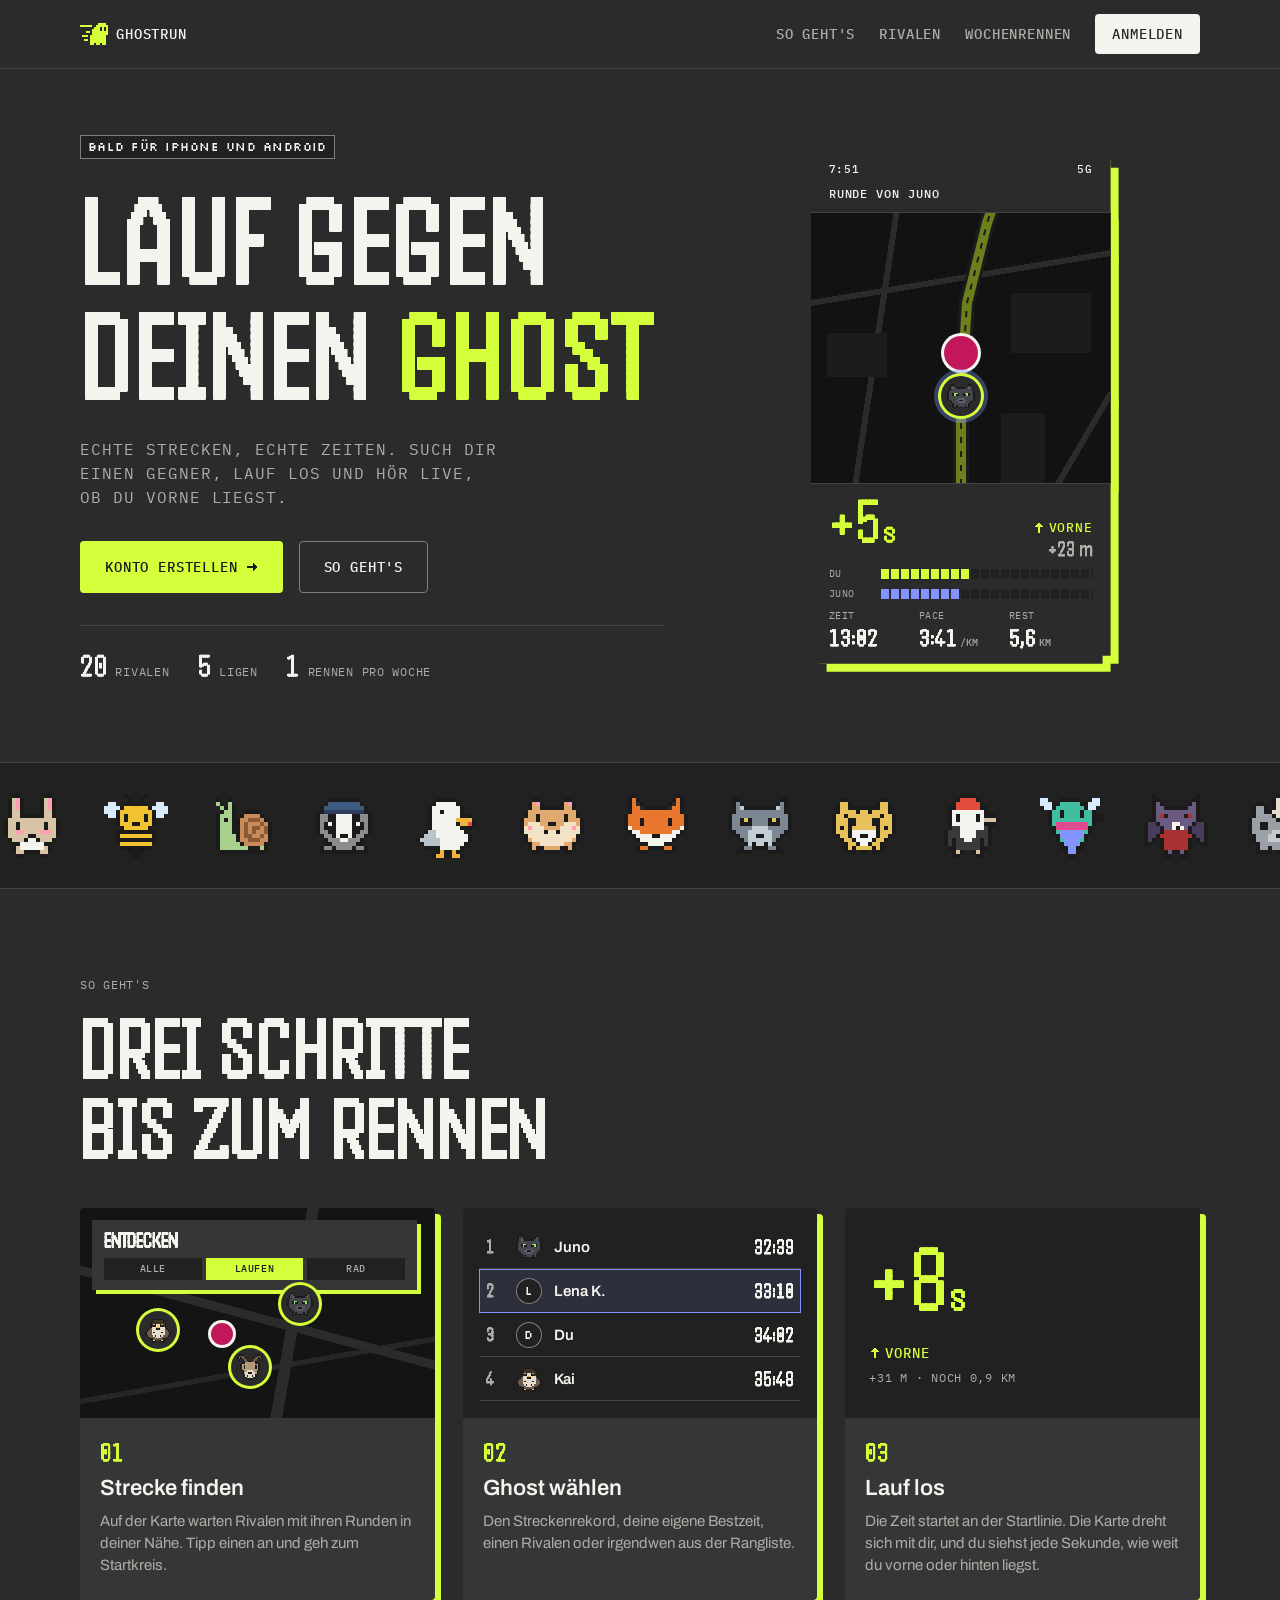
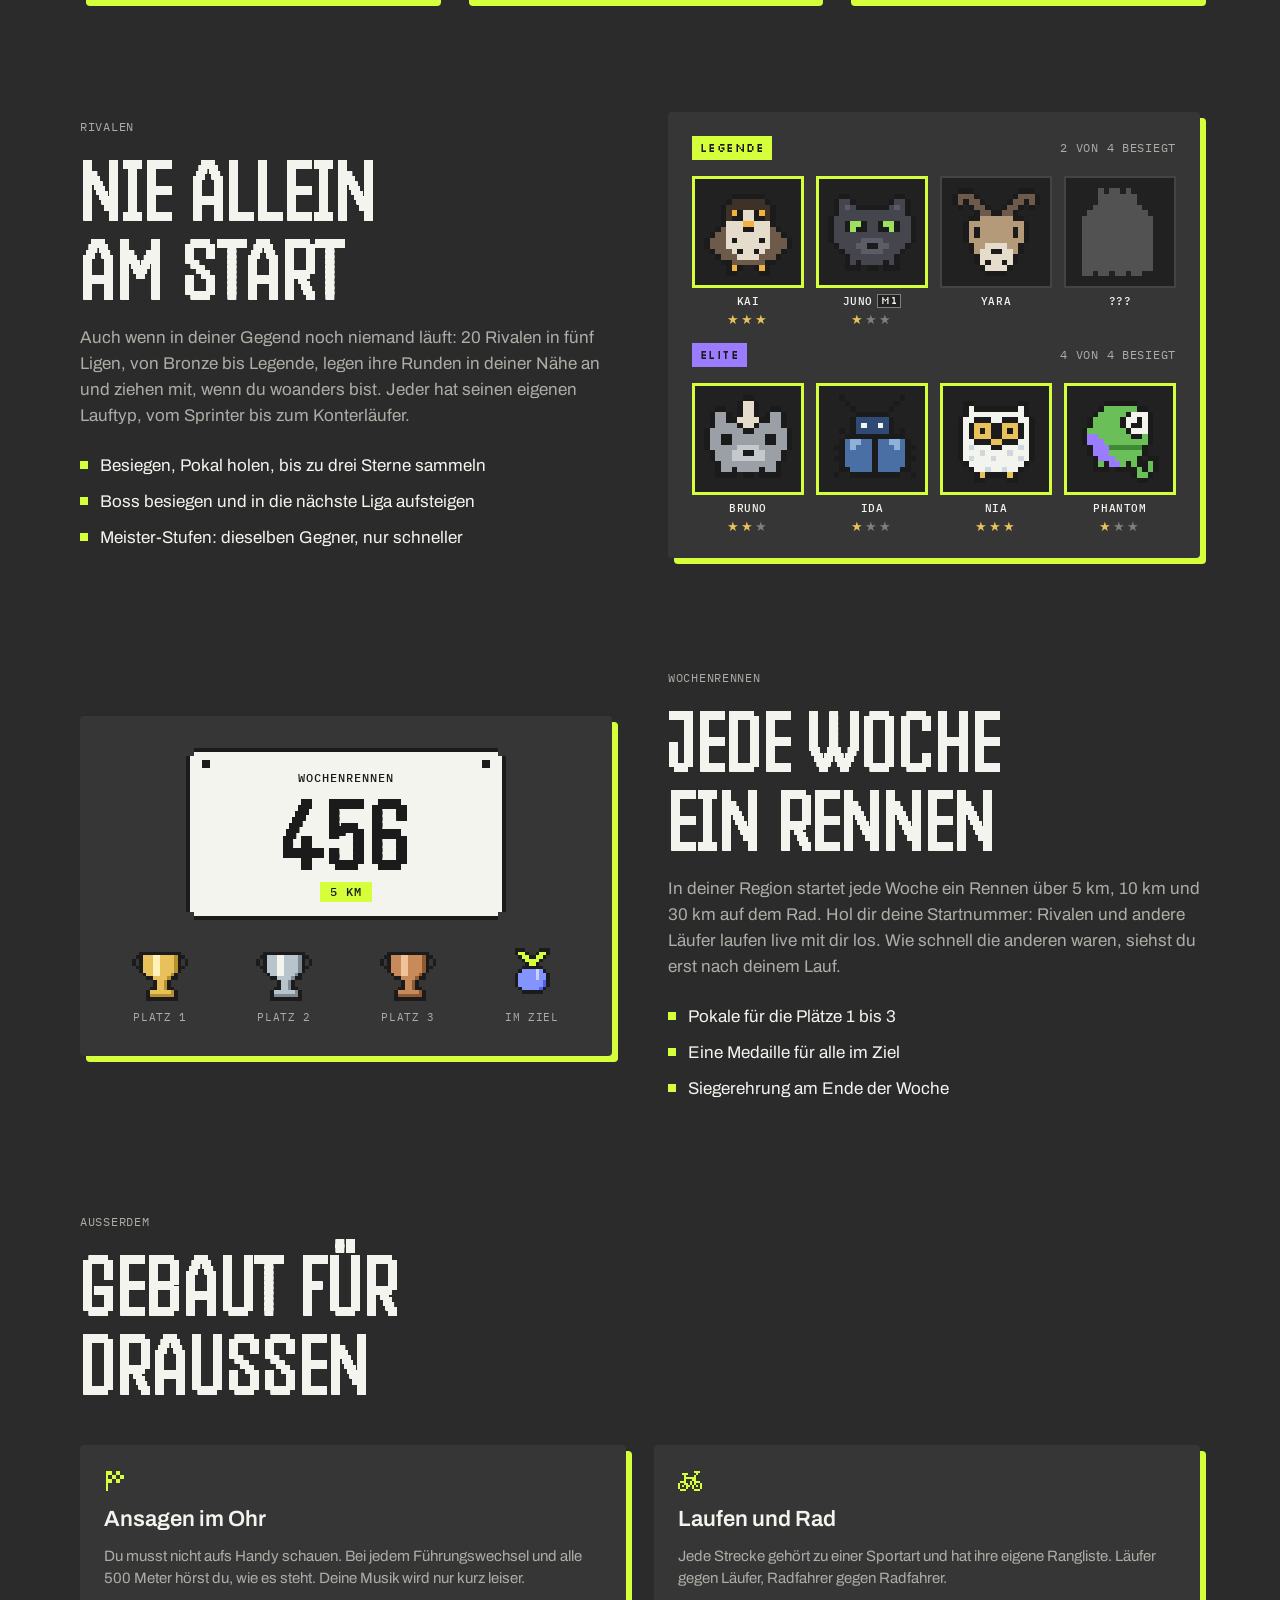
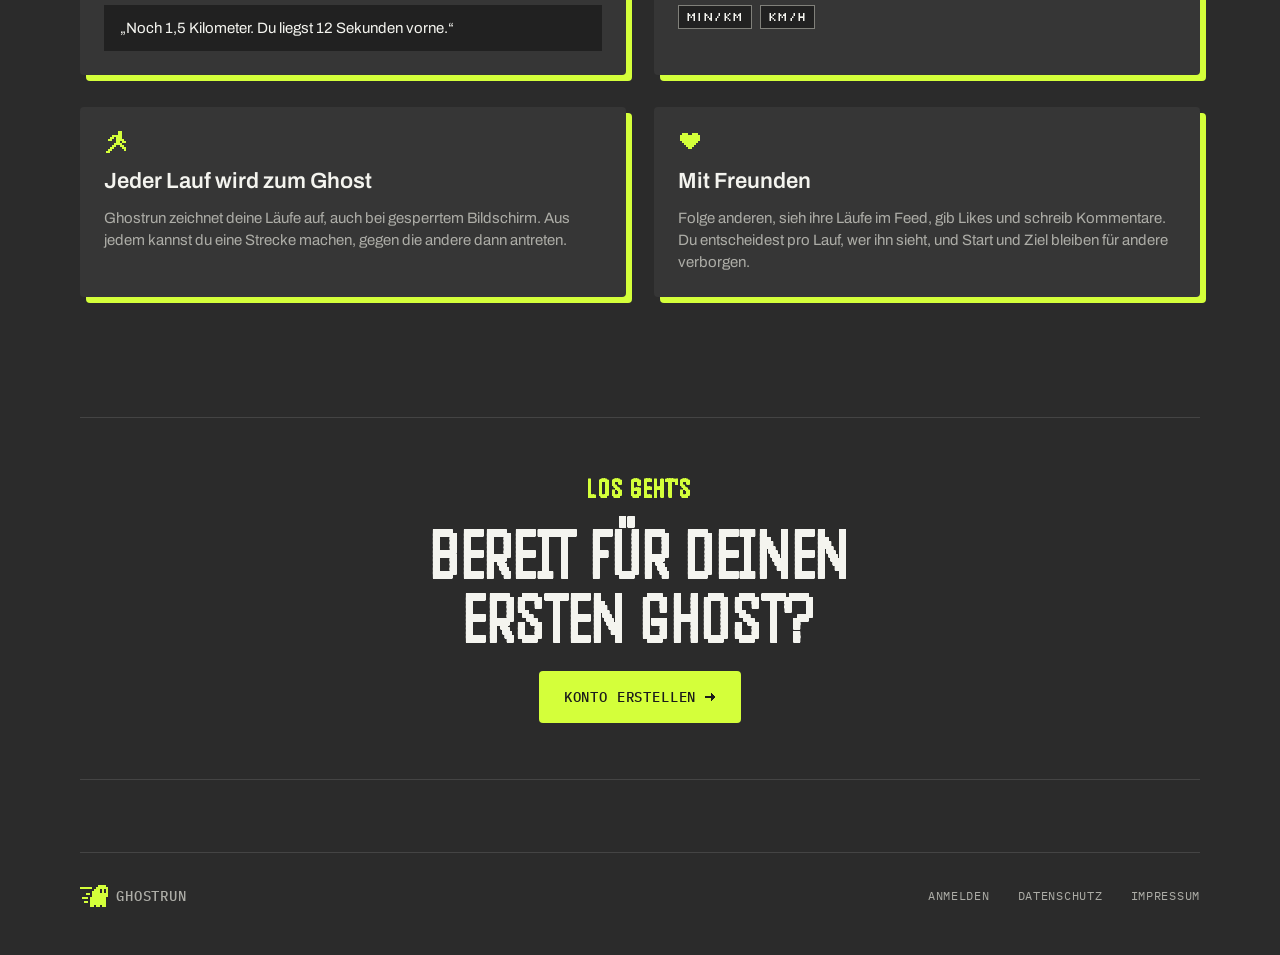
==== commit 48847f42: "Website: the ghost from the app icon instead of the bolt in header and footer Co-Authored-By: Claude" ====
--- a/index.html
+++ b/index.html
@@ -19,7 +19,7 @@
 <body>
   <header class="site-header">
     <div class="in">
-      <a class="brand" href="/"><svg class="px" viewBox="0 0 12 12" aria-hidden="true"><path d="M6 0h4v1h-4zM5 1h4v1h-4zM4 2h4v1h-4zM3 3h4v1h-4zM2 4h9v1h-9zM1 5h9v1h-9zM5 6h4v1h-4zM4 7h4v1h-4zM3 8h4v1h-4zM2 9h3v1h-3zM1 10h2v1h-2z"/></svg><span>GHOSTRUN</span></a>
+      <a class="brand" href="/"><svg class="px ghost-logo" viewBox="3 5 14 11" aria-hidden="true"><path d="M12 5h4v1h-4zM3 6h6v1h-6zM11 6h6v1h-6zM10 7h3v1h-3zM14 7h1v1h-1zM16 7h1v1h-1zM9 8h4v1h-4zM14 8h1v1h-1zM16 8h1v1h-1zM6 9h2v1h-2zM9 9h8v1h-8zM9 10h8v1h-8zM4 11h3v1h-3zM8 11h8v1h-8zM8 12h8v1h-8zM5 13h2v1h-2zM8 13h8v1h-8zM8 14h8v1h-8zM8 15h2v1h-2zM11 15h2v1h-2zM14 15h2v1h-2z"/></svg><span>GHOSTRUN</span></a>
       <nav class="nav" aria-label="Hauptnavigation">
         <a href="#so-gehts">So geht's</a>
         <a href="#rivalen">Rivalen</a>
@@ -248,7 +248,7 @@
   </main>
 
   <footer class="site-footer">
-    <a class="brand" href="/"><svg class="px" viewBox="0 0 12 12" aria-hidden="true"><path d="M6 0h4v1h-4zM5 1h4v1h-4zM4 2h4v1h-4zM3 3h4v1h-4zM2 4h9v1h-9zM1 5h9v1h-9zM5 6h4v1h-4zM4 7h4v1h-4zM3 8h4v1h-4zM2 9h3v1h-3zM1 10h2v1h-2z"/></svg><span>GHOSTRUN</span></a>
+    <a class="brand" href="/"><svg class="px ghost-logo" viewBox="3 5 14 11" aria-hidden="true"><path d="M12 5h4v1h-4zM3 6h6v1h-6zM11 6h6v1h-6zM10 7h3v1h-3zM14 7h1v1h-1zM16 7h1v1h-1zM9 8h4v1h-4zM14 8h1v1h-1zM16 8h1v1h-1zM6 9h2v1h-2zM9 9h8v1h-8zM9 10h8v1h-8zM4 11h3v1h-3zM8 11h8v1h-8zM8 12h8v1h-8zM5 13h2v1h-2zM8 13h8v1h-8zM8 14h8v1h-8zM8 15h2v1h-2zM11 15h2v1h-2zM14 15h2v1h-2z"/></svg><span>GHOSTRUN</span></a>
     <a href="/login/">Anmelden</a>
     <a href="/datenschutz/">Datenschutz</a>
     <a href="/impressum/">Impressum</a>
--- a/assets/style.css
+++ b/assets/style.css
@@ -64,6 +64,8 @@
 .site-header .in { max-width: 1120px; margin: 0 auto; display: flex; align-items: center; gap: 24px; }
 .brand { display: inline-flex; align-items: center; gap: 8px; text-decoration: none; color: var(--ink); }
 .brand .px { color: var(--lime); }
+/* Your ghost from the app icon instead of the bolt (Hannes 14.10.), 14 x 11 pixels. */
+.brand .ghost-logo { width: 28px; height: 22px; }
 .brand span { font: 500 14px/18px var(--mono); letter-spacing: .06em; }
 .nav { margin-left: auto; display: flex; align-items: center; gap: 24px; font: 500 14px/18px var(--mono); letter-spacing: .06em; text-transform: uppercase; }
 .nav a { text-decoration: none; color: var(--ink-muted); }
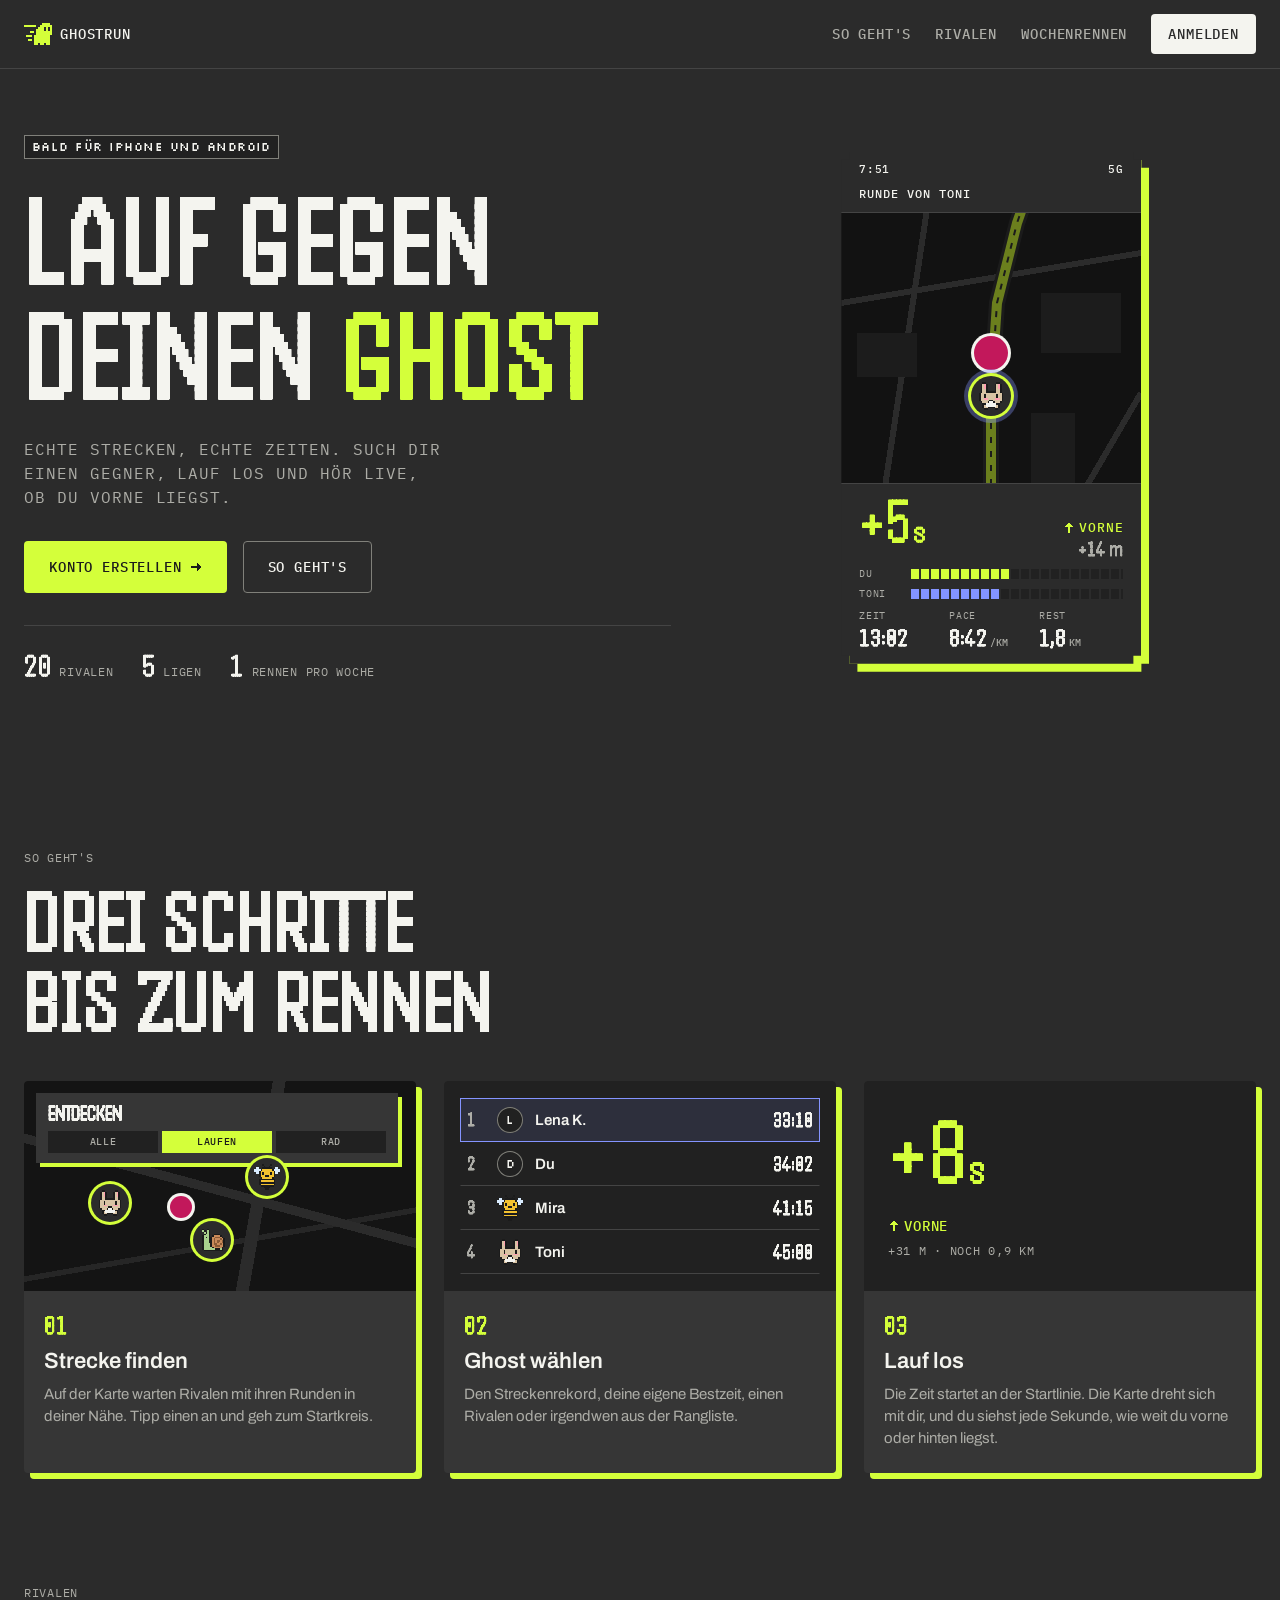
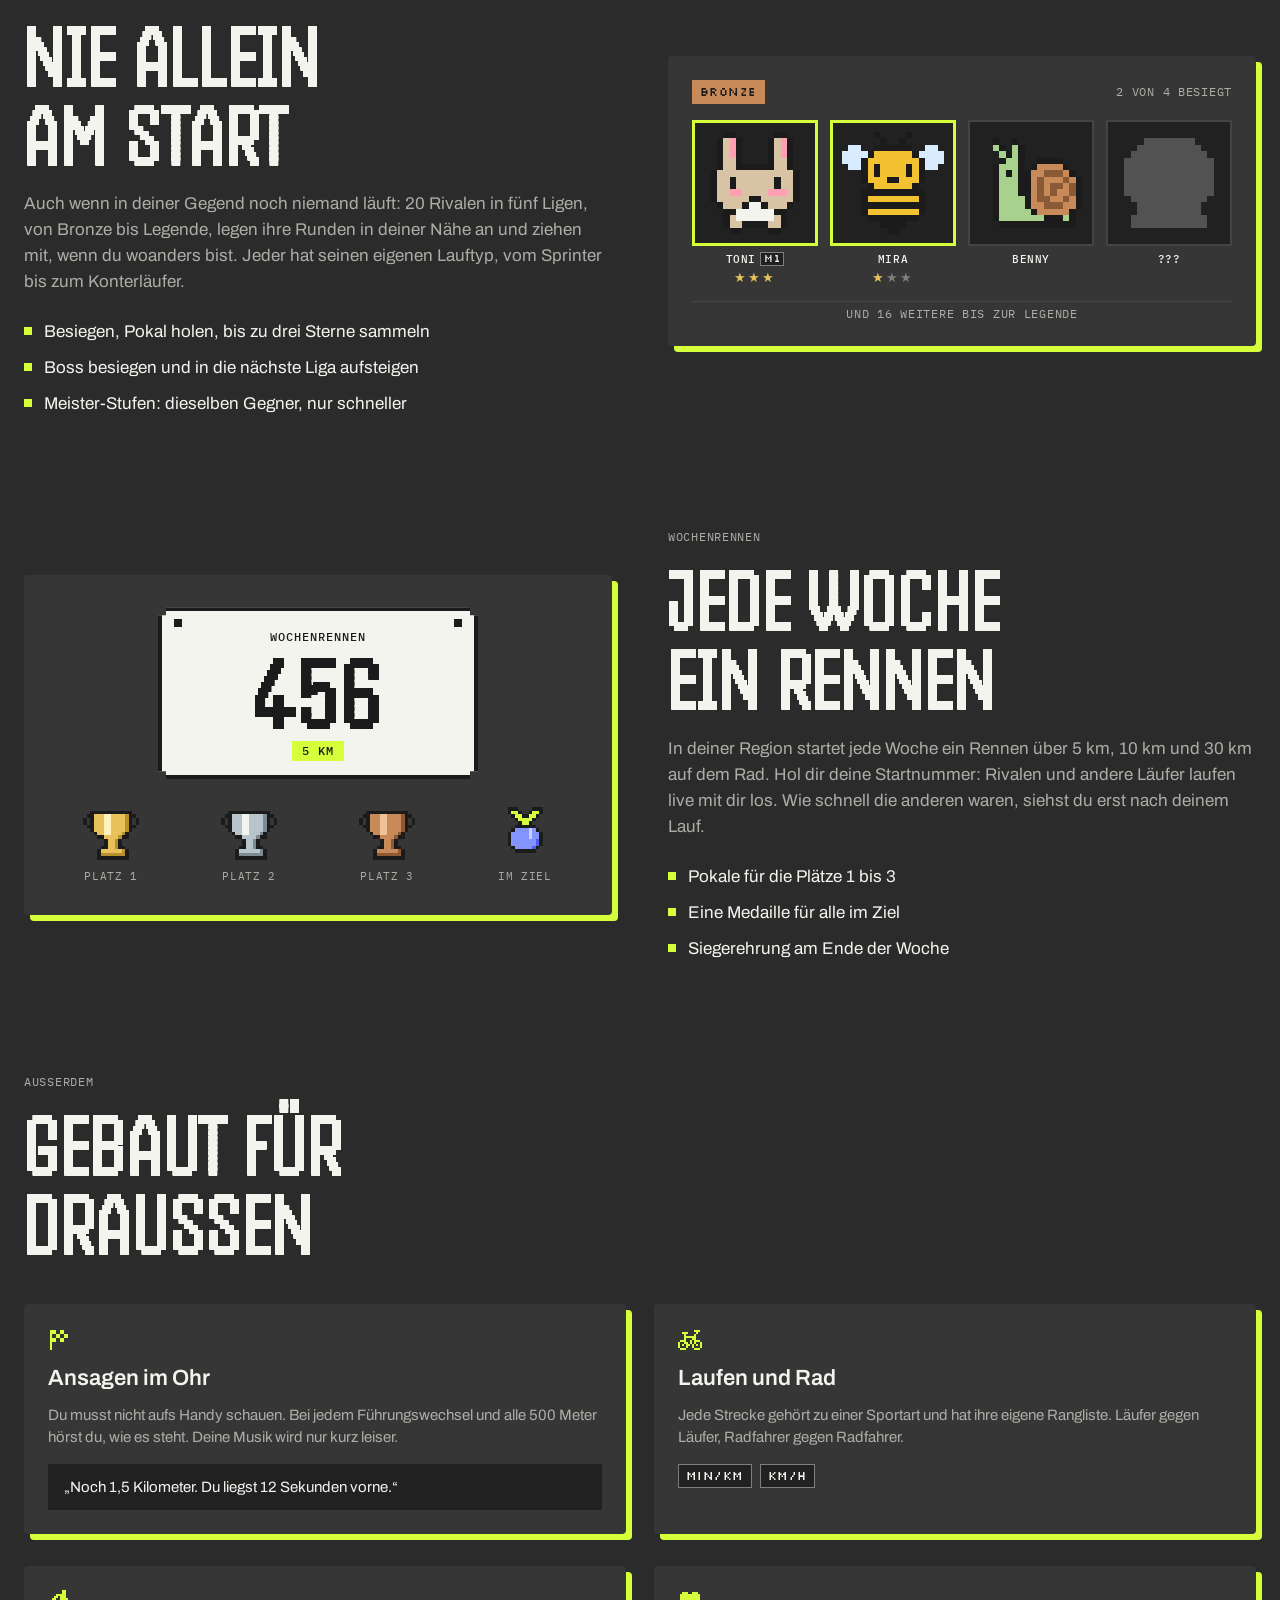
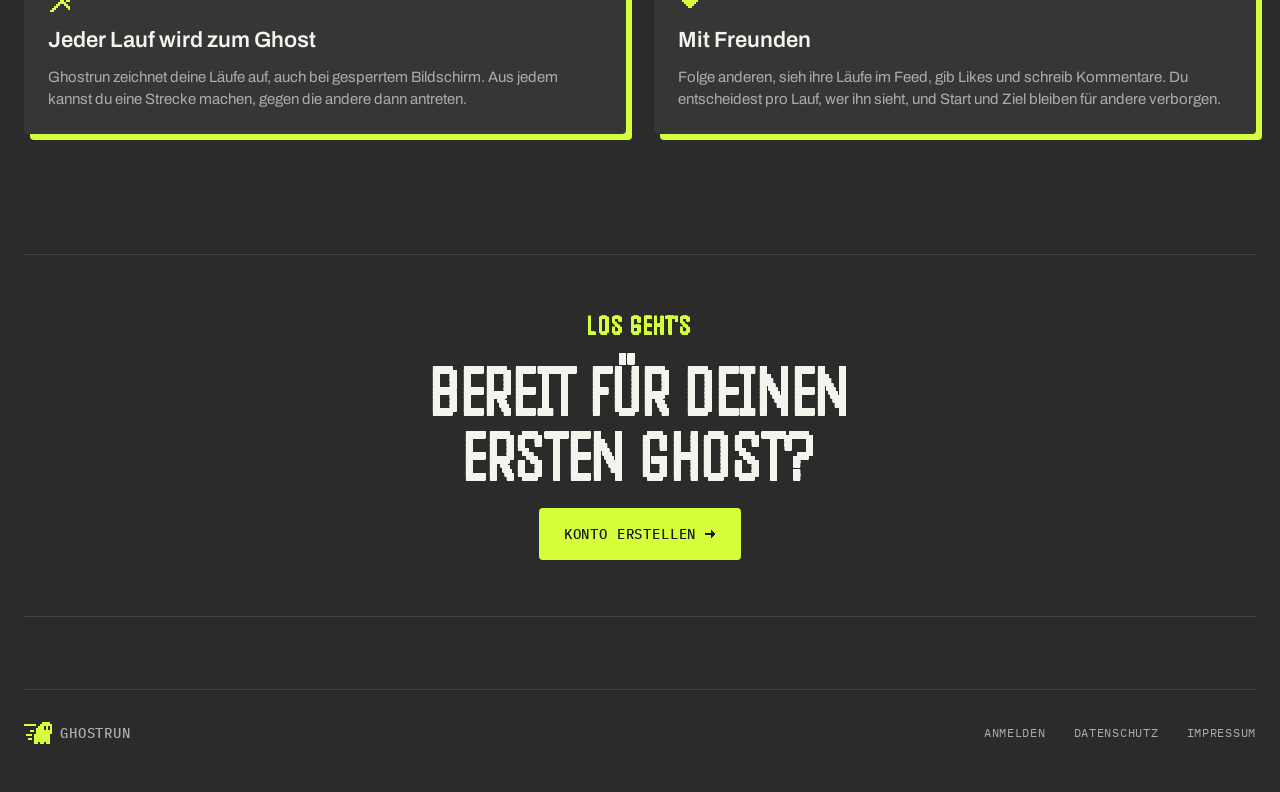
==== commit 1beea3e5: "Website: no rival parade, only Bronze rivals (no spoilers), wider layout Co-Authored-By: Claude Opus" ====
--- a/index.html
+++ b/index.html
@@ -51,7 +51,7 @@
         <div class="phone">
           <div class="screen">
             <div class="status"><span>7:51</span><span>5G</span></div>
-            <div class="appbar">Runde von Juno</div>
+            <div class="appbar">Runde von Toni</div>
             <div class="map">
               <svg viewBox="0 0 300 330" preserveAspectRatio="xMidYMid slice" shape-rendering="crispEdges">
                 <rect width="300" height="330" fill="#121212"/>
@@ -65,34 +65,22 @@
                 <path d="M150 330 L150 210 L156 120 L176 40 L190 0" fill="none" stroke="#1b1b1b" stroke-width="2" stroke-dasharray="6 8" shape-rendering="auto"/>
               </svg>
               <div class="me"></div>
-              <div class="ghost"><img src="/assets/rivals/juno.svg" alt=""></div>
+              <div class="ghost"><img src="/assets/rivals/toni.svg" alt=""></div>
             </div>
             <div class="sheet">
               <div class="gap-row">
                 <span class="gap">+5<small>s</small></span>
-                <span class="gap-side"><b><svg class="px s12" viewBox="0 0 12 12"><path d="M5 1h2v1h-2zM4 2h4v1h-4zM3 3h6v1h-6zM2 4h8v1h-8zM5 5h2v1h-2zM5 6h2v1h-2zM5 7h2v1h-2zM5 8h2v1h-2zM5 9h2v1h-2zM5 10h2v1h-2z"/></svg>Vorne</b><span class="digits">+23 m</span></span>
+                <span class="gap-side"><b><svg class="px s12" viewBox="0 0 12 12"><path d="M5 1h2v1h-2zM4 2h4v1h-4zM3 3h6v1h-6zM2 4h8v1h-8zM5 5h2v1h-2zM5 6h2v1h-2zM5 7h2v1h-2zM5 8h2v1h-2zM5 9h2v1h-2zM5 10h2v1h-2z"/></svg>Vorne</b><span class="digits">+14 m</span></span>
               </div>
-              <div class="bar"><span class="label">Du</span><i style="--v: 42%"></i></div>
-              <div class="bar ghost-bar"><span class="label">Juno</span><i style="--v: 38%"></i></div>
+              <div class="bar"><span class="label">Du</span><i style="--v: 46%"></i></div>
+              <div class="bar ghost-bar"><span class="label">Toni</span><i style="--v: 42%"></i></div>
               <div class="stats">
                 <div><span class="label">Zeit</span><span class="digits">13:02</span></div>
-                <div><span class="label">Pace</span><span class="digits">3:41<small>/km</small></span></div>
-                <div><span class="label">Rest</span><span class="digits">5,6<small>km</small></span></div>
+                <div><span class="label">Pace</span><span class="digits">8:42<small>/km</small></span></div>
+                <div><span class="label">Rest</span><span class="digits">1,8<small>km</small></span></div>
               </div>
             </div>
           </div>
-        </div>
-      </div>
-    </section>
-
-    <!-- The 20 rivals marching past -->
-    <section class="parade" aria-label="Die 20 Rivalen">
-      <div class="track">
-        <div class="row">
-          <img src="/assets/rivals/toni.svg" alt="Toni"><img src="/assets/rivals/mira.svg" alt="Mira"><img src="/assets/rivals/benny.svg" alt="Benny"><img src="/assets/rivals/hausmeister.svg" alt="Der Hausmeister"><img src="/assets/rivals/fiete.svg" alt="Fiete"><img src="/assets/rivals/okan.svg" alt="Pelle"><img src="/assets/rivals/jana.svg" alt="Jana"><img src="/assets/rivals/woelfin.svg" alt="Die Stadtwölfin"><img src="/assets/rivals/rhea.svg" alt="Rhea"><img src="/assets/rivals/malte.svg" alt="Malte"><img src="/assets/rivals/sora.svg" alt="Sora"><img src="/assets/rivals/graf.svg" alt="Der Graf"><img src="/assets/rivals/viktor.svg" alt="Bruno"><img src="/assets/rivals/ines.svg" alt="Ida"><img src="/assets/rivals/nia.svg" alt="Nia"><img src="/assets/rivals/phantom.svg" alt="Das Phantom"><img src="/assets/rivals/kai.svg" alt="Kai"><img src="/assets/rivals/yara.svg" alt="Yara"><img src="/assets/rivals/juno.svg" alt="Juno"><img src="/assets/rivals/nullzeit.svg" alt="Nullzeit">
-        </div>
-        <div class="row" aria-hidden="true">
-          <img src="/assets/rivals/toni.svg" alt=""><img src="/assets/rivals/mira.svg" alt=""><img src="/assets/rivals/benny.svg" alt=""><img src="/assets/rivals/hausmeister.svg" alt=""><img src="/assets/rivals/fiete.svg" alt=""><img src="/assets/rivals/okan.svg" alt=""><img src="/assets/rivals/jana.svg" alt=""><img src="/assets/rivals/woelfin.svg" alt=""><img src="/assets/rivals/rhea.svg" alt=""><img src="/assets/rivals/malte.svg" alt=""><img src="/assets/rivals/sora.svg" alt=""><img src="/assets/rivals/graf.svg" alt=""><img src="/assets/rivals/viktor.svg" alt=""><img src="/assets/rivals/ines.svg" alt=""><img src="/assets/rivals/nia.svg" alt=""><img src="/assets/rivals/phantom.svg" alt=""><img src="/assets/rivals/kai.svg" alt=""><img src="/assets/rivals/yara.svg" alt=""><img src="/assets/rivals/juno.svg" alt=""><img src="/assets/rivals/nullzeit.svg" alt="">
         </div>
       </div>
     </section>
@@ -110,9 +98,9 @@
               <span class="mini-title">Entdecken</span>
               <span class="mini-segs"><i>Alle</i><i class="on">Laufen</i><i>Rad</i></span>
             </div>
-            <span class="pin" style="left: 22%; top: 58%"><img src="/assets/rivals/kai.svg" alt=""></span>
-            <span class="pin" style="left: 62%; top: 46%"><img src="/assets/rivals/juno.svg" alt=""></span>
-            <span class="pin" style="left: 48%; top: 76%"><img src="/assets/rivals/yara.svg" alt=""></span>
+            <span class="pin" style="left: 22%; top: 58%"><img src="/assets/rivals/toni.svg" alt=""></span>
+            <span class="pin" style="left: 62%; top: 46%"><img src="/assets/rivals/mira.svg" alt=""></span>
+            <span class="pin" style="left: 48%; top: 76%"><img src="/assets/rivals/benny.svg" alt=""></span>
             <span class="you" style="left: 40%; top: 60%"></span>
           </div>
           <div class="text">
@@ -124,10 +112,10 @@
 
         <article class="tile step">
           <div class="mock board" aria-hidden="true">
-            <div class="row"><span class="rk">1</span><img src="/assets/rivals/juno.svg" alt=""><span class="nm">Juno</span><span class="tm">32:39</span></div>
-            <div class="row pick"><span class="rk">2</span><span class="av">L</span><span class="nm">Lena K.</span><span class="tm">33:10</span></div>
-            <div class="row"><span class="rk">3</span><span class="av">D</span><span class="nm">Du</span><span class="tm">34:02</span></div>
-            <div class="row"><span class="rk">4</span><img src="/assets/rivals/kai.svg" alt=""><span class="nm">Kai</span><span class="tm">35:48</span></div>
+            <div class="row pick"><span class="rk">1</span><span class="av">L</span><span class="nm">Lena K.</span><span class="tm">33:10</span></div>
+            <div class="row"><span class="rk">2</span><span class="av">D</span><span class="nm">Du</span><span class="tm">34:02</span></div>
+            <div class="row"><span class="rk">3</span><img src="/assets/rivals/mira.svg" alt=""><span class="nm">Mira</span><span class="tm">41:15</span></div>
+            <div class="row"><span class="rk">4</span><img src="/assets/rivals/toni.svg" alt=""><span class="nm">Toni</span><span class="tm">45:00</span></div>
           </div>
           <div class="text">
             <span class="n">02</span>
@@ -164,20 +152,14 @@
         </ul>
       </div>
       <div class="tile collection" aria-hidden="true">
-        <div class="coll-head"><span class="badge" style="--c: #d4ff3a">Legende</span><span class="label">2 von 4 besiegt</span></div>
+        <div class="coll-head"><span class="badge" style="--c: #C98A5A">Bronze</span><span class="label">2 von 4 besiegt</span></div>
         <div class="grid">
-          <figure class="beaten"><span class="frame"><img src="/assets/rivals/kai.svg" alt=""></span><figcaption>Kai</figcaption><span class="stars">★★★</span></figure>
-          <figure class="beaten"><span class="frame"><img src="/assets/rivals/juno.svg" alt=""></span><figcaption>Juno <em>M1</em></figcaption><span class="stars">★<i>★★</i></span></figure>
-          <figure><span class="frame"><img src="/assets/rivals/yara.svg" alt=""></span><figcaption>Yara</figcaption></figure>
-          <figure class="hidden"><span class="frame"><img src="/assets/rivals/nullzeit.svg" alt=""></span><figcaption>???</figcaption></figure>
-        </div>
-        <div class="coll-head"><span class="badge" style="--c: #9B7BFF">Elite</span><span class="label">4 von 4 besiegt</span></div>
-        <div class="grid">
-          <figure class="beaten"><span class="frame"><img src="/assets/rivals/viktor.svg" alt=""></span><figcaption>Bruno</figcaption><span class="stars">★★<i>★</i></span></figure>
-          <figure class="beaten"><span class="frame"><img src="/assets/rivals/ines.svg" alt=""></span><figcaption>Ida</figcaption><span class="stars">★<i>★★</i></span></figure>
-          <figure class="beaten"><span class="frame"><img src="/assets/rivals/nia.svg" alt=""></span><figcaption>Nia</figcaption><span class="stars">★★★</span></figure>
-          <figure class="beaten"><span class="frame"><img src="/assets/rivals/phantom.svg" alt=""></span><figcaption>Phantom</figcaption><span class="stars">★<i>★★</i></span></figure>
-        </div>
+          <figure class="beaten"><span class="frame"><img src="/assets/rivals/toni.svg" alt=""></span><figcaption>Toni <em>M1</em></figcaption><span class="stars">★★★</span></figure>
+          <figure class="beaten"><span class="frame"><img src="/assets/rivals/mira.svg" alt=""></span><figcaption>Mira</figcaption><span class="stars">★<i>★★</i></span></figure>
+          <figure><span class="frame"><img src="/assets/rivals/benny.svg" alt=""></span><figcaption>Benny</figcaption></figure>
+          <figure class="hidden"><span class="frame"><img src="/assets/rivals/hausmeister.svg" alt=""></span><figcaption>???</figcaption></figure>
+        </div>
+        <p class="coll-note label">Und 16 weitere bis zur Legende</p>
       </div>
     </section>
 
--- a/assets/style.css
+++ b/assets/style.css
@@ -61,7 +61,7 @@
   position: sticky; top: 0; z-index: 10; margin-inline: -24px; padding: 14px 24px;
   background: var(--ground); border-bottom: 1px solid var(--line);
 }
-.site-header .in { max-width: 1120px; margin: 0 auto; display: flex; align-items: center; gap: 24px; }
+.site-header .in { max-width: 1240px; margin: 0 auto; display: flex; align-items: center; gap: 24px; }
 .brand { display: inline-flex; align-items: center; gap: 8px; text-decoration: none; color: var(--ink); }
 .brand .px { color: var(--lime); }
 /* Your ghost from the app icon instead of the bolt (Hannes 14.10.), 14 x 11 pixels. */
@@ -74,7 +74,7 @@
 @media (max-width: 640px) { .nav a:not(.btn) { display: none; } }
 
 .site-footer {
-  max-width: 1120px; margin: 0 auto; padding: 32px 0 48px; border-top: 1px solid var(--line);
+  max-width: 1240px; margin: 0 auto; padding: 32px 0 48px; border-top: 1px solid var(--line);
   display: flex; flex-wrap: wrap; gap: 12px 28px; align-items: center;
   font: 400 12px/16px var(--mono); letter-spacing: .06em; text-transform: uppercase; color: var(--ink-muted);
 }
@@ -109,7 +109,7 @@
 .link:hover { color: var(--ink); }
 
 /* ---------- Page frame (login, account, legal) ---------- */
-.page { max-width: 1120px; margin: 0 auto; }
+.page { max-width: 1240px; margin: 0 auto; }
 
 /* ---------- Auth pages (like the app's auth screens) ---------- */
 .auth { max-width: 440px; margin: 0 auto; padding: 40px 0 32px; display: flex; flex-direction: column; gap: 28px; }
--- a/assets/home.css
+++ b/assets/home.css
@@ -2,7 +2,7 @@
    tiles with the hard lime pixel shadow like the app's feed, mockups of real
    app screens, the rivals as crisp pixel sprites. Only what the app can do. */
 
-.home { max-width: 1120px; margin: 0 auto; }
+.home { max-width: 1240px; margin: 0 auto; }
 .display { font: 700 clamp(48px, 7vw, 88px)/.9 var(--digits); letter-spacing: .01em; text-transform: uppercase; }
 .home img { image-rendering: pixelated; }
 
@@ -66,14 +66,6 @@
 .phone .stats .label { font-size: 10px; line-height: 12px; }
 .phone .stats .digits { font-size: 26px; line-height: 28px; }
 .phone .stats small { font: 500 10px/1 var(--mono); color: var(--ink-muted); margin-left: 3px; text-transform: uppercase; }
-
-/* ---------- Rival parade ---------- */
-.parade { width: 100vw; margin-left: calc(50% - 50vw); border-block: 1px solid var(--line); background: var(--sunken); overflow: hidden; padding: 18px 0; }
-.parade .track { display: flex; width: max-content; animation: parade 48s steps(240) infinite; }
-.parade .row { display: flex; gap: 40px; padding-right: 40px; }
-.parade img { width: 64px; height: 64px; }
-@keyframes parade { to { transform: translateX(-50%); } }
-@media (prefers-reduced-motion: reduce) { .parade .track { animation: none; } }
 
 /* ---------- Sections ---------- */
 .section { padding: 88px 0 24px; }
@@ -144,6 +136,7 @@
 /* Not yet discovered: the sprite as a silhouette, like the app's collection. */
 .grid .hidden .frame img { filter: brightness(0) invert(.32); }
 .grid figcaption { font: 500 11px/14px var(--mono); letter-spacing: .06em; text-transform: uppercase; display: flex; gap: 4px; align-items: center; }
+.coll-note { text-align: center; padding-top: 4px; border-top: 1px solid var(--line); }
 .grid figcaption em { font: 400 10px/14px var(--pixel); font-style: normal; padding: 0 4px; background: var(--sunken); box-shadow: inset 0 0 0 1px var(--line-strong); }
 .stars { color: #E8C15A; font-size: 13px; letter-spacing: 2px; line-height: 1; }
 .stars i { font-style: normal; color: var(--line-strong); }
@@ -194,5 +187,3 @@
   .grid { gap: 8px; }
 }
 
-/* The full-bleed parade must never cause a sideways scroll. */
-html, body { overflow-x: clip; }
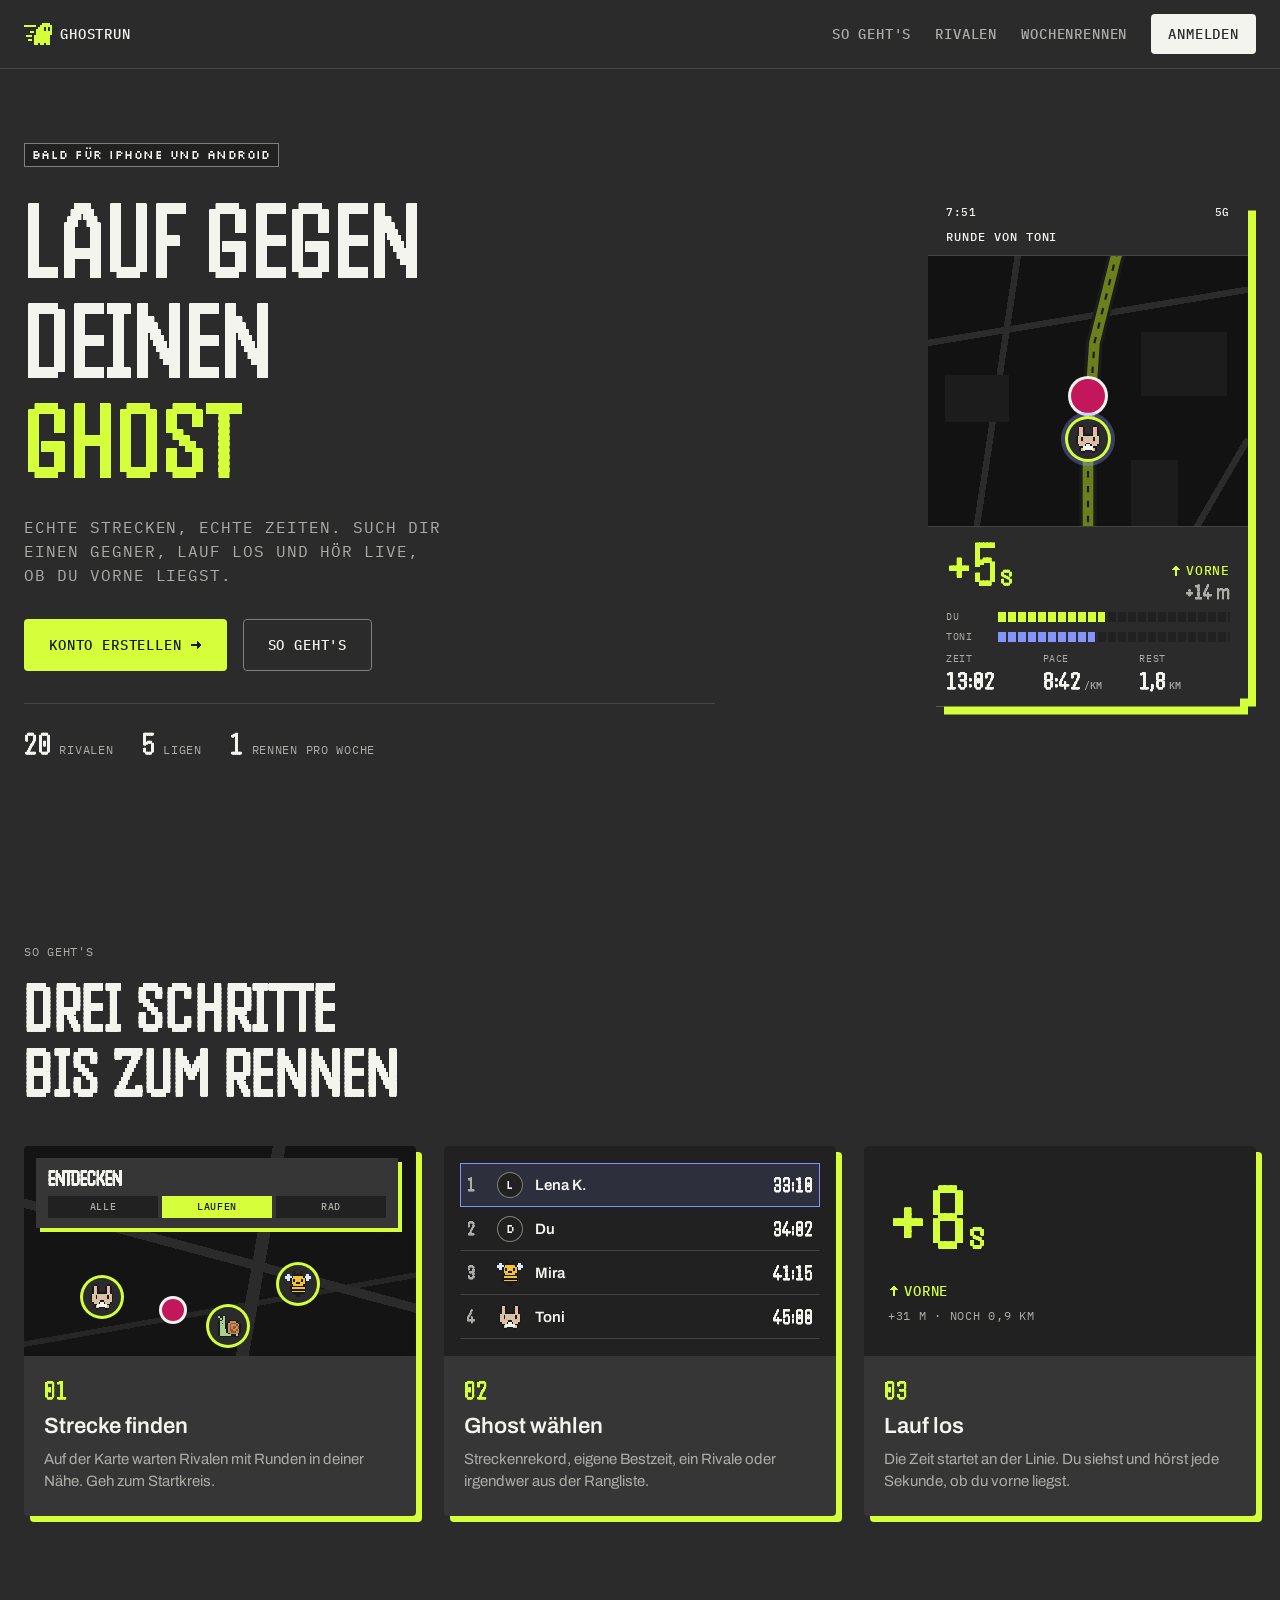
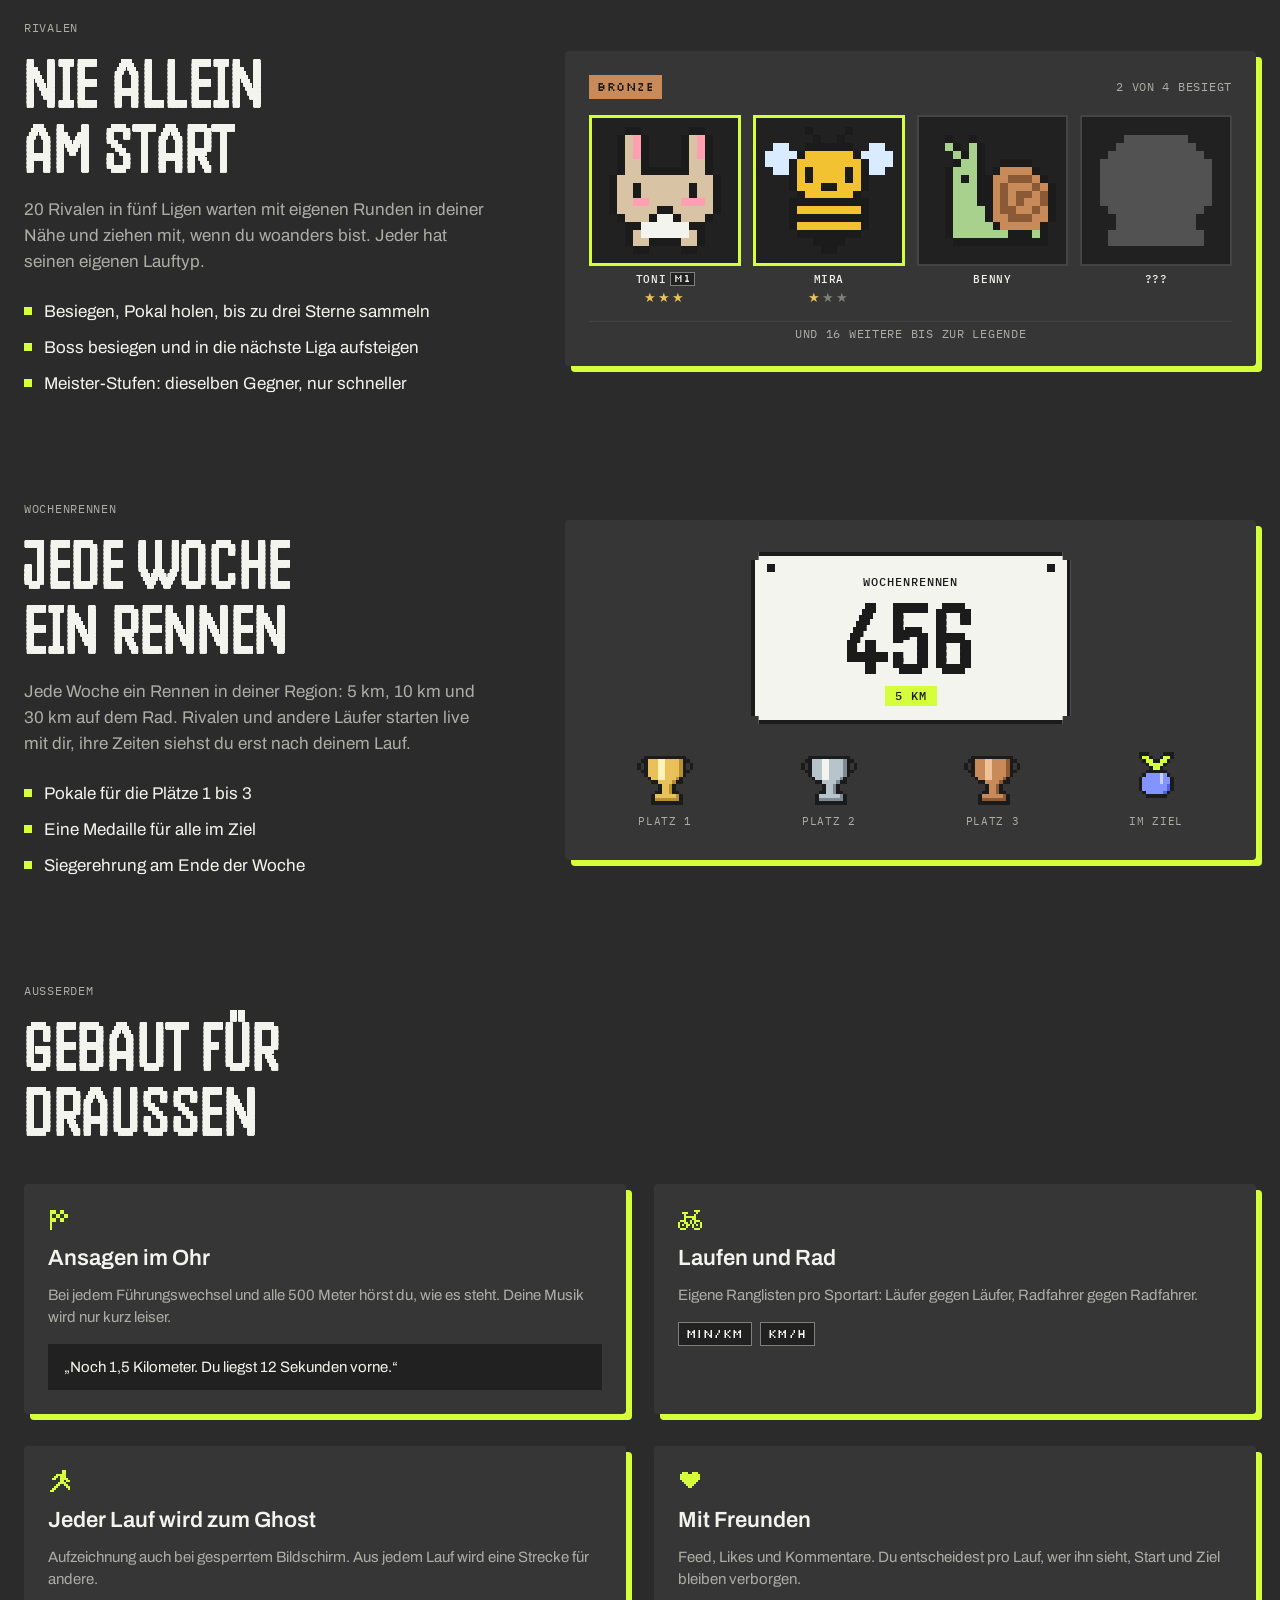
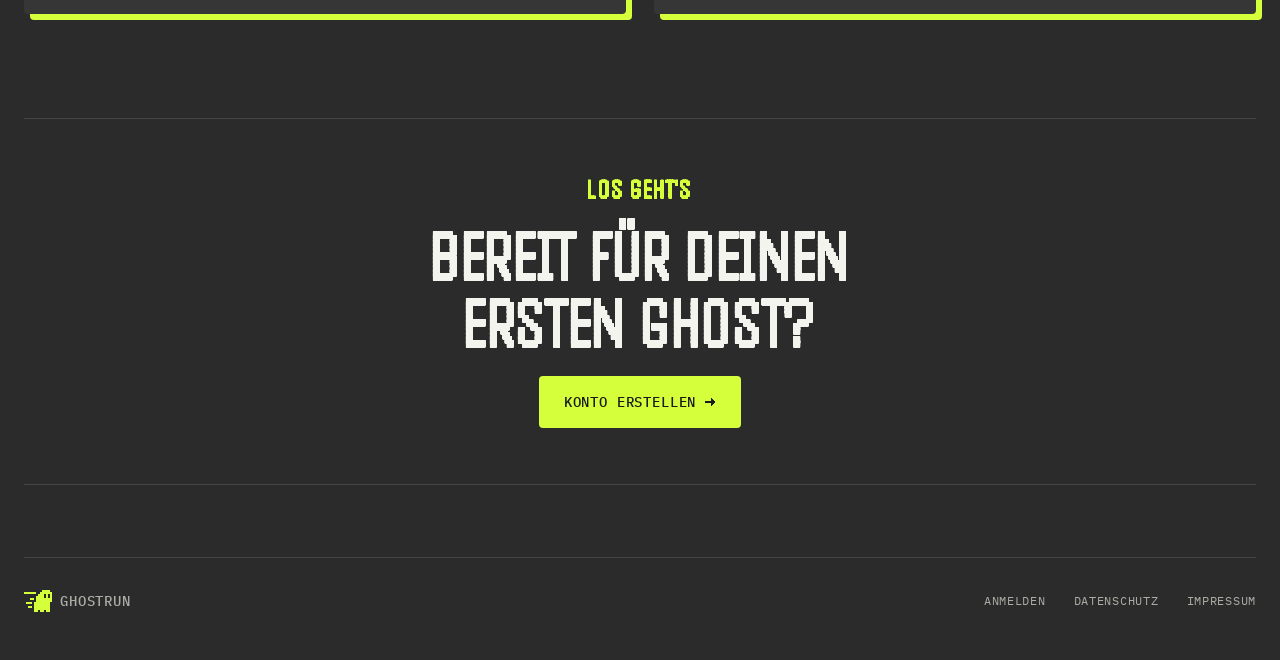
==== commit 1091e558: "Website: consistent grid (no zigzag, phone flush right), shorter copy, smarter mobile (swipeable ste" ====
--- a/index.html
+++ b/index.html
@@ -34,7 +34,7 @@
     <section class="hero">
       <div class="hero-copy">
         <span class="pixel-tag">Bald für iPhone und Android</span>
-        <h1 class="display">Lauf gegen<br>deinen <span class="hl">Ghost</span></h1>
+        <h1 class="display">Lauf gegen deinen <span class="hl">Ghost</span></h1>
         <p class="meta lead">Echte Strecken, echte Zeiten. Such dir einen Gegner, lauf los und hör live, ob du vorne liegst.</p>
         <div class="ctas">
           <a class="btn lime" href="/login/#registrieren">Konto erstellen <svg class="px" viewBox="0 0 12 12" aria-hidden="true"><path d="M7 2h1v1h-1zM7 3h2v1h-2zM7 4h3v1h-3zM1 5h10v1h-10zM1 6h10v1h-10zM7 7h3v1h-3zM7 8h2v1h-2zM7 9h1v1h-1z"/></svg></a>
@@ -89,7 +89,7 @@
     <section class="section" id="so-gehts">
       <div class="section-head">
         <span class="label">So geht's</span>
-        <h2 class="display">Drei Schritte<br>bis zum Rennen</h2>
+        <h2 class="display">Drei Schritte bis zum Rennen</h2>
       </div>
       <div class="steps">
         <article class="tile step">
@@ -98,15 +98,15 @@
               <span class="mini-title">Entdecken</span>
               <span class="mini-segs"><i>Alle</i><i class="on">Laufen</i><i>Rad</i></span>
             </div>
-            <span class="pin" style="left: 22%; top: 58%"><img src="/assets/rivals/toni.svg" alt=""></span>
-            <span class="pin" style="left: 62%; top: 46%"><img src="/assets/rivals/mira.svg" alt=""></span>
-            <span class="pin" style="left: 48%; top: 76%"><img src="/assets/rivals/benny.svg" alt=""></span>
-            <span class="you" style="left: 40%; top: 60%"></span>
+            <span class="pin" style="left: 20%; top: 72%"><img src="/assets/rivals/toni.svg" alt=""></span>
+            <span class="pin" style="left: 70%; top: 66%"><img src="/assets/rivals/mira.svg" alt=""></span>
+            <span class="pin" style="left: 52%; top: 86%"><img src="/assets/rivals/benny.svg" alt=""></span>
+            <span class="you" style="left: 38%; top: 78%"></span>
           </div>
           <div class="text">
             <span class="n">01</span>
             <h3>Strecke finden</h3>
-            <p>Auf der Karte warten Rivalen mit ihren Runden in deiner Nähe. Tipp einen an und geh zum Startkreis.</p>
+            <p>Auf der Karte warten Rivalen mit Runden in deiner Nähe. Geh zum Startkreis.</p>
           </div>
         </article>
 
@@ -120,7 +120,7 @@
           <div class="text">
             <span class="n">02</span>
             <h3>Ghost wählen</h3>
-            <p>Den Streckenrekord, deine eigene Bestzeit, einen Rivalen oder irgendwen aus der Rangliste.</p>
+            <p>Streckenrekord, eigene Bestzeit, ein Rivale oder irgendwer aus der Rangliste.</p>
           </div>
         </article>
 
@@ -133,7 +133,7 @@
           <div class="text">
             <span class="n">03</span>
             <h3>Lauf los</h3>
-            <p>Die Zeit startet an der Startlinie. Die Karte dreht sich mit dir, und du siehst jede Sekunde, wie weit du vorne oder hinten liegst.</p>
+            <p>Die Zeit startet an der Linie. Du siehst und hörst jede Sekunde, ob du vorne liegst.</p>
           </div>
         </article>
       </div>
@@ -143,8 +143,8 @@
     <section class="section split-section" id="rivalen">
       <div class="section-head">
         <span class="label">Rivalen</span>
-        <h2 class="display">Nie allein<br>am Start</h2>
-        <p class="lead-text">Auch wenn in deiner Gegend noch niemand läuft: 20 Rivalen in fünf Ligen, von Bronze bis Legende, legen ihre Runden in deiner Nähe an und ziehen mit, wenn du woanders bist. Jeder hat seinen eigenen Lauftyp, vom Sprinter bis zum Konterläufer.</p>
+        <h2 class="display">Nie allein am Start</h2>
+        <p class="lead-text">20 Rivalen in fünf Ligen warten mit eigenen Runden in deiner Nähe und ziehen mit, wenn du woanders bist. Jeder hat seinen eigenen Lauftyp.</p>
         <ul class="checks">
           <li>Besiegen, Pokal holen, bis zu drei Sterne sammeln</li>
           <li>Boss besiegen und in die nächste Liga aufsteigen</li>
@@ -164,11 +164,11 @@
     </section>
 
     <!-- Weekly race -->
-    <section class="section split-section flip" id="wochenrennen">
+    <section class="section split-section" id="wochenrennen">
       <div class="section-head">
         <span class="label">Wochenrennen</span>
-        <h2 class="display">Jede Woche<br>ein Rennen</h2>
-        <p class="lead-text">In deiner Region startet jede Woche ein Rennen über 5 km, 10 km und 30 km auf dem Rad. Hol dir deine Startnummer: Rivalen und andere Läufer laufen live mit dir los. Wie schnell die anderen waren, siehst du erst nach deinem Lauf.</p>
+        <h2 class="display">Jede Woche ein Rennen</h2>
+        <p class="lead-text">Jede Woche ein Rennen in deiner Region: 5 km, 10 km und 30 km auf dem Rad. Rivalen und andere Läufer starten live mit dir, ihre Zeiten siehst du erst nach deinem Lauf.</p>
         <ul class="checks">
           <li>Pokale für die Plätze 1 bis 3</li>
           <li>Eine Medaille für alle im Ziel</li>
@@ -200,24 +200,24 @@
         <article class="tile feature">
           <svg class="px" viewBox="0 0 12 12" aria-hidden="true"><path d="M1 1h3v1h-3zM6 1h2v1h-2zM1 2h3v1h-3zM6 2h2v1h-2zM1 3h1v1h-1zM4 3h2v1h-2zM8 3h2v1h-2zM1 4h1v1h-1zM4 4h2v1h-2zM8 4h2v1h-2zM1 5h3v1h-3zM6 5h2v1h-2zM1 6h3v1h-3zM6 6h2v1h-2zM1 7h1v1h-1zM1 8h1v1h-1zM1 9h1v1h-1zM1 10h1v1h-1z"/></svg>
           <h3>Ansagen im Ohr</h3>
-          <p>Du musst nicht aufs Handy schauen. Bei jedem Führungswechsel und alle 500 Meter hörst du, wie es steht. Deine Musik wird nur kurz leiser.</p>
+          <p>Bei jedem Führungswechsel und alle 500 Meter hörst du, wie es steht. Deine Musik wird nur kurz leiser.</p>
           <div class="quote">„Noch 1,5 Kilometer. Du liegst 12 Sekunden vorne.“</div>
         </article>
         <article class="tile feature">
           <svg class="px" viewBox="0 0 12 12" aria-hidden="true"><path d="M8 1h3v1h-3zM2 2h3v1h-3zM9 2h1v1h-1zM3 3h1v1h-1zM8 3h1v1h-1zM3 4h6v1h-6zM3 5h1v1h-1zM7 5h2v1h-2zM1 6h3v1h-3zM6 6h1v1h-1zM8 6h3v1h-3zM0 7h1v1h-1zM3 7h2v1h-2zM6 7h1v1h-1zM8 7h1v1h-1zM11 7h1v1h-1zM0 8h1v1h-1zM2 8h1v1h-1zM4 8h2v1h-2zM7 8h1v1h-1zM9 8h1v1h-1zM11 8h1v1h-1zM0 9h1v1h-1zM4 9h1v1h-1zM7 9h1v1h-1zM11 9h1v1h-1zM1 10h3v1h-3zM8 10h3v1h-3z"/></svg>
           <h3>Laufen und Rad</h3>
-          <p>Jede Strecke gehört zu einer Sportart und hat ihre eigene Rangliste. Läufer gegen Läufer, Radfahrer gegen Radfahrer.</p>
+          <p>Eigene Ranglisten pro Sportart: Läufer gegen Läufer, Radfahrer gegen Radfahrer.</p>
           <div class="split"><span>min/km</span><span>km/h</span></div>
         </article>
         <article class="tile feature">
           <svg class="px" viewBox="0 0 12 12" aria-hidden="true"><path d="M7 0h2v1h-2zM7 1h2v1h-2zM4 2h5v1h-5zM3 3h2v1h-2zM6 3h3v1h-3zM2 4h2v1h-2zM6 4h4v1h-4zM6 5h2v1h-2zM9 5h2v1h-2zM5 6h4v1h-4zM4 7h2v1h-2zM8 7h2v1h-2zM3 8h2v1h-2zM9 8h2v1h-2zM2 9h2v1h-2zM10 9h1v1h-1zM1 10h2v1h-2z"/></svg>
           <h3>Jeder Lauf wird zum Ghost</h3>
-          <p>Ghostrun zeichnet deine Läufe auf, auch bei gesperrtem Bildschirm. Aus jedem kannst du eine Strecke machen, gegen die andere dann antreten.</p>
+          <p>Aufzeichnung auch bei gesperrtem Bildschirm. Aus jedem Lauf wird eine Strecke für andere.</p>
         </article>
         <article class="tile feature">
           <svg class="px" viewBox="0 0 12 12" aria-hidden="true"><path d="M2 1h3v1h-3zM7 1h3v1h-3zM1 2h5v1h-5zM6 2h5v1h-5zM1 3h10v1h-10zM1 4h10v1h-10zM2 5h8v1h-8zM3 6h6v1h-6zM4 7h4v1h-4zM5 8h2v1h-2z"/></svg>
           <h3>Mit Freunden</h3>
-          <p>Folge anderen, sieh ihre Läufe im Feed, gib Likes und schreib Kommentare. Du entscheidest pro Lauf, wer ihn sieht, und Start und Ziel bleiben für andere verborgen.</p>
+          <p>Feed, Likes und Kommentare. Du entscheidest pro Lauf, wer ihn sieht, Start und Ziel bleiben verborgen.</p>
         </article>
       </div>
     </section>
--- a/assets/home.css
+++ b/assets/home.css
@@ -3,7 +3,7 @@
    app screens, the rivals as crisp pixel sprites. Only what the app can do. */
 
 .home { max-width: 1240px; margin: 0 auto; }
-.display { font: 700 clamp(48px, 7vw, 88px)/.9 var(--digits); letter-spacing: .01em; text-transform: uppercase; }
+.display { font: 700 clamp(40px, 5.5vw, 76px)/.92 var(--digits); letter-spacing: .01em; text-transform: uppercase; text-wrap: balance; }
 .home img { image-rendering: pixelated; }
 
 /* Stepped 4 px corners, as on the pixel sticker. */
@@ -17,8 +17,8 @@
 }
 
 /* ---------- Hero ---------- */
-.hero { display: grid; grid-template-columns: 1.1fr .9fr; gap: 56px; align-items: center; padding: 64px 0 80px; }
-.hero h1 { font-size: clamp(64px, 10vw, 128px); margin-top: 24px; }
+.hero { display: grid; grid-template-columns: minmax(0, 7fr) minmax(0, 5fr); gap: 48px; align-items: center; padding: 72px 0 88px; }
+.hero h1 { font-size: clamp(56px, 8.5vw, 120px); margin-top: 24px; max-width: 9ch; }
 .hero h1 .hl { color: var(--lime-ink); }
 .hero .lead { margin-top: 24px; max-width: 42ch; }
 .ctas { display: flex; flex-wrap: wrap; gap: 16px; margin-top: 32px; }
@@ -28,8 +28,8 @@
 .facts b { font: 500 32px/32px var(--digits); color: var(--ink); }
 
 /* The phone: stepped corners, hard lime shadow that follows them. */
-.hero-visual { display: flex; justify-content: center; }
-.phone { width: 300px; filter: drop-shadow(8px 8px 0 var(--lime)); }
+.hero-visual { display: flex; justify-content: flex-end; padding-right: 8px; }
+.phone { width: min(320px, 100%); filter: drop-shadow(8px 8px 0 var(--lime)); }
 .phone .screen {
   background: var(--ground); border: 0; padding-bottom: 12px;
   clip-path: polygon(0 8px, 8px 8px, 8px 0, calc(100% - 8px) 0, calc(100% - 8px) 8px, 100% 8px, 100% calc(100% - 8px), calc(100% - 8px) calc(100% - 8px), calc(100% - 8px) 100%, 8px 100%, 8px calc(100% - 8px), 0 calc(100% - 8px));
@@ -68,8 +68,8 @@
 .phone .stats small { font: 500 10px/1 var(--mono); color: var(--ink-muted); margin-left: 3px; text-transform: uppercase; }
 
 /* ---------- Sections ---------- */
-.section { padding: 88px 0 24px; }
-.section-head { display: flex; flex-direction: column; gap: 16px; max-width: 60ch; margin-bottom: 40px; }
+.section { padding: 96px 0 8px; }
+.section-head { display: flex; flex-direction: column; gap: 16px; max-width: 46ch; margin-bottom: 40px; }
 .lead-text { color: var(--ink-muted); }
 .checks { list-style: none; margin: 8px 0 0; padding: 0; display: flex; flex-direction: column; gap: 10px; }
 .checks li { display: flex; gap: 12px; align-items: baseline; }
@@ -121,9 +121,8 @@
 .gapcard .word { display: inline-flex; align-items: center; gap: 4px; font: 500 14px/18px var(--mono); text-transform: uppercase; letter-spacing: .06em; color: var(--lime-ink); }
 
 /* Rivals and weekly race: text and a picture side by side */
-.split-section { display: grid; grid-template-columns: 1fr 1fr; gap: 56px; align-items: center; }
+.split-section { display: grid; grid-template-columns: minmax(0, 5fr) minmax(0, 7fr); gap: 48px; align-items: center; }
 .split-section .section-head { margin-bottom: 0; }
-.split-section.flip .tile { order: -1; }
 
 .collection { padding: 24px; display: flex; flex-direction: column; gap: 16px; }
 .coll-head { display: flex; justify-content: space-between; align-items: center; }
@@ -174,16 +173,44 @@
 
 /* ---------- Small screens ---------- */
 @media (max-width: 900px) {
-  .hero { grid-template-columns: 1fr; gap: 56px; padding-top: 40px; }
-  .steps { grid-template-columns: 1fr; }
-  .split-section { grid-template-columns: 1fr; gap: 40px; }
-  .split-section.flip .tile { order: 0; }
-  .features { grid-template-columns: 1fr; }
-}
-@media (max-width: 480px) {
-  .hero h1 { font-size: 64px; }
-  .phone { width: 280px; }
-  .collection { padding: 16px; }
+  .hero { grid-template-columns: 1fr; gap: 48px; padding-top: 40px; }
+  .hero-visual { justify-content: center; padding-right: 8px; }
+  .split-section { grid-template-columns: 1fr; gap: 32px; }
+  .features { grid-template-columns: 1fr 1fr; gap: 20px; }
+}
+@media (max-width: 640px) {
+  .section { padding-top: 64px; }
+  .section-head { gap: 12px; margin-bottom: 24px; }
+  .hero { padding: 28px 0 56px; gap: 40px; }
+  .hero h1 { font-size: 60px; }
+  .hero .lead { margin-top: 16px; font-size: 14px; line-height: 22px; }
+  .ctas { margin-top: 24px; }
+  .ctas .btn.secondary { display: none; }
+  .facts { margin-top: 24px; padding-top: 16px; gap: 6px 20px; }
+  .facts b { font-size: 26px; line-height: 26px; }
+  .phone { width: 264px; }
+  .phone .map { height: 220px; }
+  .tile { box-shadow: 4px 4px 0 0 var(--lime); }
+
+  /* The three steps as cards to swipe through. */
+  .steps { display: flex; gap: 16px; overflow-x: auto; scroll-snap-type: x mandatory; margin-inline: -24px; padding: 0 24px 12px; scrollbar-width: none; }
+  .steps::-webkit-scrollbar { display: none; }
+  .steps .step { flex: 0 0 82%; scroll-snap-align: center; }
+  .mock { height: 170px; }
+  .step .text { padding: 16px 16px 20px; }
+
+  /* Details stay on the big screen. */
+  .checks, .feature .quote, .feature .split, .coll-note { display: none; }
+  .collection { padding: 16px; gap: 12px; }
   .grid { gap: 8px; }
-}
-
+  .race-card { padding: 24px 16px; gap: 20px; }
+  .bib-no { font-size: 80px; line-height: 70px; }
+  .prizes img { width: 44px; height: 44px; }
+
+  /* Extras as a compact 2 x 2 grid. */
+  .features { gap: 12px; }
+  .feature { padding: 16px; gap: 8px; }
+  .feature h3 { font-size: 16px; line-height: 20px; }
+  .feature p { font-size: 13px; line-height: 19px; }
+  .cta-band { margin: 64px 0 48px; padding: 40px 0; }
+}
